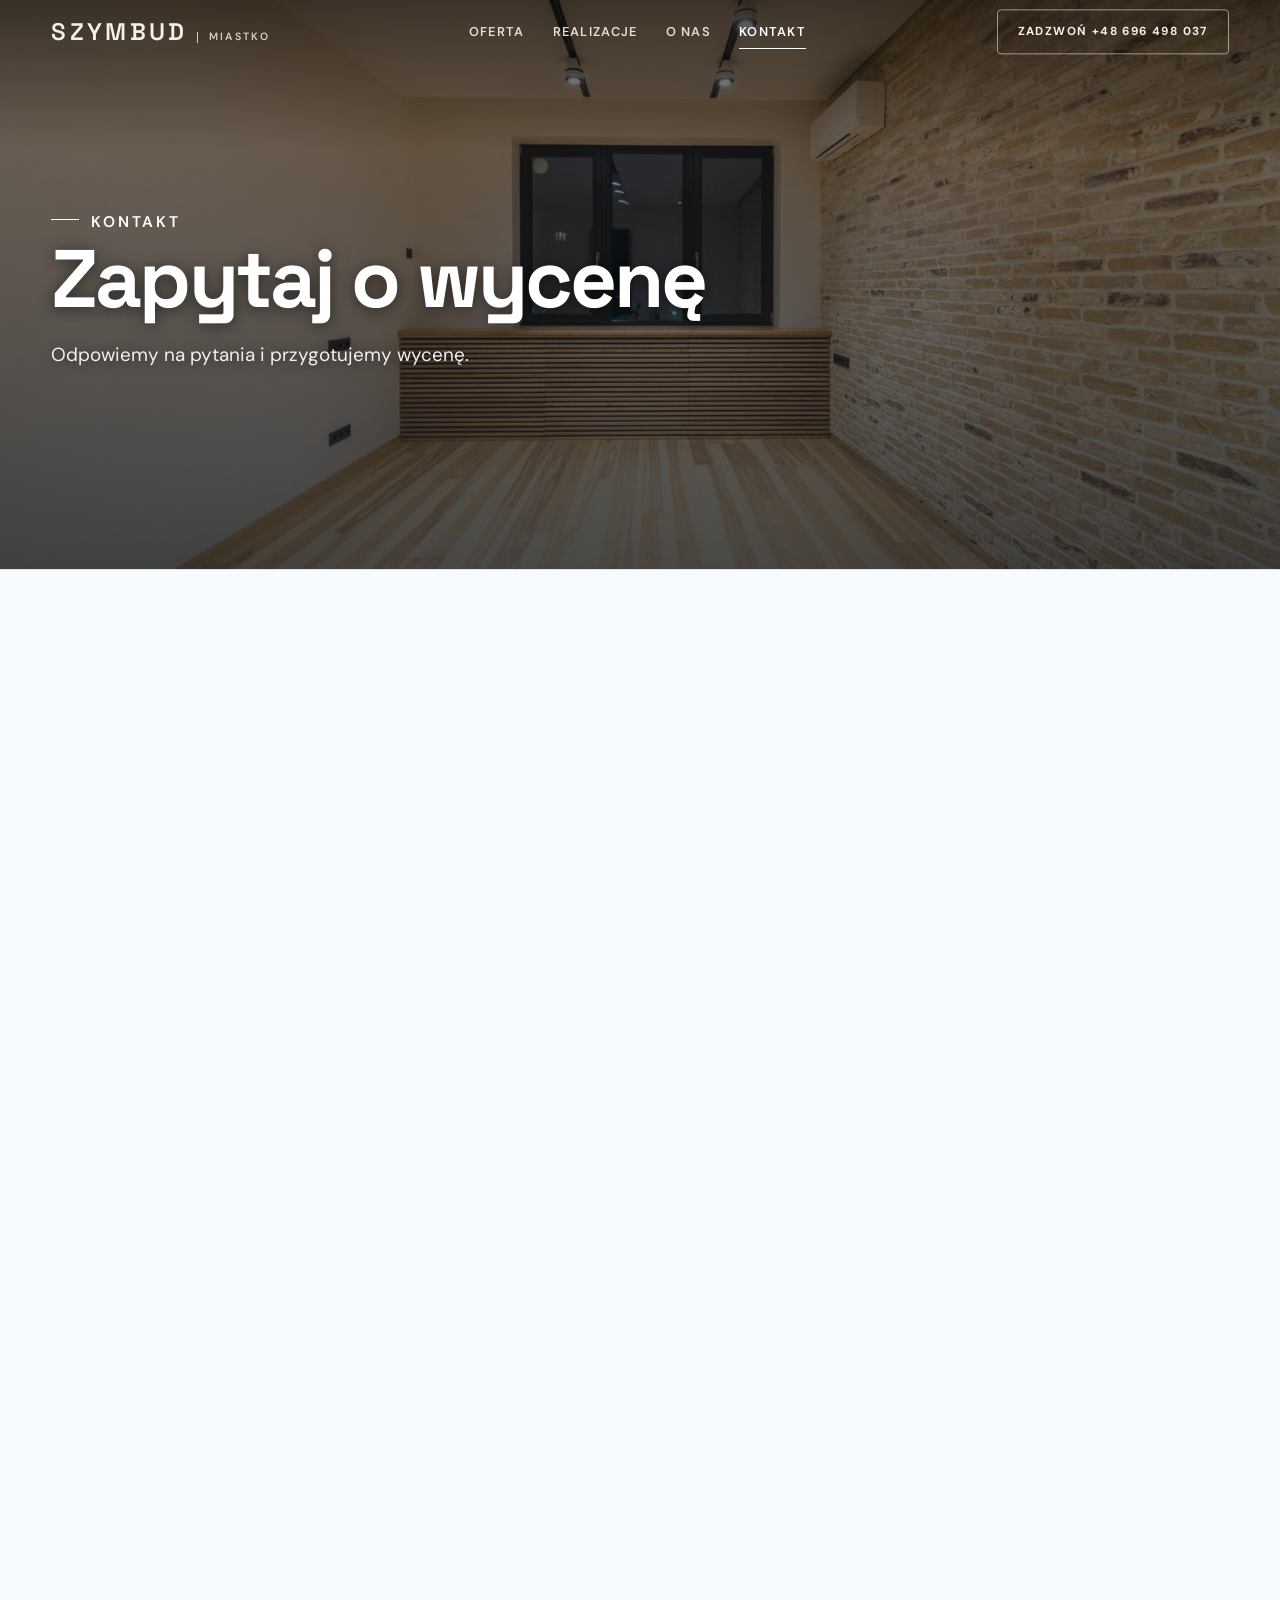
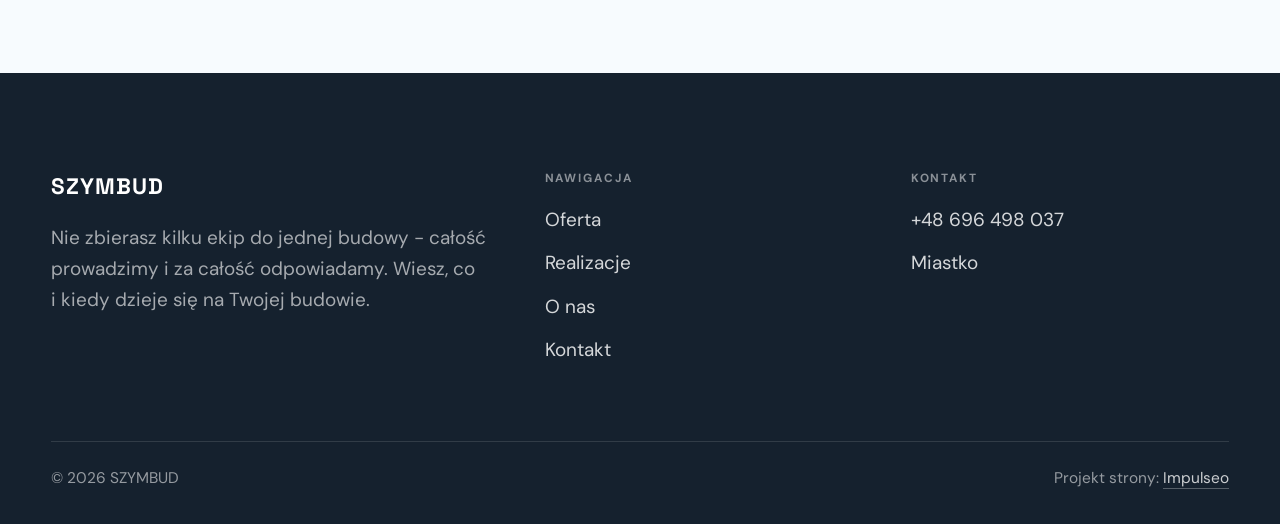
==== kontakt.html @ 9b60c371 "Strona demo: szymbud" ====
<!DOCTYPE html>
<html lang="pl">
<head>
<meta charset="UTF-8">
<meta name="viewport" content="width=device-width, initial-scale=1.0">
<title>Kontakt - SZYMBUD</title>
<meta name="description" content="Kontakt SZYMBUD - Miastko">
<link rel="canonical" href="https://kris20032.github.io/szymbud/kontakt.html">
<meta name="robots" content="noindex, nofollow">
<meta property="og:type" content="website">
<meta property="og:locale" content="pl_PL">
<meta property="og:site_name" content="SZYMBUD">
<meta property="og:title" content="Kontakt - SZYMBUD">
<meta property="og:description" content="Kontakt SZYMBUD - Miastko">
<meta property="og:url" content="https://kris20032.github.io/szymbud/kontakt.html">
<meta property="og:image" content="https://kris20032.github.io/szymbud/img/og.jpg">
<meta property="og:image:width" content="1200">
<meta property="og:image:height" content="630">
<meta name="twitter:card" content="summary_large_image">
<link rel="preconnect" href="https://fonts.googleapis.com">
<link rel="preconnect" href="https://fonts.gstatic.com" crossorigin>
<link href="https://fonts.googleapis.com/css2?family=Space+Grotesk:wght@500;600;700&family=DM+Sans:opsz,wght@9..40,400;9..40,500;9..40,600&display=swap" rel="stylesheet">
<link rel="stylesheet" href="assets/styles.css?v=dda6634d">
</head>
<body>

<header class="nav">
  <div class="wrap nav-inner">
    <a class="brand" href="index.html"><span class="name">SZYMBUD</span><span class="sub">Miastko</span></a>
    <nav class="nav-links">
      <a href="oferta.html">Oferta</a>
      <a href="realizacje.html">Realizacje</a>
      <a href="o-nas.html">O nas</a>
      <a href="kontakt.html" class="active" aria-current="page">Kontakt</a>
      <a href="tel:+48696498037" class="btn btn-accent">Zadzwoń +48 696 498 037</a>
    </nav>
    <button class="nav-toggle" aria-label="Menu"><span></span><span></span><span></span></button>
  </div>
</header>

<main>
<section class="pagehead">
  <img src="img/g7.jpg" alt="SZYMBUD - Zapytaj o wycenę" width="1600" height="1068" decoding="async">
  <div class="wrap">
    <span class="eyebrow">Kontakt</span>
    <h1>Zapytaj o wycenę</h1>
    <p>Odpowiemy na pytania i przygotujemy wycenę.</p>
  </div>
</section>
<section>
  <div class="wrap contact-grid">
    <div class="reveal">
      <span class="eyebrow">Dane kontaktowe</span>
      <h2 style="margin:var(--space-4) 0 var(--space-6)">SZYMBUD</h2>
      <div class="info-list">
        <div class="info-row"><div class="ic"><svg class="ico-tel" width="16" height="16" viewBox="0 0 24 24" fill="none" aria-hidden="true"><path d="M6.6 10.8a15.5 15.5 0 0 0 6.6 6.6l2.2-2.2a1 1 0 0 1 1-.24 11.4 11.4 0 0 0 3.6.58 1 1 0 0 1 1 1V20a1 1 0 0 1-1 1A17 17 0 0 1 3 4a1 1 0 0 1 1-1h3.5a1 1 0 0 1 1 1c0 1.25.2 2.46.58 3.6a1 1 0 0 1-.25 1l-2.23 2.2Z" fill="currentColor"/></svg></div><div><div class="lbl">Telefon</div><a class="val" href="tel:+48696498037">+48 696 498 037</a></div></div>
<div class="info-row"><div class="ic"><svg width="16" height="16" viewBox="0 0 24 24" fill="none" aria-hidden="true"><path d="M12 3a9 9 0 0 0-7.8 13.5L3 21l4.6-1.2A9 9 0 1 0 12 3Z" stroke="currentColor" stroke-width="1.6" fill="none"/></svg></div><div><div class="lbl">WhatsApp</div><a class="val" href="https://wa.me/48696498037" target="_blank" rel="noopener">Napisz: +48 696 498 037</a></div></div>
        <div class="info-row"><div class="ic"><svg class="ico-pin" width="16" height="16" viewBox="0 0 24 24" fill="none" aria-hidden="true"><path d="M12 21s7-6.1 7-11.5A7 7 0 0 0 5 9.5C5 14.9 12 21 12 21Z" stroke="currentColor" stroke-width="1.6" fill="none"/><circle cx="12" cy="9.5" r="2.4" fill="currentColor"/></svg></div><div><div class="lbl">Adres</div><div class="val">Miastko</div></div></div>
      </div>
    </div>
    <div class="reveal">
      <div class="form">
        <h3 style="margin-bottom:var(--space-4)">Telefon albo WhatsApp</h3>
        <p class="muted" style="margin-bottom:var(--space-5)">Zadzwoń, opisz pomysł, a my powiemy, co i jak. Bez zobowiązań.</p>
        <a href="tel:+48696498037" class="btn btn-accent" style="justify-content:center">Zadzwoń: +48 696 498 037 <span class="arr">→</span></a>
        <a href="https://wa.me/48696498037" target="_blank" rel="noopener" class="btn btn-light" style="justify-content:center;margin-top:var(--space-3)">Napisz na WhatsApp <span class="arr">→</span></a>
      </div>
    </div>
  </div>
</section>
<section style="padding-top:0">
  <div class="wrap reveal">
    <iframe class="map" title="SZYMBUD - Miastko" src="https://maps.google.com/maps?q=53.976073%2C16.9459976&z=15&output=embed" loading="lazy" referrerpolicy="no-referrer-when-downgrade"></iframe>
  </div>
</section>
</main>

<footer>
  <div class="wrap">
    <div class="foot-grid">
      <div class="foot-brand">
        <div class="name">SZYMBUD</div>
        <p>Nie zbierasz kilku ekip do jednej budowy - całość prowadzimy i za całość odpowiadamy. Wiesz, co i kiedy dzieje się na Twojej budowie.</p>
      </div>
      <div class="foot-col">
        <h4>Nawigacja</h4>
        <a href="oferta.html">Oferta</a>
        <a href="realizacje.html">Realizacje</a>
        <a href="o-nas.html">O nas</a>
        <a href="kontakt.html">Kontakt</a>
      </div>
      <div class="foot-col">
        <h4>Kontakt</h4>
        <a href="tel:+48696498037">+48 696 498 037</a>
        <p>Miastko</p>
      </div>
    </div>
    <div class="foot-bot">
      <span>© 2026 SZYMBUD</span>
      <span>Projekt strony: <a class="foot-credit" href="https://impulseo.pl" target="_blank" rel="noopener">Impulseo</a></span>
    </div>
  </div>
</footer>
<div class="sticky-call"><a class="sc-call" href="tel:+48696498037"><svg class="ico-tel" width="16" height="16" viewBox="0 0 24 24" fill="none" aria-hidden="true"><path d="M6.6 10.8a15.5 15.5 0 0 0 6.6 6.6l2.2-2.2a1 1 0 0 1 1-.24 11.4 11.4 0 0 0 3.6.58 1 1 0 0 1 1 1V20a1 1 0 0 1-1 1A17 17 0 0 1 3 4a1 1 0 0 1 1-1h3.5a1 1 0 0 1 1 1c0 1.25.2 2.46.58 3.6a1 1 0 0 1-.25 1l-2.23 2.2Z" fill="currentColor"/></svg> Zadzwoń</a><a class="sc-quote" href="https://wa.me/48696498037" target="_blank" rel="noopener">WhatsApp</a></div>
<div class="demo-wazne" data-do="2026-11-10" data-cykl="3" hidden><svg class="dw-ico" width="13" height="13" viewBox="0 0 24 24" fill="none" aria-hidden="true"><circle cx="12" cy="12" r="8.6" stroke="currentColor" stroke-width="1.8"/><path d="M12 7.2V12l3.3 2" stroke="currentColor" stroke-width="1.8" stroke-linecap="round"/></svg><span class="dw-txt"></span></div>

<script src="assets/main.js"></script>
</body>
</html>
---- assets/styles.css ----
/* ============================================================
   STOLBASZ — premium, architektoniczny B2B fit-out
   Jasna paleta, zero brązu. System wg premium-web-craft.
   Projekt strony: Impulseo (impulseo.pl)
   ============================================================ */

:root{
  /* PALETA — jasna, architektoniczna, chłodna */
  --paper:#F4F6F8;          /* główne tło */
  --paper-2:#E7EBEF;        /* sekcje alternatywne (chłodny jasny szary) */
  --paper-3:#E7EBEF;        /* delikatne wypełnienia */
  --ink:#15212E;            /* tekst główny — chłodny grafit */
  --ink-soft:#243443;       /* nagłówki drugorzędne */
  --muted:#6B7785;          /* tekst poboczny */
  --line:rgba(21,33,46,.12);/* hairline */
  --accent:#E8A317;         /* stonowany petrol-slate — jedyny akcent */
  --accent-d:#C9870C;
  --accent-soft:rgba(232,163,23,.10);
  --dark:#15212E;           /* sekcje ciemne (stopka/CTA) */

  /* HOVER ZDJĘĆ — JEDEN standard dla całego silnika (decyzja K. 04.08.2026, artefakt z wariantami).
     AKTUALNE (K.+Szymon 09.08.2026, wybór z artefaktu 6 wariantów): zoom 1.05 przy 1.4s -
     przy tak długim czasie mocniejszy kadr NIE skacze, tylko „oddycha". Poprzedni standard
     (1.02 / .55s z 04.08) odbierany jako dynamiczny i szybki.
     Spoczynek lekko przygaszony, ale TYLKO tam, gdzie jest mysz (@media hover:hover) —
     na telefonie zdjęcia zostają w pełnej jasności. */
  --img-zoom:1.05;                   /* K.+Szymon 09.08: wariant F z artefaktu porównawczego */
  --img-rest:brightness(.95) saturate(.99);
  --img-hot:brightness(1.06) saturate(1.05);
  --img-dur:1.4s;                    /* K.+Szymon 09.08 (wariant F): powoli = elegancko */
  --img-ease:cubic-bezier(.16,.84,.44,1);  /* miękki ogon, efekt „oddychania" */

  /* ODSTĘPY — skala 4/8 */
  --space-1:4px; --space-2:8px; --space-3:12px; --space-4:16px; --space-5:24px;
  --space-6:32px; --space-7:48px; --space-8:64px; --space-9:96px; --space-10:128px;

  /* TYPOGRAFIA — fluid clamp() (skala podbita 16.07.2026: większe, czytelniejsze litery — uwaga Adama) */
  --text-sm:clamp(.9rem,.87rem + .12vw,1rem);
  --text-base:clamp(1.08rem,1.04rem + .18vw,1.2rem);
  --text-lg:clamp(1.24rem,1.15rem + .34vw,1.44rem);
  --text-h3:clamp(1.34rem,1.22rem + .55vw,1.66rem);
  --text-h2:clamp(2.1rem,1.66rem + 2.1vw,3.1rem);
  --text-h1:clamp(2.9rem,2.1rem + 4vw,5.1rem);

  /* PROMIENIE — architektoniczne, raczej ostre */
  --r-sm:3px; --r-md:6px; --r-lg:10px;

  /* RUCH */
  --ease:cubic-bezier(.25,.46,.45,.94); --dur:.24s;

  /* CIENIE — miękkie, warstwowe */
  --sh-sm:0 1px 2px rgba(16,24,32,.04), 0 2px 8px rgba(16,24,32,.05);
  --sh-md:0 2px 6px rgba(16,24,32,.05), 0 12px 28px -8px rgba(16,24,32,.12);
  --sh-lg:0 6px 14px rgba(16,24,32,.07), 0 26px 56px -18px rgba(16,24,32,.22);

  --hairline:1px solid var(--line);

  --font-display:'Space Grotesk','Inter',sans-serif;
  --font-body:'DM Sans','Inter',sans-serif;
}

*{box-sizing:border-box;margin:0;padding:0}
html{scroll-behavior:smooth}
body{
  font-family:var(--font-body);
  font-size:var(--text-base);
  line-height:1.65;
  color:var(--ink);
  background:var(--paper);
  -webkit-font-smoothing:antialiased;
  text-rendering:optimizeLegibility;
}
img{max-width:100%;height:auto;display:block}  /* height:auto = width/height z atrybutów trzyma proporcje (TOP#12) */
a{color:inherit;text-decoration:none}

.wrap{width:min(92%,1180px);margin-inline:auto}
section{padding-block:clamp(52px,6.5vw,96px)}

h1,h2,h3{font-family:var(--font-display);font-weight:700;line-height:1.08;letter-spacing:-.02em;color:var(--ink)}
h1{font-size:var(--text-h1);letter-spacing:-.035em}
h2{font-size:var(--text-h2);letter-spacing:-.025em}
h3{font-size:var(--text-h3)}
/* MIARA — długość wiersza. WCAG 2.2 SC 1.4.8: max 80 znaków; Butterick: 45–90.
   68ch daje realnie 72–78 znaków polskiego tekstu, czyli z zapasem pod granicą.
   Wcześniej limit miał TYLKO <p> — <li>, <blockquote> i <dd> nie miały żadnego,
   i to jedyny powód, dla którego 23 bloki na dwóch oddanych stronach jadą po
   83–106 znaków w wierszu (pomiar 07.08.2026, bramka `miara`).
   ⚠️ Listy i definicje ograniczamy TYLKO bez klasy: `ul`/`ol` z klasą to u nas
   układ (siatki kafli, menu), a nie tekst ciągły — tam miarę wyznacza układ. */
/* 60ch, nie 68ch (K. 10.08): po zmianie fontów na węższe kroje (DM Sans i spółka)
   w 68ch mieściło się ~90 znaków - bramka pikselowa słusznie zgłaszała przekroczenie
   granicy 80. Pomiar na żywej przeglądarce: 60ch = 90 znaków, 53ch = ~78 znaków, czyli normę WCAG 1.4.8. */
:root{ --miara:53ch }
p{max-width:min(100%,var(--miara))}
blockquote,
ul:not([class])>li, ol:not([class])>li,
dl:not([class])>dd{max-width:min(100%,var(--miara))}

/* ⚠️ Świadomie BEZ wyjątku `.tile p,.card p,.svc p{max-width:none}`, choć nasuwa się sam:
   te akapity BYŁY już ograniczone (stare `p{max-width:65ch}`), więc „wyjątek" nie odblokowałby
   niczego nowego — tylko ROZLUŹNIŁ stan sprzed zmiany na wszystkich demach naraz.
   `figcaption` żadna z reguł wyżej nie dotyczy, więc też nie potrzebuje zwolnienia. */

/* ŁAMANIE. `balance` wyrównuje długości wierszy w nagłówku, `pretty` pilnuje ostatniego
   wiersza akapitu, żeby nie został w nim jeden wyraz. Obsługiwane od Chrome 117 /
   Safari 17.5; starsze przeglądarki po prostu ignorują tę własność.
   `text-wrap:pretty` nie występowało dotąd ANI RAZ w silniku ani w repo klientów. */
h1,h2,h3,.lead,.lede{text-wrap:balance}
p,li,blockquote,dd{text-wrap:pretty}

.eyebrow{
  font-family:var(--font-body);
  font-size:var(--text-sm);
  font-weight:600;
  letter-spacing:.18em;
  text-transform:uppercase;
  color:var(--accent);
  display:inline-flex;align-items:center;gap:var(--space-3);
}
/* flex:none + margin-top = kreska trzyma się PIERWSZEJ linii. Wcześniej align-items:center
   centrowało ją względem całego bloku i przy zawinięciu (długi kicker typu
   „…WNĘTRZ · LESZNO · OD 2019") druga linia lądowała z brzydkim wcięciem. */
.eyebrow{align-items:flex-start}
.eyebrow>*,.eyebrow{text-wrap:balance}   /* dlugi kicker lamal sie na sierote typu samo „2019" w drugiej linii */
.eyebrow::before{content:"";width:28px;height:1px;background:var(--accent);display:inline-block;flex:none;margin-top:.62em}

.muted{color:var(--muted)}
.lead{font-size:var(--text-lg);line-height:1.55;color:var(--ink-soft);max-width:50ch}

/* ---------- BUTTONS ---------- */
.btn{
  display:inline-flex;align-items:center;gap:var(--space-2);
  font-weight:600;font-size:var(--text-sm);letter-spacing:.02em;
  padding:var(--space-4) var(--space-6);
  border-radius:var(--r-sm);
  transition:transform var(--dur) var(--ease),box-shadow var(--dur) var(--ease),background var(--dur) var(--ease);
  cursor:pointer;border:1px solid transparent;
}
.btn-accent{background:var(--accent);color:#fff;box-shadow:var(--sh-sm)}
.btn-accent:hover{background:var(--accent-d);transform:translateY(-2px);box-shadow:var(--sh-md)}
.btn-accent:active{transform:translateY(0);box-shadow:var(--sh-sm)}
.btn-ghost{background:transparent;color:var(--ink);border-color:var(--line)}
.btn-ghost:hover{border-color:var(--accent);color:var(--accent);transform:translateY(-2px)}
.btn-light{background:#fff;color:var(--ink);box-shadow:var(--sh-sm)}
.btn-light:hover{transform:translateY(-2px);box-shadow:var(--sh-md)}
.btn .arr{transition:transform var(--dur) var(--ease)}
.btn:hover .arr{transform:translateX(4px)}

/* ---------- NAV ---------- */
.nav{
  position:sticky;top:0;z-index:50;
  background:color-mix(in srgb,var(--paper) 88%,transparent);
  backdrop-filter:saturate(140%) blur(10px);
  border-bottom:var(--hairline);
}
.nav-inner{display:flex;align-items:center;justify-content:space-between;gap:var(--space-5);height:72px}
/* ANTY-NACHODZENIE (K. 05.08.2026): długa nazwa firmy + przycisk z pełnym numerem nie mieściły się w pasku
   i flex ściskał linki PONIŻEJ ich treści - "Kontakt" wchodził na ramkę "Zadzwoń +48 ...". Teraz ustępuje
   nazwa marki (skrót wielokropkiem), a menu i przycisk nigdy się nie kurczą ani nie zachodzą na siebie. */
.brand{display:flex;flex-direction:column;line-height:1;min-width:0;flex:0 1 auto}
.brand .name{font-family:var(--font-display);font-weight:800;font-size:1.35rem;letter-spacing:.04em;white-space:nowrap;overflow:hidden;text-overflow:ellipsis}
.brand .sub{font-size:.62rem;letter-spacing:.34em;text-transform:uppercase;color:var(--muted);margin-top:5px;white-space:nowrap;overflow:hidden;text-overflow:ellipsis}
.nav-links{display:flex;align-items:center;gap:var(--space-6);flex:0 0 auto}
.nav-links a{font-size:var(--text-sm);font-weight:500;color:var(--ink-soft);position:relative;padding-block:4px;white-space:nowrap;transition:color var(--dur) var(--ease)}
.nav-links a::after{content:"";position:absolute;left:0;bottom:0;width:0;height:1.5px;background:var(--accent);transition:width var(--dur) var(--ease)}
.nav-links a:hover,.nav-links a.active{color:var(--ink)}
.nav-links a:hover::after,.nav-links a.active::after{width:100%}
.nav-links .btn{padding:var(--space-2) var(--space-5)}
/* przyciski w nav: właściwy kolor (przebij .nav-links a) + bez podkreślenia */
.nav-links a.btn-accent{color:#fff}
.nav-links a.btn-ghost,.nav-links a.btn-light{color:var(--ink)}
/* CTA w pasku: NIE podkreślenie spod linków menu, ale ten sam przelatujący błysk,
   co na wszystkich innych przyciskach (zgłoszenie K. 13.08.2026 - „na hero jest efekt
   światła przechodzącego przez przycisk, na navbarze go nie ma, a mają być identyczne").
   Reguła `.nav-links a::after` jest silniejsza od `.btn::after`, więc trzeba jej
   geometrię wyzerować i wpisać połysk z nazwy - samo `display:none` gasiło efekt. */
.nav-links a.btn::after{
  display:block;content:"";position:absolute;inset:0;z-index:-1;pointer-events:none;
  width:auto;height:auto;border-radius:inherit;   /* kasuje geometrię podkreślenia (width:0;height:1.5px) */
  background:linear-gradient(100deg,transparent 32%,rgba(255,255,255,.20) 50%,transparent 68%);
  translate:-120% 0}
@media (prefers-reduced-motion:no-preference){
  .nav-links a.btn:hover::after{translate:120% 0;transition:translate .75s var(--mt-ease,cubic-bezier(.16,.84,.44,1))}
}
.nav-toggle{display:none;background:none;border:none;cursor:pointer;flex-direction:column;gap:5px;padding:8px}
.nav-toggle span{width:24px;height:2px;background:var(--ink);transition:var(--dur)}
/* Ciasny zakres MIĘDZY menu mobilnym a pełnym pulpitem: zbijamy odstępy i nazwę marki,
   żeby wszystko zmieściło się naturalnie, zanim w ogóle dojdzie do skracania wielokropkiem. */
@media(max-width:1280px) and (min-width:921px){
  .nav-links{gap:var(--space-4)}
  .nav-links .btn{padding:var(--space-2) var(--space-4)}
  .brand .name{font-size:1.15rem}
}

/* ---------- HERO (split) ---------- */
.hero{position:relative;overflow:hidden;border-bottom:var(--hairline)}
.hero-grid{display:grid;grid-template-columns:1.05fr .95fr;gap:clamp(24px,4vw,60px);align-items:center;
  padding-block:clamp(36px,4.5vw,64px)}
.hero-copy .eyebrow{margin-bottom:var(--space-5)}
.hero-copy h1{margin-bottom:var(--space-5)}
.hero-copy .lead{margin-bottom:var(--space-7)}
.hero-actions{display:flex;flex-wrap:wrap;gap:var(--space-4)}
.hero-art{position:relative;aspect-ratio:4/3;border-radius:var(--r-lg);overflow:hidden;box-shadow:var(--sh-lg)}
.hero-art img{width:100%;height:100%;object-fit:cover}
.hero-art::after{content:"";position:absolute;inset:0;background:linear-gradient(180deg,transparent 55%,rgba(18,24,28,.28))}
.hero-badge{position:absolute;left:var(--space-5);bottom:var(--space-5);z-index:2;
  background:rgba(252,252,251,.94);backdrop-filter:blur(4px);
  border-radius:var(--r-md);padding:var(--space-4) var(--space-5);box-shadow:var(--sh-md);max-width:78%}
.hero-badge strong{display:block;font-family:var(--font-display);font-size:1rem;letter-spacing:-.01em}
.hero-badge span{font-size:var(--text-sm);color:var(--muted)}

/* ---------- HERO duży / kinowy (strona główna) ---------- */
.hero-cine{position:relative;min-height:clamp(560px,82vh,840px);min-height:clamp(560px,82svh,840px);display:flex;align-items:center;overflow:hidden;border-bottom:var(--hairline)}
.hero-cine>img{position:absolute;inset:0;width:100%;height:100%;object-fit:cover;z-index:0}
.hero-cine::after{content:"";position:absolute;inset:0;z-index:1;
  background:linear-gradient(95deg,rgba(13,18,23,.86) 0%,rgba(13,18,23,.64) 32%,rgba(13,18,23,.24) 62%,rgba(13,18,23,.04) 100%)}
.hero-cine .wrap{position:relative;z-index:2;padding-block:var(--space-8)}
.hero-cine .hero-copy{max-width:660px}
.hero-cine .eyebrow{color:#fff;margin-bottom:var(--space-5)}
.hero-cine .eyebrow::before{background:#fff}
.hero-cine h1{color:#fff;margin-bottom:var(--space-5);font-size:clamp(2.9rem,2rem + 4.4vw,5.2rem);text-wrap:balance}
.hero-cine .lead{color:rgba(255,255,255,.92);max-width:48ch;margin-bottom:var(--space-7)}
.hero-cine .hero-actions{display:flex;flex-wrap:wrap;gap:var(--space-4)}
/* NISKIE OKNO (laptop z dokiem i paskami przeglądarki ma ~700-780 px wysokości widoku):
   H1 do 5.2rem + długi lead nie mieściły się i przyciski wypadały POD krawędź ekranu -
   klient widział stronę bez ani jednego CTA. Skalujemy w dół, zamiast przycinać treść. */
@media(min-width:821px) and (max-height:820px){
  .hero-cine{min-height:clamp(520px,94svh,780px)}
  .hero-cine .wrap{padding-block:var(--space-6)}
  .hero-cine h1{font-size:clamp(2.2rem,1.5rem + 2.6vw,3.6rem);margin-bottom:var(--space-4)}
  .hero-cine .eyebrow{margin-bottom:var(--space-4)}
  .hero-cine .lead{margin-bottom:var(--space-5);max-width:44ch}
}
@media(max-width:680px){
  .hero-cine{min-height:clamp(520px,76vh,640px);min-height:clamp(520px,76svh,640px);align-items:flex-end}
  .hero-cine::after{background:linear-gradient(0deg,rgba(13,18,23,.9) 6%,rgba(13,18,23,.45) 55%,rgba(13,18,23,.25) 100%)}
  .hero-cine .wrap{padding-bottom:var(--space-9)}
  /* TELEFON (~90% oglądających): lead potrafił zająć 8 linii i zepchnąć CTA poza pierwszy ekran.
     Zwężamy interlinię i skalę - treści nie ucinamy, bo to ona sprzedaje. */
  .hero-cine .lead{font-size:.98rem;line-height:1.5;margin-bottom:var(--space-5)}
  .hero-cine .eyebrow{font-size:.72rem;letter-spacing:.13em;margin-bottom:var(--space-4)}
  .hero-cine .eyebrow::before{width:20px}
  .hero-cine h1{margin-bottom:var(--space-4)}
}

/* full-bleed hero variant (podstrony) */
.pagehead{position:relative;min-height:46vh;min-height:46svh;display:flex;align-items:flex-end;overflow:hidden;border-bottom:var(--hairline)}
.pagehead img{position:absolute;inset:0;width:100%;height:100%;object-fit:cover}
/* 10.08.2026 (decyzja K.): mocniejsze przyciemnienie + cień pod tekstem. Bramka mierzyła na
   nagłówkach podstron 3,38-3,43:1 przy wymaganych 4,5 — jasne zdjęcie (hala, śnieg, niebo)
   podchodziło pod biały tekst. Zdjęcia klientów są różne, więc kontrast musi dawać WARSTWA,
   a nie szczęśliwy dobór kadru. */
.pagehead::after{content:"";position:absolute;inset:0;background:linear-gradient(180deg,rgba(18,24,28,.40),rgba(18,24,28,.76))}
.pagehead .wrap{position:relative;z-index:2;padding-block:var(--space-9);color:#fff}
.pagehead h1{color:#fff;max-width:18ch;text-shadow:0 2px 16px rgba(0,0,0,.55)}
.pagehead .eyebrow{color:#fff}
.pagehead .eyebrow::before{background:#fff}
.pagehead p{color:rgba(255,255,255,.92);margin-top:var(--space-4);max-width:54ch;text-shadow:0 1px 12px rgba(0,0,0,.5)}

/* ---------- STRIP (pasek skrótów / liczby) ---------- */
.strip{background:var(--dark);color:#fff}
/* PASEK HASEŁ — standard 04.08.2026 (decyzja K.): 5 haseł w JEDNYM rzędzie, tekst WYŚRODKOWANY,
   węższe marginesy boczne niż reszta strony (pasek ma iść szerzej), równe wysokości kolumn. */
.strip .wrap{width:min(96%,1440px);display:grid;grid-template-columns:repeat(5,1fr);
  gap:var(--space-5);padding-block:var(--space-7);align-items:stretch}
.strip .item .k{font-family:var(--font-display);font-size:clamp(1.05rem,.82rem + .85vw,1.55rem);
  font-weight:800;letter-spacing:-.02em;color:#fff;line-height:1.18;text-wrap:balance}
.strip .item .v{font-size:var(--text-sm);color:rgba(255,255,255,.66);margin-top:var(--space-2);line-height:1.4}
.strip .item{border-left:2px solid var(--accent);padding-inline:var(--space-4);
  text-align:center;display:flex;flex-direction:column;justify-content:center}
/* liczba kolumn = liczba haseł, żeby ostatnie nie zostawało samo w drugim rzędzie.
   Klasę n-N nadaje multipage.py; domyślnie (bez klasy) pasek jest 5-kolumnowy. */
.strip.n-2 .wrap{grid-template-columns:repeat(2,1fr)}
.strip.n-3 .wrap{grid-template-columns:repeat(3,1fr)}
.strip.n-4 .wrap{grid-template-columns:repeat(4,1fr);gap:var(--space-6)}
.strip.n-4 .item .k{font-size:clamp(1.3rem,1rem + 1.1vw,2rem)}
.strip.n-6 .wrap{grid-template-columns:repeat(6,1fr);gap:var(--space-4)}
.strip.n-6 .item .k{font-size:clamp(.98rem,.8rem + .7vw,1.35rem)}
/* równe łamanie: zamiast "długa linia + jedno słowo" obie linie zbliżonej długości */
.strip .item .k{text-wrap:balance}

/* ---------- SECTION HEAD ---------- */
.head{max-width:48rem;margin-bottom:var(--space-8)}
.head.center{margin-inline:auto;text-align:center}
.head .eyebrow{margin-bottom:var(--space-4)}
.head h2{margin-bottom:var(--space-4)}
.head p{color:var(--muted);font-size:var(--text-lg);line-height:1.55}
.head.center p{margin-inline:auto}

/* ---------- INTRO SPLIT ---------- */
.split{display:grid;grid-template-columns:.92fr 1.08fr;gap:clamp(28px,5vw,80px);align-items:center}
.split.rev{grid-template-columns:1.08fr .92fr}
.split.rev .split-art{order:-1}
.split-art{position:relative;aspect-ratio:5/4;border-radius:var(--r-lg);overflow:hidden;box-shadow:var(--sh-lg)}
.split-art img{width:100%;height:100%;object-fit:cover}
.split-copy h2{margin-bottom:var(--space-5)}
.split-copy p+p{margin-top:var(--space-4)}
.split-copy .btn{margin-top:var(--space-6)}

/* ---------- SERVICES (zakres) ---------- */
.svc-grid{display:grid;grid-template-columns:repeat(auto-fit,minmax(280px,1fr));gap:var(--space-5)}
.svc{background:#fff;border:var(--hairline);border-radius:var(--r-md);padding:var(--space-7) var(--space-6);
  transition:transform var(--dur) var(--ease),box-shadow var(--dur) var(--ease),border-color var(--dur) var(--ease);
  position:relative;overflow:hidden}
.svc::before{content:"";position:absolute;left:0;top:0;width:3px;height:0;background:var(--accent);transition:height var(--dur) var(--ease)}
.svc:hover{transform:translateY(-4px);box-shadow:var(--sh-md);border-color:transparent}
.svc:hover::before{height:100%}
.svc .ic{font-family:var(--font-display);font-size:.8rem;font-weight:700;letter-spacing:.12em;color:var(--accent);margin-bottom:var(--space-4)}
.svc h3{margin-bottom:var(--space-3);font-size:1.22rem}
.svc p{color:var(--muted);font-size:var(--text-base);line-height:1.6}

/* big detailed service rows */
.svc-row{display:grid;grid-template-columns:.8fr 1.2fr;gap:clamp(20px,4vw,60px);align-items:center;padding-block:var(--space-8)}
.svc-row+.svc-row{border-top:var(--hairline)}
.svc-row.rev{grid-template-columns:1.2fr .8fr}
/* Naprzemienny układ wierszy oferty: co drugi wiersz ma zdjęcie po PRAWEJ.
   Było `order:-1` — martwy kod, bo zdjęcie i tak jest pierwszym dzieckiem w HTML,
   więc wszystkie wiersze wyglądały identycznie (zdjęcie zawsze z lewej), a `rev`
   zmieniało tylko szerokość kolumn. Znalezione 29.07.2026 przy różnicowaniu kierunków
   animacji (pomiar pozycji: art.mid 390/502 przy row.mid 756 — zawsze lewa strona). */
.svc-row.rev .svc-row-art{order:2}
.svc-row-art{aspect-ratio:4/3;border-radius:var(--r-md);overflow:hidden;box-shadow:var(--sh-md)}
.svc-row-art img{width:100%;height:100%;object-fit:cover}
.svc-row h3{font-size:1.5rem;margin-bottom:var(--space-4)}
.svc-row .num{font-family:var(--font-display);font-size:.85rem;font-weight:700;letter-spacing:.14em;color:var(--accent);display:block;margin-bottom:var(--space-3)}
.svc-row ul{list-style:none;margin-top:var(--space-4);display:flex;flex-direction:column;gap:var(--space-2)}
.svc-row li{position:relative;padding-left:var(--space-5);color:var(--muted);font-size:var(--text-base)}
.svc-row li::before{content:"";position:absolute;left:0;top:.62em;width:8px;height:1px;background:var(--accent)}

/* ---------- GALLERY (realizacje) ---------- */
.gallery{display:grid;grid-template-columns:repeat(12,1fr);gap:var(--space-4);grid-auto-rows:200px}
/* GALERIA MASONRY — pionowe zdjęcia (portrety beauty/wellness) bez przycinania: kolumny, height auto */
.gallery-masonry{column-count:3;column-gap:var(--space-4)}
@media(max-width:900px){.gallery-masonry{column-count:2}}
@media(max-width:560px){.gallery-masonry{column-count:1}}
.gallery-masonry .m-tile{break-inside:avoid;margin:0 0 var(--space-4);padding:0;position:relative;overflow:hidden;border-radius:var(--r-md);border:1px solid var(--line)}
.gallery-masonry .m-tile img{width:100%;height:auto;display:block}
.gallery-masonry .m-tile .cap{position:absolute;left:0;right:0;bottom:0;padding:var(--space-4);color:#fff;background:linear-gradient(0deg,rgba(0,0,0,.55),transparent);font-size:var(--text-sm)}
.gallery-masonry .m-tile .cap small{display:block;font-weight:400;opacity:.78;letter-spacing:.04em;text-transform:uppercase;font-size:.66rem;margin-top:3px}
.tile{position:relative;overflow:hidden;border-radius:var(--r-md);box-shadow:var(--sh-sm);
  transition:transform var(--dur) var(--ease),box-shadow var(--dur) var(--ease)}
.tile img{width:100%;height:100%;object-fit:cover;
  transition:transform var(--img-dur) var(--img-ease),filter var(--img-dur) var(--img-ease)}
.tile:hover{box-shadow:var(--sh-md)}
.tile .cap{position:absolute;left:0;right:0;bottom:0;padding:var(--space-5) var(--space-4) var(--space-4);
  /* mocniejszy spad + cien pod tekstem: na JASNYCH zdjeciach klienta (biale fronty, sciany)
     slaby gradient dawal kontrast ~1.5:1 zamiast wymaganych 3.6:1 (bramka wygladu, 10.08.2026) */
  background:linear-gradient(transparent 10%,rgba(18,24,28,.55) 40%,rgba(18,24,28,.88) 68%,rgba(18,24,28,.99));color:#fff;
  text-shadow:0 1px 2px rgba(0,0,0,.85),0 2px 10px rgba(0,0,0,.55);
  font-size:var(--text-sm);font-weight:600;letter-spacing:.01em;
  opacity:0;transform:translateY(8px);transition:var(--dur) var(--ease)}
.tile:hover .cap{opacity:1;transform:translateY(0)}
.tile .cap small{display:block;font-weight:400;opacity:.78;letter-spacing:.04em;text-transform:uppercase;font-size:.66rem;margin-top:3px}
/* bento spans */
.t-wide{grid-column:span 6}
.t-tall{grid-column:span 6;grid-row:span 2}
.t-std{grid-column:span 6}
.t-third{grid-column:span 4}
.t-two3{grid-column:span 8}

/* ---------- TRUST / WIARYGODNOŚĆ ---------- */
.trust{background:var(--paper-2)}
.trust-grid{display:grid;grid-template-columns:repeat(auto-fit,minmax(240px,1fr));gap:var(--space-5);margin-top:var(--space-7)}
.trust-card{background:#fff;border-radius:var(--r-md);padding:var(--space-7) var(--space-6);box-shadow:var(--sh-sm);border-top:3px solid var(--accent)}
.trust-card .big{font-family:var(--font-display);font-size:clamp(1.8rem,1.3rem + 1.6vw,2.6rem);font-weight:800;letter-spacing:-.02em;color:var(--ink);line-height:1}
.trust-card h3{font-size:1.12rem;margin:var(--space-3) 0 var(--space-2)}
.trust-card p{color:var(--muted);font-size:var(--text-base);line-height:1.55}

/* ---------- CTA band ---------- */
.cta{background:var(--dark);color:#fff;position:relative;overflow:hidden}
/* telefon w CTA: na ciemnym tle biały (domyślnie), rodziny z JASNYM tłem CTA
   nadpisują to u siebie - wcześniej kolor siedział w stylu inline i wygrywał z rodziną. */
.cta .btn-ghost-cta{color:#fff;border-color:rgba(255,255,255,.3)}
.cta .wrap{display:grid;grid-template-columns:1.4fr .6fr;gap:var(--space-7);align-items:center;position:relative;z-index:2}
.cta h2{color:#fff;max-width:20ch}
.cta p{color:rgba(255,255,255,.74);margin-top:var(--space-4)}
.cta-actions{display:flex;flex-direction:column;gap:var(--space-3);align-items:flex-start}
.cta::before{content:"";position:absolute;right:-80px;top:-80px;width:360px;height:360px;border-radius:50%;
  background:radial-gradient(circle,var(--accent-soft),transparent 70%)}

/* ---------- CONTACT ---------- */
.contact-grid{display:grid;grid-template-columns:.85fr 1.15fr;gap:clamp(28px,4vw,56px);align-items:start}
.info-list{display:flex;flex-direction:column;gap:var(--space-2)}
.info-row{display:flex;gap:var(--space-4);align-items:flex-start;padding-block:var(--space-4);border-bottom:var(--hairline)}
.info-row .ic{flex:none;width:42px;height:42px;display:grid;place-items:center;border-radius:50%;
  background:var(--accent-soft);color:var(--accent);font-size:1.05rem}
.info-row .lbl{font-size:.72rem;letter-spacing:.14em;text-transform:uppercase;color:var(--muted)}
.info-row .val{font-weight:600;font-size:var(--text-base);margin-top:2px}
.info-row a.val:hover{color:var(--accent)}
.map{border:none;border-radius:var(--r-lg);box-shadow:var(--sh-md);width:100%;height:100%;min-height:380px;filter:grayscale(.2) contrast(1.02)}
.form{background:#fff;border:var(--hairline);border-radius:var(--r-lg);padding:clamp(24px,3vw,40px);box-shadow:var(--sh-sm)}
.form .fld{margin-bottom:var(--space-5)}
.form label{display:block;font-size:var(--text-sm);font-weight:600;margin-bottom:var(--space-2)}
.form input,.form textarea{width:100%;font-family:inherit;font-size:var(--text-base);color:var(--ink);
  padding:var(--space-4);border:var(--hairline);border-radius:var(--r-sm);background:var(--paper);transition:border-color var(--dur)}
.form input:focus,.form textarea:focus{outline:none;border-color:var(--accent);background:#fff}
.form textarea{resize:vertical;min-height:120px}
.form .note{font-size:var(--text-sm);color:var(--muted);margin-top:var(--space-3)}

/* ---------- FOOTER ---------- */
footer{background:var(--dark);color:#fff;padding-block:var(--space-9) var(--space-6)}
.foot-grid{display:grid;grid-template-columns:1.4fr 1fr 1fr;gap:var(--space-7);margin-bottom:var(--space-8)}
.foot-brand .name{font-family:var(--font-display);font-weight:800;font-size:1.4rem;letter-spacing:.04em}
.foot-brand p{color:rgba(255,255,255,.62);margin-top:var(--space-4);font-size:var(--text-base);max-width:38ch}
.foot-col h4{font-size:.74rem;letter-spacing:.16em;text-transform:uppercase;color:rgba(255,255,255,.5);margin-bottom:var(--space-4)}
.foot-col a,.foot-col p{display:block;color:rgba(255,255,255,.82);font-size:var(--text-base);margin-bottom:var(--space-3)}
.foot-col a:hover{color:#fff}
.foot-bot{border-top:1px solid rgba(255,255,255,.12);padding-top:var(--space-5);display:flex;justify-content:space-between;flex-wrap:wrap;gap:var(--space-3);
  font-size:var(--text-sm);color:rgba(255,255,255,.55)}
.foot-bot a:hover{color:#fff}
/* Podpis w stopce = klikalny link do impulseo.pl (31.07.2026). Ma być WIDOCZNIE klikalny,
   ale nie krzyczeć - stąd sam kolor jaśniejszy + delikatne podkreślenie na najeździe. */
.foot-bot a.foot-credit{color:rgba(255,255,255,.78);text-decoration:none;border-bottom:1px solid rgba(255,255,255,.28)}
.foot-bot a.foot-credit:hover{color:#fff;border-bottom-color:#fff}

/* ---------- REVEAL ---------- */
.reveal{opacity:0;transform:translateY(22px);transition:opacity .6s var(--ease),transform .6s var(--ease)}
.reveal.in{opacity:1;transform:none}

/* ---------- RESPONSIVE ---------- */
@media(max-width:920px){
  .hero-grid,.split,.split.rev,.svc-row,.svc-row.rev,.cta .wrap,.contact-grid,.foot-grid{grid-template-columns:1fr}
  .split.rev .split-art,.svc-row.rev .svc-row-art{order:0}
  .hero-art{aspect-ratio:16/10;max-height:420px}
  .strip .wrap,.strip.n-2 .wrap,.strip.n-3 .wrap,.strip.n-4 .wrap,.strip.n-6 .wrap{grid-template-columns:repeat(2,1fr);gap:var(--space-6)}
  .strip .item .k,.strip.n-6 .item .k{font-size:clamp(1.3rem,1.1rem + 1vw,2rem)}
  .gallery{grid-auto-rows:180px}
  .t-wide,.t-tall,.t-std,.t-third,.t-two3{grid-column:span 6}
  .t-tall{grid-row:span 1}
  .cta-actions{flex-direction:row;flex-wrap:wrap}
  .foot-grid{gap:var(--space-6)}
}
@media(max-width:680px){
  .nav-links{position:fixed;inset:72px 0 auto 0;background:var(--paper);flex-direction:column;align-items:stretch;
    gap:0;padding:var(--space-4) 6%;border-bottom:var(--hairline);box-shadow:var(--sh-md);
    transform:translateY(-120%);transition:transform var(--dur) var(--ease)}
  .nav-links.open{transform:translateY(0)}
  .nav-links a{padding-block:var(--space-4);border-bottom:var(--hairline)}
  .nav-links .btn{margin-top:var(--space-3);justify-content:center}
  .nav-toggle{display:flex}
  .strip .wrap,.strip.n-2 .wrap,.strip.n-3 .wrap,.strip.n-4 .wrap,.strip.n-6 .wrap{grid-template-columns:1fr}
  .gallery{grid-template-columns:repeat(6,1fr)}
  .foot-grid{grid-template-columns:1fr}
}
@media(prefers-reduced-motion:reduce){
  /* audyt 09.08 TOP#14: samo skrócenie duration przy animacji INFINITE = stroboskop
     (pętla .01ms miga ekranem); iteration-count:1 gasi pętlę naprawdę. Pseudoelementy
     też - tła hero (gastro/studio) animują ::before/img, blanket na * ich nie łapał. */
  *,*::before,*::after{animation-duration:.01ms!important;animation-iteration-count:1!important;animation-delay:0s!important;transition:none!important}
  .reveal{opacity:1!important;transform:none!important}
  html{scroll-behavior:auto}
}

/* ============================================================
   PREMIUM LAYER — destylat deep-researchu branż (anty-AI, spokój).
   Zmienne STOLBASZ (--accent/--ink/--paper/--line/--dark). Ruch ledwo
   zauważalny, krzywa cubic-bezier(.16,.84,.44,1); prefers-reduced-motion
   pokryte blanketem wyżej. Karty hairline zamiast cieni = #1 sygnał „nie-AI".
   ============================================================ */

/* więcej oddechu między sekcjami (liderzy: 110-130px) */
section{padding-block:clamp(64px,8vw,128px)}

/* 1) Aksamitny reveal — dłuższa, miękka krzywa zamiast „skoku" */
.reveal{transition:opacity .9s cubic-bezier(.16,.84,.44,1),transform .9s cubic-bezier(.16,.84,.44,1);will-change:opacity,transform}
/* stagger TYLKO w galerii (tam pozycja = porządek dzieci) */
.gallery .reveal:nth-child(2){transition-delay:.07s}
.gallery .reveal:nth-child(3){transition-delay:.14s}
.gallery .reveal:nth-child(4){transition-delay:.21s}
.gallery .reveal:nth-child(5){transition-delay:.28s}
.gallery .reveal:nth-child(6){transition-delay:.35s}

/* 2) Hero STATYCZNY na .hero-cine — Ken Burns CAŁKIEM WYŁĄCZONY 26.06 (3. zgłoszenie Szymona).
   GENEZA: animowanie scale na <img> hero z teksturami (cegły/framugi) re-samplinguje obraz
   klatka po klatce → na części ekranów drobne drganie/shimmer = „heroshot się trzęsie".
   translateY usunięto wcześniej, scale-only + will-change/GPU NIE wystarczyły do GWARANCJI gładkości.
   Krzysztof zażądał pewności („make sure, że błąd się nie pojawi") > efekt. Zero animacji = 0% drgania.
   Delikatny zoom zostaje TYLKO w pełnoekranowych hero gastro/studio (hg-bg/hs-bg — tło, inny
   mechanizm, chwalone, nigdy nie zgłaszane). NIE wracać do KB na .hero-cine bez realnego testu
   na sprzęcie klienta — to ryzyko regresji „trzęsienia”. */
/* BEZPIECZNY "wow" na hero = jednorazowy FADE-IN (opacity), nie zoom.
   opacity nie dotyka bitmapy → gładkie na KAŻDYM zdjęciu/ekranie/GPU, zero ryzyka migotania.
   Geometryczny ruch (scale/translate) na .hero-cine jest ZAKAZANY (bramka pilnuje). */
@keyframes heroFade{from{opacity:0}to{opacity:1}}
.hero-cine>img{transform:none;animation:heroFade 1.1s ease-out both}

/* 3) Akcentowy hairline pod nagłówkiem sekcji, który „rysuje się" przy wejściu */
.head h2{position:relative;padding-bottom:18px}
.head h2::after{content:"";position:absolute;left:0;bottom:0;height:1px;width:0;background:var(--accent);transition:width 1s cubic-bezier(.16,.84,.44,1) .15s}
.head.center h2::after{left:50%;transform:translateX(-50%)}
.head.reveal.in h2::after,.head.center.reveal.in h2::after{width:54px}

/* 4) Karty HAIRLINE zamiast cieni/zaokrągleń (najmocniejszy anty-AI detal) */
.svc{background:transparent;border:1px solid var(--line);border-radius:var(--r-sm);box-shadow:none}
.svc:hover{box-shadow:none;border-color:var(--accent);transform:translateY(-3px)}
.trust-card{background:transparent;box-shadow:none;border:1px solid var(--line);border-top:2px solid var(--accent);border-radius:var(--r-sm)}
.tile{box-shadow:none;border-radius:var(--r-sm)}
.tile:hover{box-shadow:none}

/* 5) Sticky-nav kondensuje się po przewinięciu (sygnał dopracowania) */
.nav{transition:box-shadow .4s ease,background .4s ease}
.nav.is-stuck{box-shadow:0 1px 0 var(--line),0 14px 30px -24px rgba(0,0,0,.45)}
.nav-inner{transition:height .35s var(--ease)}
.nav.is-stuck .nav-inner{height:60px}

/* 6) MANIFESTO — pełnoekranowy cytat-bohater (zastępuje generyczne „Dlaczego my") */
.manifesto{background:var(--paper-2);text-align:center}
.manifesto .wrap{max-width:60rem}
.manifesto p{font-family:var(--font-display);font-style:italic;font-size:clamp(1.6rem,1rem + 2.4vw,2.8rem);line-height:1.32;color:var(--ink-soft);margin-inline:auto;max-width:26ch;position:relative;padding-top:var(--space-8)}
.manifesto p::before{content:"";position:absolute;top:0;left:50%;transform:translateX(-50%);width:54px;height:1px;background:var(--accent)}
.manifesto p span{color:var(--accent);font-style:italic}

/* 7) GATEWAYS — 3 duże bramy-zdjęcia (zamiast paska menu usług) */
.gateways{display:grid;grid-template-columns:repeat(3,1fr);gap:var(--space-4)}
.gateway{position:relative;aspect-ratio:3/4;overflow:hidden;border-radius:var(--r-sm);display:block}
.gateway img{width:100%;height:100%;object-fit:cover;
  transition:transform var(--img-dur) var(--img-ease),filter var(--img-dur) var(--img-ease)}
.gateway::after{content:"";position:absolute;inset:0;background:linear-gradient(180deg,transparent 38%,rgba(18,24,28,.74))}
/* ===== HOVER ZDJĘĆ — jedno miejsce dla WSZYSTKICH kafli ze zdjęciem (K. 04.08.2026) ===== */
@media(hover:hover){
  .tile img,.gateway img,.m-tile img{filter:var(--img-rest)}
  .tile:hover img,
  .gateway:hover img,
  .m-tile:hover img{transform:scale(var(--img-zoom));filter:var(--img-hot)}
}
.m-tile img{transition:transform var(--img-dur) var(--img-ease),filter var(--img-dur) var(--img-ease)}
.gateway .g-ttl{position:absolute;left:0;right:0;bottom:0;z-index:2;padding:var(--space-6) var(--space-5);color:#fff;font-family:var(--font-display);font-size:1.45rem;letter-spacing:-.01em;line-height:1.15}
.gateway .g-ttl small{display:block;font-family:var(--font-body);font-size:var(--text-sm);font-weight:400;opacity:.82;letter-spacing:.03em;margin-top:5px}
@media(max-width:760px){.gateways{grid-template-columns:1fr}.gateway{aspect-ratio:16/10}}

/* 8) LOGO klienta w nagłówku (gdy podane --logo) */
/* 52px domyślnie (feedback Bartka 06.07.2026: 40px ginęło, uwaga padła 3x; ~56px sprawdzone na żywym demie anna-borowiec-makeup) */
.brand-logo{height:64px;width:auto;max-width:300px;object-fit:contain;display:block}
.nav.is-stuck .brand-logo{height:52px}
@media(max-width:680px){.brand-logo{height:46px;max-width:210px}}


/* === RWD: nagłówki na wąskich ekranach (dodane 17.07.2026 razem z fixem clamp) ===
   Po przywróceniu działania clamp() dolna granica --text-h1 (2.9rem) rozpychała
   dokument przy długich polskich słowach na telefonach. Tu ją zjeżdżamy. */
@media (max-width:560px){
  :root{
    --text-h1:clamp(1.9rem, 1.15rem + 4.4vw, 2.7rem);
    --text-h2:clamp(1.5rem, 1rem + 3vw, 2.1rem);
  }
  .hero-cine h1{font-size:clamp(1.9rem, 1.15rem + 4.4vw, 2.7rem)}
  h1,h2{overflow-wrap:break-word}
}

/* GODZINY (godziny_grid z briefu) — dzień po lewej, godziny po prawej. Wcześniej BRAK stylu
   powodował sklejenie "Poniedziałek-Piątek8:00-20:00" (dodane 2026-07-21). Neutralne dla dem bez grafiku. */
.godz{display:flex;flex-direction:column;gap:2px;max-width:440px;margin-top:8px}
.godz-row{display:flex;justify-content:space-between;align-items:baseline;gap:24px;padding:10px 0;border-bottom:1px solid var(--line)}
.godz-row:last-child{border-bottom:0}
.godz-row b{font-weight:600;color:var(--ink)}
.godz-row span{color:var(--muted);white-space:nowrap}

/* === FAQ (lekcja 08.08.2026) ===
   Sekcja faq_klinika() trafia NIE tylko do rodziny „klinika" (multipage.py: także układ FACHOWCY),
   a style leżały wyłącznie w families/klinika.css — u hydraulika/dekarza FAQ renderowało się jako
   goła lista <details> z domyślnym trójkącikiem przeglądarki (wpadka: demo Instalatorstwo Gała).
   Dlatego baza. Rodzina może to nadpisać na wierzchu. */
.faq-list{max-width:48rem;margin:var(--space-8) auto 0;display:flex;flex-direction:column;gap:var(--space-3)}
.faq-item{border:1px solid var(--line);border-radius:var(--r-md);background:var(--paper);padding:var(--space-4) var(--space-5)}
.faq-item summary{font-family:var(--font-display);font-weight:600;color:var(--ink);cursor:pointer;list-style:none;display:flex;justify-content:space-between;gap:1rem}
.faq-item summary::-webkit-details-marker{display:none}
.faq-item summary::after{content:"+";color:var(--accent-d);font-weight:700;font-size:1.2rem;line-height:1}
.faq-item[open] summary::after{content:"-"}
.faq-item p{color:var(--ink-soft);font-size:var(--text-base);line-height:1.6;margin:var(--space-3) 0 0}

/* === LICZBA OPINII PRZY SEKCJI OPINII (08.08.2026, wzorzec irismeble.pl, decyzja K.) ===
   Trzy cytaty bez kontekstu czyta się jak „firma ma trzy opinie". Ta linijka mówi wprost,
   ile ich jest naprawdę - dane i tak przychodzą z reconu i szły dotąd wyłącznie do hero.
   Baza, nie rodzina: sekcja opinii renderuje się we WSZYSTKICH układach, a style opinii
   leżą per rodzina - bez tego u części rodzin linijka byłaby gołym tekstem (ta sama pułapka
   co z FAQ wyżej). Rodzina może nadpisać na wierzchu. */
.op-meta{
  text-align:center;margin:calc(var(--space-3) * -1) 0 var(--space-6);
  color:var(--muted);font-size:var(--text-base);letter-spacing:.01em;
}
.op-meta .ico-star{color:var(--accent-d);margin-right:2px}

/* --- licznik ważności DEMA (pomysł K. 09.08) - tylko wersje pokazowe --- */
.demo-wazne{position:fixed;top:calc(var(--nav-h, 64px) + 14px);right:14px;z-index:95;
  display:inline-flex;align-items:center;gap:.45em;
  background:rgba(21,25,28,.82);color:#fff;font-size:.72rem;font-weight:600;letter-spacing:.01em;
  padding:.42em .8em .42em .62em;border-radius:999px;backdrop-filter:saturate(140%) blur(8px);
  border:1px solid rgba(255,255,255,.14);box-shadow:0 10px 24px -14px rgba(0,0,0,.6);
  pointer-events:none;
  /* NIE pokazuje się przy wejściu (K. 09.08) - wjeżdża dopiero po zejściu z hero */
  opacity:0;transform:translateY(-10px);
  transition:opacity .7s var(--ease),transform .7s var(--ease)}
.demo-wazne.is-on{opacity:1;transform:none}
.demo-wazne .dw-ico{flex:none;opacity:.85}
.demo-wazne b{font-weight:700;font-variant-numeric:tabular-nums;color:#FFD9A3}
.demo-wazne .dw-zeg{font-variant-numeric:tabular-nums;font-feature-settings:"tnum";
  opacity:.72;margin-left:.15em;letter-spacing:.01em}
.demo-wazne.is-pilne{background:rgba(150,32,28,.9);border-color:rgba(255,255,255,.2)}
.demo-wazne .dw-pilne{color:#FFE0DE}
@media(max-width:820px){.demo-wazne{top:auto;bottom:70px;right:10px}}

/* --- pasek mini-opinii pod hero (audyt 09.08 TOP#27) - tylko przy realnych recenzjach --- */
.opinie-mini{padding-block:0;border-bottom:var(--hairline)}
.opinie-mini .om-row{display:grid;grid-template-columns:repeat(3,1fr);gap:var(--space-6);padding-block:var(--space-5)}
.opinie-mini .om-item blockquote{font-size:var(--text-sm);color:var(--ink-soft);line-height:1.5;margin:0}
.opinie-mini .om-autor{display:block;margin-top:var(--space-2);font-size:.78rem;font-weight:600;color:var(--muted);letter-spacing:.04em}
@media(max-width:820px){.opinie-mini .om-row{grid-template-columns:1fr;gap:var(--space-4)}
  .opinie-mini .om-item:nth-child(n+3){display:none}}

/* --- AKCENT-TEKST (audyt 09.08 TOP#11/12, decyzja K.) ---------------------------
   Kolor firmowy jest jasny, dopóki nie musi być literą. --accent zostaje żywy
   (kreski, przyciski, pasek haseł); litera akcentowa na JASNYM tle bierze
   --accent-text (dokleja palette_auto; domyślnie accent-d). Tylko color -
   border/background/pseudo zostają żywe. Ciemna sekcja CTA = wyjątek. */
:root{--accent-text:var(--accent-d)}
.eyebrow, .svc .ic, .svc-row .num, .info-row .ic, .info-row a.val:hover,
.manifesto p span, .faq-item summary::after, .op-meta .ico-star, .op-star,
.fu-cta, .obszar-list li:hover, .btn-ghost:hover, .nav.nav-solid .brand .sub,
.proces-os .pc-cur, .os-on .proces-os .proces-line > li.os-done .pno { color:var(--accent-text) }
.cta .eyebrow { color:var(--accent) }

/* --- dostępność (audyt 09.08 TOP#23, podzbiór bezpieczny) --- */
html{scroll-padding-top:84px}                       /* kotwice nie chowają się pod sticky-nav */
:focus-visible{outline:2px solid var(--accent-text);outline-offset:2px}  /* widoczny fokus tylko z klawiatury */
main{display:block}

/* --- kafelek „Zobacz opinie w Google" (K. 09.08) - znak marki zamiast gołego linku --- */
.op-meta{text-align:center;max-width:none;margin-inline:auto}
.op-google{display:inline-flex;align-items:center;gap:.6em;
  padding:.62em 1.15em;border:1px solid var(--line);border-radius:999px;
  background:var(--paper);color:var(--ink);font-size:var(--text-sm);font-weight:600;
  transition:border-color var(--dur) var(--ease),box-shadow var(--dur) var(--ease),transform var(--dur) var(--ease)}
.op-google .op-g-ico{flex:none}                        /* oficjalny 4-kolorowy znak Google */
.op-google .arr{transition:transform var(--dur) var(--ease)}
.op-google:hover{border-color:var(--accent);box-shadow:var(--sh-sm);transform:translateY(-1px)}
.op-google:hover .arr{transform:translateX(3px)}

/* ============================================================
   HOVER KART I KAFLI - JEDEN STANDARD DLA WSZYSTKICH RODZIN (K. 10.08:
   „każde demo ma wyglądać tak premium"). Wcześniej premium-hover miała tylko
   rodzina fachowców (.fu-row), reszta rodzin renderowała karty bez reakcji.
   Zasada ta sama: reakcja NATYCHMIAST (0s), gaśnięcie łagodne; ledwie widoczne
   tło, kreska akcentu z lewej, strzałka rusza. Zero cieni-poduszek.
   ⛔ Świadomie POMIJAMY kafle ze zdjęciem (.tile/.gateway/.m-tile) - tam działa
   już zoom 1.05/1.4s i dokładanie ramek by go zabiło.
   ============================================================ */
.card, .svc, .gateway-txt, .menu-cat, .prod-card, .pak-card, .faq-item, .obj-tile{
  position:relative;transition:background .22s ease-out,border-color .22s ease-out}
.card::before, .menu-cat::before, .prod-card::before, .pak-card::before{
  content:"";position:absolute;left:0;top:0;bottom:0;width:3px;background:var(--accent);
  transform:scaleY(0);transform-origin:top;transition:transform .09s ease-out;border-radius:2px}
@media(hover:hover){
  .card:hover, .svc:hover, .menu-cat:hover, .prod-card:hover, .pak-card:hover{
    background:color-mix(in srgb,var(--accent) 9%,transparent);
    border-color:color-mix(in srgb,var(--accent) 45%,var(--line));
    transition-duration:0s}
  .card:hover::before, .menu-cat:hover::before,
  .prod-card:hover::before, .pak-card:hover::before{transform:scaleY(1)}
  .card:hover .arr, .svc:hover .arr, .menu-cat:hover .arr{transform:translateX(.3rem)}
}
.card .arr, .svc .arr, .menu-cat .arr{display:inline-block;transition:transform .1s ease-out}

/* ============================================================
   PLAKIETKA OPINII GOOGLE (K. 13.08.2026, wzór od Marcelego)
   Jedna forma we WSZYSTKICH układach hero (hg/hk/hs/ha/hd/tb/kt) zamiast
   gołego tekstu „★ Ocena 4,4 w Google · 7 opinii". Cudza ocena to najmocniejszy
   dowód zaufania na stronie - ma wyglądać jak odznaka, nie jak podpis.
   Tło i obwódka liczone z KOLORU TEKSTU, więc ta sama plakietka działa na
   ciemnym zdjęciu (biały napis → jasna mgiełka) i na jasnej sekcji (ciemny
   napis → delikatny szary). Zero osobnych wariantów do utrzymania.
   ============================================================ */
.g-badge{
  display:inline-flex;align-items:center;gap:.62em;
  padding:.52em 1em;border-radius:999px;
  background:color-mix(in srgb,currentColor 8%,transparent);
  border:1px solid color-mix(in srgb,currentColor 20%,transparent);
  -webkit-backdrop-filter:blur(6px);backdrop-filter:blur(6px);
  font-size:.98rem;line-height:1;font-weight:500;letter-spacing:.01em;
  white-space:nowrap;vertical-align:middle;max-width:100%}
.g-badge .gb-ico,.g-badge .gb-stars{flex:none}
.g-badge .gb-ocena{font-weight:700;font-size:1.08em;letter-spacing:.01em}
.g-badge .gb-txt{opacity:.92}
@media(max-width:560px){
  .g-badge{gap:.45em;padding:.45em .8em;font-size:.86rem}
  .g-badge .gb-stars{width:62px;height:12.4px}
  .g-badge .gb-ico{width:16px;height:16px}
}

/* === rodzina: fachowcy === */
/* ============================================================
   RODZINA: FACHOWCY (hydraulik/elektryk/remont/brukarstwo/ogrodzenia)
   Doklejane NA WIERZCH base.css. Dziedziczy paletę/fonty skórki (trade/elektryk).
   Filozofia: telefon-bohater + zaufanie + „bezpłatna wycena". Spokój, nie krzyk.
   (count-up i podwójny iframe mapy świadomie pominięte - krytyka blueprintu.)
   ============================================================ */

/* --- PROCES - oś „jak pracujemy" (podpis rodziny, czego nie ma w meblach) --- */
.proces{background:var(--paper-2)}
.proces-line{list-style:none;display:grid;grid-template-columns:repeat(4,1fr);gap:var(--space-5);position:relative;margin:0;padding:0}
.proces-line li{position:relative;padding-top:var(--space-7)}
.proces-line li::before{content:"";position:absolute;top:14px;left:0;right:0;height:1px;background:var(--line)}
.proces-line li:last-child::before{right:50%}
.proces-line li:first-child::before{left:50%}
.proces-line li::after{content:"";position:absolute;top:9px;left:calc(50% - 6px);width:11px;height:11px;border-radius:50%;background:var(--accent);box-shadow:0 0 0 4px var(--paper-2)}
.proces-line .pno{font-family:var(--font-display);font-weight:800;font-size:1.5rem;color:var(--accent);letter-spacing:-.02em;display:block;margin-bottom:var(--space-3);text-align:center}
.proces-line h3{font-size:1.1rem;margin-bottom:var(--space-2);text-align:center}
.proces-line p{color:var(--muted);font-size:var(--text-sm);line-height:1.5;text-align:center;max-width:26ch;margin-inline:auto}
@media(max-width:820px){
  .proces-line{grid-template-columns:1fr;gap:0}
  .proces-line li{padding:var(--space-5) 0 var(--space-5) var(--space-7)}
  .proces-line li::before{left:5px;right:auto;top:0;bottom:0;width:1px;height:auto}
  .proces-line li:first-child::before,.proces-line li:last-child::before{left:5px;right:auto}
  .proces-line li::after{top:var(--space-6);left:0}
  .proces-line .pno,.proces-line h3,.proces-line p{text-align:left;margin-inline:0}
}

/* --- OBSZAR DZIAŁANIA - lokalność (chipy z REALNEGO miasta, bez drugiego iframe) --- */
.obszar .head{text-align:center;margin-inline:auto}
.obszar .head .eyebrow{justify-content:center}
.obszar-list{list-style:none;display:flex;flex-wrap:wrap;justify-content:center;gap:var(--space-3);margin:0;padding:0;max-width:60rem;margin-inline:auto}
.obszar-list li{border:1px solid var(--line);border-radius:999px;padding:var(--space-2) var(--space-5);
  font-size:var(--text-sm);font-weight:600;color:var(--ink-soft);transition:border-color .24s var(--ease),color .24s var(--ease)}
.obszar-list li:hover{border-color:var(--accent);color:var(--accent)}
.obszar-list li.is-home{background:var(--accent);border-color:var(--accent);color:#fff}

/* --- STICKY-CALL - dolny pasek mobile (najważniejszy konwerter tej rodziny) --- */
.sticky-call{display:none}
@media(max-width:820px){
  .sticky-call{display:grid;grid-template-columns:1fr 1fr;gap:1px;position:fixed;left:0;right:0;bottom:0;z-index:90;
    background:var(--line);box-shadow:0 -6px 20px -10px rgba(0,0,0,.4);padding-bottom:env(safe-area-inset-bottom,0px);transition:transform .25s ease,opacity .25s ease}
  .sticky-call.schowany{transform:translateY(110%);opacity:0;pointer-events:none}
  .sticky-call a{padding:15px 8px;text-align:center;font-weight:700;font-size:.95rem;letter-spacing:.01em}
  .sc-call{background:var(--accent);color:#fff}
  .sc-quote{background:var(--paper);color:var(--ink)}
  body{padding-bottom:calc(64px + env(safe-area-inset-bottom,0px))}
}

/* --- Blok „Awaria? Dzwoń” (opcjonalny, hydraulik/elektryk) --- */
.awaria{background:var(--dark);color:#fff}
.awaria .wrap{display:flex;flex-wrap:wrap;align-items:center;justify-content:space-between;gap:var(--space-5);padding-block:var(--space-7)}
.awaria h3{color:#fff;font-size:clamp(1.3rem,1rem + 1.2vw,1.8rem)}
.awaria p{color:rgba(255,255,255,.72);margin-top:var(--space-2)}
.awaria .btn-accent{white-space:nowrap}

/* === CERTYFIKATY / CZYM PRACUJEMY (gated: renderuje sie tylko gdy brief poda certy/marki/gwarancja) - mocny lever dla dekarzy === */
.auto-marki .marki-list{display:flex;flex-wrap:wrap;justify-content:center;gap:clamp(.8rem,2.5vw,1.6rem);list-style:none;margin:var(--space-7) 0 0;padding:0}
.auto-marki .marki-list li{font-family:var(--font-display);text-transform:uppercase;letter-spacing:.12em;font-weight:600;
  font-size:clamp(.82rem,1.5vw,1rem);color:var(--ink-soft);padding:.5rem 1rem;border:1px solid var(--line);border-radius:var(--r-sm)}
.marki-gwar{text-align:center;color:var(--muted);font-size:var(--text-sm);margin-top:var(--space-6)}

/* ============================================================
   FAZA 3 - OSOBNY UKŁAD FACHOWCY (research wf_e4ed63db + krytyka z policzonym WCAG). Doklejane na wierzch.
   Tożsamość: ZAUFANIE + DUŻY TELEFON + DOWÓD. Dwublok hero (zdjęcie | lity panel), bezpośrednio, solidnie.
   ============================================================ */

/* --- P0 KONTRAST: bursztyn jako TEKST na jasnym = 2.0 FAIL (policzone). Naprawy (bursztyn->ciemny tekst / ink). --- */
.btn-accent{color:#14171c}                                  /* bursztyn + ciemny tekst = 8.28 PASS */
.sticky-call .sc-call{color:#14171c}                        /* sticky bursztyn + ciemny tekst */
.obszar-list li.is-home{background:var(--ink);border-color:var(--ink);color:#fff}  /* było bursztyn+biel 2.17 -> ink+biel 16.29 */
.proces-line .pno{color:var(--ink-soft)}                    /* numery procesu: było bursztyn 2.0 -> ink-soft (czytelne); kropka osi zostaje bursztyn (grafika) */

/* --- Ikona telefonu (uzywana w hero hf-phone-num; nav styluje silnik NAV NOBU) --- */
.ico-tel{vertical-align:-2px;margin-right:.3em}

/* === HERO FACHOWCY — WARIANT A „PEŁNY EKRAN" (wybór K. 27.07.2026; zastąpił dwublok 46%/54%).
   Powód zmiany: stary dwublok nie dobijał do końca ekranu (zostawał pusty pas nad promise-bar),
   zdjęcie było ucięte w wąski pasek, a dowód (ocena/gwarancja) siedział dopiero niżej w trust-bar.
   Teraz: zdjęcie na pełny ekran + gradient od lewej (tekst czytelny NIE przez wycięty panel,
   tylko przez policzony overlay), gigant-telefon, dowód w pierwszym ekranie.
   Zdjęcie zostaje PIERWSZYM dzieckiem sekcji (blur-guard + mobilny fallback). STATYCZNE, bez Ken Burns.
   Poprzednia wersja: fachowcy.css.bak-20260727-201952-przed-heroA === */
.hero-fach{position:relative;isolation:isolate;display:flex;align-items:center;
  min-height:clamp(560px,92vh,900px);min-height:clamp(560px,92svh,900px)}
.hf-photo{position:absolute;inset:0;width:100%;height:100%;object-fit:cover;display:block;
  background:var(--dark);z-index:-2}                          /* EAGER, bez animacji (zero janku) */
/* Gradient trzyma ciemno DO ~62% szerokości, bo dotąd sięga najdłuższa linia tekstu (.hf-inner 46rem).
   Wcześniejsza wersja jaśniała już od 34% i końcówki linii lądowały na jasnym tle. */
/* 08.08.2026 (lekcja 2026-08-08-010, K.: „czemu hero jest takie ciemne?"): zasłona rozjaśniona.
   Poprzednio 0.95→0.26 przykrywało CAŁY kadr i zdjęcie było ledwo widoczne — a lekcja 2026-08-06-004
   mówi wprost: „nigdy pełne przyciemnienie zdjęcia, zabija kadr". Teraz ciemno tylko POD TEKSTEM
   (lewa część, gdzie stoi .hf-inner), prawa strona prawie odsłonięta. Czytelność napisów dokłada
   text-shadow niżej — cień zamiast koca na całym zdjęciu. */
.hero-fach::after{content:"";position:absolute;inset:0;z-index:-1;
  background:linear-gradient(102deg,rgba(14,17,21,.86) 0%,rgba(14,17,21,.78) 30%,rgba(14,17,21,.52) 55%,rgba(14,17,21,.2) 78%,rgba(14,17,21,.06) 100%)}
/* Cień pod napisami hero — pozwala trzymać zasłonę lekką, a tekst nadal czytelny na jaśniejszym kadrze. */
.hf-kicker,.hf-title,.hf-lead,.hf-phone,.hf-trust{text-shadow:0 1px 2px rgba(0,0,0,.55),0 2px 12px rgba(0,0,0,.35)}
.hf-panel{width:min(92%,1180px);margin-inline:auto;color:#fff;   /* ta sama miara co .wrap w base.css */
  padding:clamp(6.5rem,13vh,9rem) 0 clamp(2.6rem,6vh,3.6rem)}
.hf-inner{max-width:46rem}
/* Akcent SKÓRKI rozjaśniony do czytelności na ciemnym tle. NIE hardkodować bursztynu:
   każda skórka ma swój akcent (elektryk=niebieski, dach=czerwony...), a stały kolor rozjeżdżał
   się z przyciskami. Pierwsza deklaracja = fallback dla przeglądarek bez color-mix.
   Dwa poziomy, bo WCAG stawia różne progi: --accent-lit dla MAŁEGO tekstu (kicker, próg 4.5:1;
   62% daje 7.5 na tle hero), --accent-strong dla DUŻEGO (akcent w H1, próg 3:1; 74% daje 6.1
   i jest wyraźnie widoczny - przy 62% ginął i wyglądał po prostu na biały). Policzone, nie na oko. */
.hero-fach{--accent-lit:rgba(255,255,255,.92);--accent-strong:rgba(255,255,255,.96)}
@supports (color:color-mix(in srgb,red,#fff)){
  .hero-fach{--accent-lit:color-mix(in srgb,var(--accent) 62%,#fff);
             --accent-strong:color-mix(in srgb,var(--accent) 74%,#fff)}
}
.hf-kicker{font-family:var(--font-display);font-weight:700;text-transform:uppercase;letter-spacing:.2em;
  font-size:clamp(.74rem,1.4vw,.88rem);color:var(--accent-lit);display:flex;align-items:center;gap:.8rem}
.hf-kicker::before{content:"";width:34px;height:2px;background:var(--accent-lit);flex:none}
.hf-title{color:#fff;font-family:var(--font-display);font-weight:800;line-height:1.02;letter-spacing:-.022em;
  font-size:clamp(2.3rem,1.6rem + 3.2vw,4.3rem);margin:var(--space-4) 0 var(--space-4);text-wrap:balance}
.hf-title em{font-style:normal;color:var(--accent-strong)}        /* druga część H1 = akcent skórki, rozjaśniony */
.hf-lead{color:rgba(255,255,255,.86);font-size:clamp(1rem,.96rem + .3vw,1.18rem);line-height:1.6;max-width:38rem}
.hf-phone{display:inline-flex;flex-direction:column;gap:.2rem;margin:var(--space-6) 0 var(--space-5);width:fit-content}
.hf-phone-lab{font-size:.74rem;text-transform:uppercase;letter-spacing:.18em;color:rgba(255,255,255,.62);font-weight:600}
.hf-phone-num{font-family:var(--font-display);font-weight:800;color:#fff;font-variant-numeric:tabular-nums;white-space:nowrap;
  font-size:clamp(2rem,1.5rem + 2.4vw,3.05rem);line-height:1;display:inline-flex;align-items:center}
.hf-phone-num .ico-tel{width:.7em;height:.7em;color:var(--accent);margin-right:.35em}   /* ikona bursztyn, cyfry białe */
.hf-phone:hover .hf-phone-num{color:var(--accent-lit)}
.hf-actions{display:flex;flex-wrap:wrap;gap:var(--space-3)}
.hf-ghost{color:#fff;border-color:rgba(255,255,255,.5)}
.hf-trust{margin-top:var(--space-6);padding-top:var(--space-4);border-top:1px solid rgba(255,255,255,.18);
  color:rgba(255,255,255,.9);font-weight:600;font-size:var(--text-sm);letter-spacing:.01em;max-width:38rem}
@media(max-width:820px){
  .hero-fach{min-height:clamp(520px,88svh,760px)}
  /* 08.08.2026: na telefonie było .72→.95, czyli zdjęcia praktycznie nie było widać. Teraz góra kadru
     zostaje odsłonięta, ciemnieje dopiero pod tekstem (tekst na telefonie stoi na dole). */
  .hero-fach::after{background:linear-gradient(178deg,rgba(14,17,21,.28) 0%,rgba(14,17,21,.6) 55%,rgba(14,17,21,.86) 100%)}
  .hf-panel{padding-top:clamp(5.5rem,16vh,7rem)}
  .hf-lead{font-size:1rem}
}
@media(prefers-reduced-motion:reduce){.hero-fach *{animation:none!important}}

/* === PROMISE BAR: zawsze-obecna sygnatura usługowa (anty recon-collapse) === */
.fach-promise{background:var(--paper-2);border-bottom:var(--hairline);padding-block:0}
.fach-promise .wrap{padding-block:var(--space-4)}
.fp-row{list-style:none;margin:0;padding:0;display:flex;flex-wrap:wrap;justify-content:center;align-items:center;gap:clamp(.6rem,2.4vw,2rem)}
.fp-row li{font-family:var(--font-display);font-weight:700;text-transform:uppercase;letter-spacing:.08em;
  font-size:clamp(.72rem,1.3vw,.85rem);color:var(--ink-soft);display:flex;align-items:center}
.fp-row li:not(:last-child)::after{content:"";width:6px;height:6px;border-radius:50%;background:var(--accent);margin-left:clamp(.6rem,2.4vw,2rem)}

/* === TRUST BAR (gated): jasne pasmo, cyfry INK (NIE bursztyn=2.0 FAIL), bursztyn jako kreska pod liczbą === */
.trust-bar{background:var(--paper);border-bottom:var(--hairline)}
.trust-bar .wrap{display:flex;flex-wrap:wrap;align-items:center;justify-content:center;gap:clamp(1rem,3vw,2.6rem);padding-block:var(--space-7)}
.tb-stats{display:flex;flex-wrap:wrap;gap:clamp(1rem,3vw,2.6rem)}
.tb-stat{display:flex;flex-direction:column;align-items:center;text-align:center;padding-bottom:var(--space-2);border-bottom:3px solid var(--accent)}
.tb-num{font-family:var(--font-display);font-weight:800;font-size:clamp(2rem,3vw,2.8rem);line-height:1;color:var(--ink);font-variant-numeric:tabular-nums}
.tb-lab{font-size:.74rem;text-transform:uppercase;letter-spacing:.08em;color:var(--muted);margin-top:.3rem}
.tb-google{font-weight:700;color:var(--ink);font-size:var(--text-base);background:var(--paper-2);border:var(--hairline);border-radius:999px;padding:.5rem 1.1rem;font-variant-numeric:tabular-nums}
.tb-seal{font-family:var(--font-display);font-weight:700;text-transform:uppercase;letter-spacing:.06em;font-size:.85rem;
  color:var(--ink);border:1px solid var(--accent);border-radius:var(--r-sm);padding:.5rem 1rem}

/* === LISTA USŁUG (zamiast bram-nastrojowych): konkret "co + zakres + wycena" === */
.fach-uslugi .fu-list{list-style:none;margin:var(--space-8) 0 0;padding:0;display:flex;flex-direction:column}
.fu-row{display:grid;grid-template-columns:minmax(11rem,1fr) 2fr auto;gap:clamp(1rem,3vw,2.5rem);align-items:center;
  padding-block:var(--space-5);border-top:1px solid var(--line)}
.fu-row:last-child{border-bottom:1px solid var(--line)}
.fu-name{font-family:var(--font-display);font-weight:700;font-size:1.15rem;color:var(--ink)}
.fu-desc{color:var(--muted);font-size:var(--text-sm);line-height:1.55}
.fu-cta{font-weight:700;font-size:var(--text-sm);color:var(--accent-text);white-space:nowrap}
.fu-cta .arr{display:inline-block;transition:transform .1s ease-out}

/* HOVER WIERSZA USŁUGI (K. 09.08: „żeby więcej się działo, ale nie do przesady").
   Cały wiersz jest linkiem, więc reaguje CAŁY: ledwo widoczne rozjaśnienie tła, nazwa
   przesuwa się o włos w stronę czytania, kreska akcentu wjeżdża z lewej, strzałka rusza.
   Zero cieni i ramek - premium to spokojny ruch, nie podświetlony kafel. */
/* reakcja NATYCHMIASTOWA (K. 09.08: „mniejsze opóźnienie") - kursor jest na wierszu,
   więc podświetlenie ma nadążać za palcem; powolne tempo zostaje dla ZDJĘĆ, nie dla UI */
/* Podświetlenie zapala się NATYCHMIAST (0s) i gaśnie łagodnie (.22s) - klasyczny chwyt
   z dobrych interfejsów: reakcja ma wyprzedzać oko, a znikanie nie może mrugać.
   Szybciej już się nie da - to jest zero. */
.fu-row{position:relative;transition:background .22s ease-out}
.fu-row::before{content:"";position:absolute;left:0;top:-1px;bottom:0;width:3px;
  background:var(--accent);transform:scaleY(0);transform-origin:top;
  transition:transform .09s ease-out}
.fu-row .fu-name{transition:transform .1s ease-out,color .1s ease-out}
@media(hover:hover){
  .fu-row:hover{background:color-mix(in srgb,var(--accent) 11%,transparent);transition-duration:0s}
  .fu-row:hover::before{transform:scaleY(1)}
  .fu-row:hover .fu-name{transform:translateX(.42rem)}
  .fu-row:hover .fu-cta{color:var(--accent-text)}
  .fu-row:hover .fu-cta .arr{transform:translateX(.3rem)}
}
.fu-row:focus-within{background:color-mix(in srgb,var(--accent) 11%,transparent)}
.fu-row:focus-within::before{transform:scaleY(1)}
@media(max-width:760px){.fu-row{grid-template-columns:1fr;gap:var(--space-2)}.fu-cta{justify-self:start}}

/* === OPINIE (gated): realne cytaty z reconu === */
.opinie-grid{display:grid;grid-template-columns:repeat(auto-fit,minmax(16rem,1fr));gap:var(--space-6);margin-top:var(--space-8)}
.op-card{margin:0;background:var(--paper);border:1px solid var(--line);border-radius:var(--r-md);padding:var(--space-6);display:flex;flex-direction:column;gap:var(--space-3)}
.op-star{color:var(--accent-d);letter-spacing:.1em;font-size:.95rem}
.op-card blockquote{margin:0;color:var(--ink-soft);font-size:var(--text-base);line-height:1.6}
.op-autor{font-family:var(--font-display);font-weight:700;color:var(--ink);font-size:.95rem}

/* === SUWAK PRZED/PO (kopia z auto.css - CSS nie dziedziczy się między rodzinami; krytyka 5b) === */
.auto-ba .ba-slider{position:relative;--ba-pos:50%;max-width:62rem;margin:var(--space-8) auto 0;aspect-ratio:16/9;
  overflow:hidden;border-radius:var(--r-sm);border:1px solid var(--line);touch-action:none;user-select:none;cursor:ew-resize}
.ba-slider img{position:absolute;inset:0;width:100%;height:100%;object-fit:cover;display:block}
.ba-before-wrap{position:absolute;inset:0;clip-path:inset(0 calc(100% - var(--ba-pos)) 0 0)}
.ba-lab{position:absolute;top:var(--space-4);z-index:3;font-family:var(--font-display);text-transform:uppercase;
  letter-spacing:.1em;font-size:.7rem;color:#fff;background:rgba(10,12,15,.6);padding:.3rem .6rem;border-radius:2px}
.ba-lab-l{left:var(--space-4)}
.ba-lab-r{right:var(--space-4)}
.ba-handle{position:absolute;top:0;bottom:0;left:var(--ba-pos);width:2px;background:var(--accent);transform:translateX(-1px);z-index:4;pointer-events:none}
.ba-handle span{position:absolute;top:50%;left:50%;transform:translate(-50%,-50%);width:38px;height:38px;border-radius:50%;
  background:var(--accent);box-shadow:0 2px 12px rgba(0,0,0,.4);display:flex;align-items:center;justify-content:center}
.ba-handle span::before,.ba-handle span::after{content:"";position:absolute;width:0;height:0;border-block:5px solid transparent}
.ba-handle span::before{left:9px;border-right:6px solid #14171c}
.ba-handle span::after{right:9px;border-left:6px solid #14171c}
.ba-podpis{text-align:center;color:var(--muted);font-size:var(--text-sm);margin-top:var(--space-5)}

/* ============================================================
   SEKCJA OBJAWÓW "Co się dzieje?" (audyt 09.08 TOP#31, klepnięta przez K.).
   Kafle-objawy pod paskiem obietnic; GATED na pack["objawy"].
   ZERO wypełnień kolorem - akcent tylko jako kreska i strzałka.
   Dół 0: odstęp do pasa zdjęć robi padding kolejnej sekcji.
   ============================================================ */
.objawy{padding-block:clamp(48px,6vw,80px) 0}
.objawy .obj-grid{display:grid;grid-template-columns:repeat(3,1fr);gap:var(--space-4)}
.obj-tile{display:flex;flex-direction:column;gap:var(--space-4);
  min-height:6.6rem;padding:var(--space-5);
  background:#fff;border:1px solid var(--line);border-radius:var(--r-md);
  color:var(--ink);text-decoration:none;
  transition:border-color var(--dur) var(--ease),box-shadow var(--dur) var(--ease),transform var(--dur) var(--ease)}
.obj-tile::before{content:"";width:22px;height:1px;background:var(--accent);flex:none;
  transition:width var(--dur) var(--ease)}
.ot-row{margin-top:auto;display:flex;align-items:flex-end;justify-content:space-between;gap:var(--space-4)}
.ot-name{font-family:var(--font-display);font-weight:700;font-size:1.08rem;line-height:1.25;
  letter-spacing:-.01em;text-wrap:balance}
.ot-arr{flex:none;color:var(--accent-text);font-size:1.05rem;line-height:1.25;
  transition:transform var(--dur) var(--ease)}
.obj-tile:hover{border-color:var(--accent);box-shadow:var(--sh-sm);transform:translateY(-2px)}
.obj-tile:hover::before{width:100%}   /* K. 09.08: kreska ma przejechać cały kafel, nie drgnąć */
.obj-tile:hover .ot-arr{transform:translateX(4px)}
.obj-tile:focus-visible{outline:2px solid var(--accent);outline-offset:3px}
@media(max-width:900px){
  .objawy .obj-grid{grid-template-columns:repeat(2,1fr)}
  .obj-tile{min-height:6.4rem}
}

/* === NAV NOBU (silnik): fachowcy === */
.nav{position:fixed;left:0;right:0;backdrop-filter:none;border-bottom:1px solid transparent;z-index:100;transition:transform .35s var(--ease),background .35s ease,box-shadow .35s ease}
.nav.nav-hidden{transform:translateY(-100%)}
.nav.is-stuck{background:transparent;box-shadow:none;border-bottom-color:transparent}
.nav.is-stuck .nav-inner{height:64px}
.nav .brand{flex-direction:row;align-items:baseline;gap:.6rem;line-height:1}
.nav .brand .name{font-family:var(--font-display);font-weight:600;font-size:1.5rem;text-transform:uppercase;letter-spacing:.14em}
.nav .brand .sub{margin-top:0;padding-left:.65rem;border-left:1px solid currentColor;font-size:.66rem;font-weight:600;letter-spacing:.22em;text-transform:uppercase}
.nav .nav-links a{font-size:.8rem;font-weight:600;text-transform:uppercase;letter-spacing:.1em;padding-block:6px}
.nav .nav-links a::after{height:1px}
.nav .nav-links a.btn-accent{font-size:.73rem;font-weight:700;text-transform:uppercase;letter-spacing:.12em;padding:.5rem 1.1rem;border-radius:4px;box-shadow:none}
.nav .nav-links a.btn-accent{background:var(--accent);border:1px solid var(--accent);color:#14171c}
.nav .nav-links a.btn-accent:hover{background:var(--accent);border-color:var(--accent);color:#14171c;filter:brightness(1.07)}
.nav{background:transparent}
.nav::after{content:"";position:absolute;left:0;right:0;top:0;height:150px;z-index:-1;pointer-events:none;transition:opacity .35s ease;background:linear-gradient(180deg,rgba(8,6,4,.55) 0%,rgba(8,6,4,0) 100%)}
.nav.nav-solid::after{opacity:0}
.nav .brand .name{color:#f5f1ea}
.nav .brand .sub{color:rgba(245,241,234,.82)}
.nav .nav-links a:not(.btn-accent){color:rgba(245,241,234,.9)}
.nav .nav-links a:not(.btn-accent):hover,.nav .nav-links a.active:not(.btn-accent){color:#fff}
.nav .nav-links a:not(.btn-accent)::after{background:#fff}
.nav .nav-toggle span{background:#f5f1ea}
.nav.nav-solid{background:color-mix(in srgb,var(--paper) 94%,transparent);backdrop-filter:saturate(140%) blur(10px);border-bottom:var(--hairline)}
.nav.nav-solid .brand .name{color:var(--ink)}
.nav.nav-solid .brand .sub{color:var(--accent-d)}
.nav.nav-solid .nav-links a:not(.btn-accent){color:var(--ink-soft)}
.nav.nav-solid .nav-links a:not(.btn-accent):hover,.nav.nav-solid .nav-links a.active:not(.btn-accent){color:var(--ink)}
.nav.nav-solid .nav-links a:not(.btn-accent)::after{background:var(--accent-d)}
.nav.nav-solid .nav-toggle span{background:var(--ink)}
.nav.nav-solid.nav-hidden{background:transparent;box-shadow:none;border-bottom-color:transparent}
@media(min-width:681px){
.nav .nav-inner{position:relative;height:64px}
.nav .nav-links{flex:1;justify-content:center;gap:clamp(1rem,2.2vw,1.9rem);padding-right:15.5rem}
.nav .nav-links a.btn-accent{position:absolute;right:0;top:50%;transform:translateY(-50%);--klocek-stoi:translateY(-50%);margin:0}
.nav:not(.nav-solid) .nav-links a.btn-accent{background:transparent;border-color:rgba(245,241,234,.55);color:#f5f1ea}
.nav:not(.nav-solid) .nav-links a.btn-accent:hover{background:var(--accent);border-color:var(--accent);color:#14171c;transform:translateY(-50%)}
}
@media(max-width:680px){
.nav .nav-links:not(.open){transform:translateY(-160%);visibility:hidden}
.nav .nav-links.open{visibility:visible}
.nav .brand .name{font-size:1.12rem;letter-spacing:.1em;line-height:1.15}
.nav .brand .sub{display:none}
.nav .brand{min-width:0;overflow:hidden;padding-right:.6rem}
.nav .nav-links{background:var(--paper)}
.nav .nav-links a:not(.btn-accent){color:var(--ink-soft)}
.nav .nav-links a:not(.btn-accent):hover,.nav .nav-links a.active:not(.btn-accent){color:var(--ink)}
}
@media(max-width:430px){
.nav .brand .name{font-size:.95rem;letter-spacing:.06em}
}

/* === WARSTWA PREMIUM (silnik, 08.08.2026) === */
/* ============================================================
   OŚ PROCESU „PREMIUM" + OKNO NA NIERUCHOME TŁO + ODZNAKI + POWRÓT NA GÓRĘ
   (08.08.2026 — wdrożenie decyzji K. z warsztatu ruchu II)

   ⚠️ TEN PLIK JEST DOKLEJANY **PO** PLIKU RODZINY.
   Powód: strukturę `.proces-line` stylują cztery rodziny (fachowcy, dom, klinika,
   studio) jako poziomy rząd kart. Nowy układ musi je nadpisać, a base.css ładuje
   się PRZED rodziną, więc tam by przegrał. Kolejność w multipage.py:
       base.css → rodzina → TEN PLIK → motion.css → hero-fit.css

   ZASADA BEZPIECZEŃSTWA (jak w całej warstwie ruchu):
   stany „ukryte" nadaje WYŁĄCZNIE JavaScript przez klasę na <html>. Bez skryptu
   albo przy jego błędzie strona wygląda jak przed tą zmianą — nigdy pusty ekran.
   ============================================================ */

/* ---------------- 1) OŚ PROCESU ---------------- */
.proces-os .proc-grid{
  display:grid;grid-template-columns:34% 1fr;gap:var(--space-8);align-items:start;
}
.proces-os .proc-side{position:sticky;top:calc(72px + var(--space-6))}
.proces-os .proc-side .head{text-align:left;margin:0}
.proces-os .proc-side .head h2{margin-bottom:var(--space-3)}
.proces-os .proc-side .head p{margin:0}

.proces-os .proc-count{display:flex;align-items:baseline;gap:var(--space-2);margin-top:var(--space-6)}
.proces-os .pc-cur{
  font-family:var(--font-display);font-size:2.6rem;line-height:1;color:var(--accent-d);
  font-variant-numeric:tabular-nums;
}
.proces-os .pc-all{font-size:var(--text-base);color:var(--muted);font-variant-numeric:tabular-nums}
.proces-os .proc-bar{
  height:2px;background:var(--line);border-radius:2px;overflow:hidden;
  max-width:14rem;margin-top:var(--space-3);
}
.proces-os .proc-bar > i{display:block;height:100%;width:0;background:var(--accent-d)}
.proces-os .proc-now{
  color:var(--muted);font-size:var(--text-sm);margin:var(--space-3) 0 0;min-height:2.4em;
}

/* ⚠️ TWARDY RESET OZDOBNIKÓW RODZINY (naprawa po teście 08.08.2026, demo hydraulika)
   Rodziny nie tylko układają kroki w rząd — DORYSOWUJĄ do nich własną grafikę:
   fachowcy.css ma poziomą kreskę (li::before), kropkę na osi (li::after), środkowanie
   tekstu i `.pno` jako wielki numer nad tytułem. Po nałożeniu pionowej osi zostawało
   z tego pobojowisko: numery w kółkach po lewej, a tytuły wyśrodkowane po prawej
   z wiszącymi kropkami i liniami.
   Nadpisujemy z `!important`, bo to jedyny sposób, żeby ta warstwa wygrała z CZTEREMA
   rodzinami naraz (fachowcy, dom, klinika, studio), a każda dorysowuje coś innego.
   Zasięg jest wąski — wyłącznie wnętrze `.proces-os`. */
.proces-os .proces-line > li::before,
.proces-os .proces-line > li::after{content:none !important;display:none !important}
.proces-os .proces-line > li{padding:0 !important;position:relative}
.proces-os .proces-line > li .pno,
.proces-os .proces-line > li h3,
.proces-os .proces-line > li p{text-align:left !important;margin-inline:0 !important;max-width:min(100%,var(--miara)) !important}
.proces-os .proces-line > li .pno{
  font-family:var(--font-body,inherit) !important;font-weight:500 !important;
  font-size:var(--text-sm) !important;letter-spacing:0 !important;margin-bottom:0 !important;
}

/* lista: z poziomego rzędu rodziny na pionową oś */
/* DROGA PRZEWIJANIA NA KROK (K. 09.08: „przy scrollu mega szybko przeskakuje").
   NIE spowalniamy animacji - podświetlenie musi trzymać się palca, inaczej strona
   sprawia wrażenie zacinającej się. Zamiast tego każdy krok dostaje własny kawałek
   ekranu do przewinięcia: 4 kroki x ~34vh = ~1,4 ekranu zamiast jednego machnięcia.
   Tylko duży ekran - na telefonie sticky-kolumna i tak jest wyłączona, a rozciąganie
   sekcji zamieniłoby ją w tunel. */
.proces-os .proces-line{
  display:flex;flex-direction:column;gap:var(--space-5);
  position:relative;margin:0;padding:0;list-style:none;counter-reset:none;
  grid-template-columns:none;
}
.proces-os .proces-line:before{
  content:"";position:absolute;left:1.19rem;top:1.2rem;bottom:1.2rem;width:1px;background:var(--line);
}
/* nakładka: ta sama linia, ale w kolorze akcentu, dociągnięta do aktywnego kroku.
   Wysokość ustawia skrypt (--os-fill) - oś POKAZUJE postęp zamiast tylko podświetlać kropkę. */
.proces-os .proces-line:after{
  content:"";position:absolute;left:1.19rem;top:1.2rem;width:1px;background:var(--accent);
  height:var(--os-fill, 0%);transition:height .7s cubic-bezier(.16,.84,.44,1);
  opacity:.85;pointer-events:none;
}
.proces-os .proces-line > li{
  display:grid;grid-template-columns:2.4rem 1fr;gap:var(--space-4);align-items:start;
  background:none;border:0;padding:0;margin:0;box-shadow:none;
}
.proces-os .proces-line > li .pno{
  grid-row:1 / span 3;width:2.4rem;height:2.4rem;border-radius:50%;
  display:flex;align-items:center;justify-content:center;
  background:var(--paper);border:1px solid var(--line);color:var(--muted);
  font-size:var(--text-sm);font-variant-numeric:tabular-nums;position:relative;z-index:1;
  top:auto;left:auto;right:auto;bottom:auto;transform:none;
}
.proces-os .proces-line > li h3,
.proces-os .proces-line > li p{grid-column:2;margin:0}
.proces-os .proces-line > li h3{margin-bottom:var(--space-2)}
.proces-os .proces-line > li p{color:var(--ink-soft);max-width:min(100%,var(--miara))}

/* karta kroku — tło i ramka na kolumnie treści, nie na całym <li> */
.proces-os .proces-line > li h3,
.proces-os .proces-line > li p{padding-left:0}
.proces-os .proces-line > li > h3{
  padding-top:.15rem;
}

/* ---- stany sterowane skryptem (klasa .os-on na <html>) ---- */
.os-on .proces-os .proces-line > li{
  opacity:.3;
  transition:opacity .8s cubic-bezier(.16,.84,.44,1);
}
/* krok przeczytany zostaje czytelny, ale ustępuje aktywnemu - hierarchia zamiast migotania */
.os-on .proces-os .proces-line > li.os-seen{opacity:.62}
.os-on .proces-os .proces-line > li.os-live{opacity:1}
.os-on .proces-os .proces-line > li h3,
.os-on .proces-os .proces-line > li p{
  transform:translateX(var(--os-dx, 1.4rem));
  transition:transform .65s cubic-bezier(.16,.84,.44,1);
}
.os-on .proces-os .proces-line > li.os-seen{opacity:1}
.os-on .proces-os .proces-line > li.os-seen h3,
.os-on .proces-os .proces-line > li.os-seen p{transform:translateX(0)}
.os-on .proces-os .proces-line > li.os-live .pno{
  background:var(--accent-d);border-color:var(--accent-d);color:var(--paper);
  transition:background .45s ease,color .45s ease,border-color .45s ease;
}
.os-on .proces-os .proces-line > li.os-done .pno{border-color:var(--accent-d);color:var(--accent-d)}
.os-on .proces-os .proc-bar > i{transition:width .45s cubic-bezier(.16,.84,.44,1)}

@media (min-width:901px){
  /* Droga przewijania na krok - ale treść ZAWSZE razem z numerem (błąd 09.08: kropka
     przyklejona do środka ekranu odrywała się od swojego nagłówka = chaos).
     Zapas robimy padding-bottom pod treścią, nie rozpychaniem wiersza. */
  .proces-os .proces-line{gap:0}
  .proces-os .proces-line > li{padding-bottom:clamp(150px, 26vh, 280px) !important}
  .proces-os .proces-line > li:last-child{padding-bottom:0 !important}
}
@media (max-width:900px){
  .proces-os .proc-grid{grid-template-columns:1fr;gap:var(--space-6)}
  .proces-os .proc-side{position:static}          /* przyklejony tytuł zjadałby górę ekranu */
  .proces-os .proc-count{margin-top:var(--space-4)}
  .proces-os .proc-now{display:none}
  .os-on .proces-os .proces-line > li h3,
  .os-on .proces-os .proces-line > li p{transform:none}   /* wjazd z boków tylko na dużym ekranie */
}
@media (prefers-reduced-motion:reduce){
  .os-on .proces-os .proces-line > li{opacity:1}
  .os-on .proces-os .proces-line > li h3,
  .os-on .proces-os .proces-line > li p{transform:none}
}

/* ---------------- 2) OKNO NA NIERUCHOME TŁO ----------------
   `clip-path` na sekcji tworzy kontekst przycinający, więc dziecko `position:fixed`
   przykleja się do OKNA PRZEGLĄDARKI, ale rysuje się wyłącznie w obrębie sekcji.
   ⛔ NIE `background-attachment:fixed` (tak robi irismeble.pl) — to nie działa na iOS,
   a dema oglądane są głównie na telefonie. */
.stopklatka{
  position:relative;height:min(78vh,620px);overflow:hidden;
  clip-path:inset(0);            /* to jest cały mechanizm — nie usuwać */
  background:var(--ink);
  margin:var(--space-10) 0;
}
.stopklatka .stk-bg{
  position:fixed;inset:0;background-size:cover;background-position:center;
  will-change:transform;
}
.stopklatka .stk-cap{
  position:absolute;left:0;right:0;bottom:0;margin:0;
  padding:var(--space-6) var(--space-6) var(--space-5);
  color:#fff;font-family:var(--font-display);font-size:var(--text-lg);
  background:linear-gradient(0deg,rgba(0,0,0,.55),transparent);
}
/* Telefon: pełna wysokość okna wyglądałaby jak przypadkowa pusta przerwa między sekcjami. */
@media (max-width:700px){ .stopklatka{height:52vh;margin:var(--space-8) 0} }
/* Bezpiecznik: gdy ktoś kiedyś doda transform na przodku sekcji, przyszpilenie się gubi
   i zdjęcie „ucieka". Wtedy lepiej mieć zwykłe, nieruchome tło niż rozjechany kadr. */
@supports not (clip-path: inset(0)){
  .stopklatka .stk-bg{position:absolute}
}

/* ---------------- 3) ODZNAKI / WYRÓŻNIENIA ---------------- */
.odznaki{padding:var(--space-9) 0}
.odznaki .odz-row{
  list-style:none;margin:0;padding:0;
  display:flex;flex-wrap:wrap;justify-content:center;align-items:center;
  gap:var(--space-8) var(--space-10);
}
.odznaki .odz img{
  display:block;height:5.2rem;width:auto;max-width:11rem;object-fit:contain;
}
/* ⛔ Bez wyblakłego szarego filtra, jaki ma irismeble.pl — odznaka to najmocniejszy
   dowód, jaki firma ma; przygaszona marnuje się (decyzja K. 08.08.2026). */
@media (max-width:700px){
  .odznaki{padding:var(--space-7) 0}
  .odznaki .odz-row{gap:var(--space-6)}
  .odznaki .odz img{height:4rem}
}

/* ---------------- 4) IKONY SPOŁECZNOŚCIOWE W STOPCE ---------------- */
.foot-soc{display:flex;gap:var(--space-3);margin-top:var(--space-4)}
.foot-soc .soc{
  width:2.25rem;height:2.25rem;border-radius:var(--r-sm);
  display:inline-flex;align-items:center;justify-content:center;
  border:1px solid rgba(255,255,255,.22);color:inherit;
  transition:border-color .2s ease,transform .2s ease,background .2s ease;
}
.foot-soc .soc svg{width:1.05rem;height:1.05rem;display:block}
.foot-soc .soc:hover{border-color:var(--accent);background:rgba(255,255,255,.06);transform:translateY(-1px)}
.foot-soc .soc:focus-visible{outline:2px solid var(--accent);outline-offset:2px}

/* ---------------- 5) POWRÓT NA GÓRĘ ---------------- */
.to-top{
  position:fixed;right:var(--space-5);bottom:var(--space-5);z-index:40;
  width:2.75rem;height:2.75rem;border-radius:var(--r-sm);
  display:flex;align-items:center;justify-content:center;
  background:var(--paper);color:var(--ink);border:1px solid var(--line);
  box-shadow:0 4px 16px rgba(0,0,0,.14);cursor:pointer;
  opacity:0;visibility:hidden;transform:translateY(6px);
  transition:opacity .25s ease,transform .25s ease,visibility .25s;
}
.to-top.show{opacity:1;visibility:visible;transform:translateY(0)}
.to-top svg{width:1.1rem;height:1.1rem}
.to-top:hover{border-color:var(--accent)}
.to-top:focus-visible{outline:2px solid var(--accent);outline-offset:2px}
/* Nie wolno zasłonić przyklejonego paska „Zadzwoń" na telefonie — tam siada wyżej. */
@media (max-width:680px){
  body:has(.sticky-call) .to-top,
  body:has(.sticky-reserve) .to-top{bottom:calc(var(--space-5) + 4.5rem)}
}

/* ---------------- 6) NAZWA FIRMY NA PIERWSZYM EKRANIE ----------------
   Wariant „nazwa ustępuje miejsca" (wybór K. z warsztatu ruchu II):
   nazwa wchodzi duża, po chwili siada do swojego rozmiaru i robi miejsce
   nagłówkowi sprzedażowemu. Marka i sprzedaż mieszczą się w jednym ekranie.

   Rozmiar zależy od DŁUGOŚCI nazwy (klasę wylicza multipage.py: bm-l / bm-m / bm-s),
   a nazwy dłuższe niż 30 znaków nie dostają tej sekcji wcale — patrz brandmark().
   Skalowanie dotyczy TEKSTU, nie zdjęcia: zakaz ruchu geometrycznego na .hero-cine>img
   (shimmer na teksturach) pozostaje nienaruszony. */
.hero-cine .brandmark{
  display:block;line-height:.95;margin:0 0 var(--space-4);
  font-family:var(--font-display);font-weight:600;color:#fff;
  text-shadow:0 2px 30px rgba(0,0,0,.38);
  letter-spacing:.14em;
}
.hero-cine .brandmark .bm-line{display:block;overflow:hidden}
.hero-cine .brandmark .bm-line > span{display:block}
.hero-cine .brandmark.bm-l{font-size:clamp(2.4rem,7.4vw,5.2rem)}
.hero-cine .brandmark.bm-m{font-size:clamp(1.9rem,5.2vw,3.6rem);letter-spacing:.1em}
.hero-cine .brandmark.bm-s{font-size:clamp(1.5rem,3.6vw,2.4rem);letter-spacing:.07em}
/* Bardzo wąskie ekrany: nazwa musi się złamać, a nie wyjechać poza kadr. */
.hero-cine .brandmark{overflow-wrap:anywhere}

/* stany startowe nadaje TYLKO skrypt (klasa .bm-on na <html>) */
.bm-on .hero-cine .brandmark{opacity:0;transform:scale(1.42);transform-origin:left center}
.bm-on .hero-cine .hero-copy .eyebrow,
.bm-on .hero-cine .hero-copy h1,
.bm-on .hero-cine .hero-copy .lead,
.bm-on .hero-cine .hero-copy .hero-actions{opacity:0}
.bm-on .hero-cine .brandmark.bm-in{
  opacity:1;transform:scale(1);
  transition:opacity .6s ease, transform 1s cubic-bezier(.16,.84,.44,1) .38s;
}
.bm-on .hero-cine .brandmark.bm-in ~ .eyebrow{opacity:1;transition:opacity .6s ease .9s}
.bm-on .hero-cine .brandmark.bm-in ~ h1{opacity:1;transition:opacity .6s ease 1s}
.bm-on .hero-cine .brandmark.bm-in ~ .lead{opacity:1;transition:opacity .6s ease 1.1s}
.bm-on .hero-cine .brandmark.bm-in ~ .hero-actions{opacity:1;transition:opacity .6s ease 1.2s}
@media (prefers-reduced-motion:reduce){
  .bm-on .hero-cine .brandmark{opacity:1;transform:none}
  .bm-on .hero-cine .hero-copy > *{opacity:1 !important;transition:none !important}
}

/* ============================================================
   1b) MECHANIKA PREMIUM DLA RODZIN Z WŁASNYM KSZTAŁTEM PROCESU
   (10.08.2026 — zgłoszenie K. po demie Patris: „czemu nie ma tego procesu,
   który ustaliliśmy w weekend?")

   Rodziny AUTO (poziomy rząd kart) i DOM (wiersze katalogowe) mają kształty
   dobrane celowo, żeby dema nie wyglądały jak rodzeństwo — więc nie przerabiamy
   ich na pionową oś. Dostają za to to samo, co robi oś premium: licznik kroków,
   pasek postępu, nazwę aktywnego etapu i zapalanie kroków przy przewijaniu.
   Sterowanie: `.os-mech` + `[data-os-steps]` w proces-os.js (tryb poziomy).

   Bezpiecznik bez zmian: stan „przygaszony" wchodzi WYŁĄCZNIE z klasą `.os-on`,
   którą nadaje JS. Bez skryptu sekcja wygląda dokładnie jak przed tą zmianą.
   ============================================================ */
.os-mech .proc-count{display:flex;align-items:baseline;gap:var(--space-2);margin-top:var(--space-5)}
.os-mech .pc-cur{
  font-family:var(--font-display);font-size:2.1rem;line-height:1;color:var(--accent-d);
  font-variant-numeric:tabular-nums;
}
.os-mech .pc-all{font-size:var(--text-base);color:var(--muted);font-variant-numeric:tabular-nums}
.os-mech .proc-bar{
  height:2px;background:var(--line);border-radius:2px;overflow:hidden;
  max-width:14rem;margin-top:var(--space-3);
}
.os-mech .proc-bar > i{display:block;height:100%;width:0;background:var(--accent-d);
  transition:width .5s cubic-bezier(.16,.84,.44,1)}
.os-mech .proc-now{color:var(--muted);font-size:var(--text-sm);margin:var(--space-3) 0 0;min-height:1.6em}

/* kroki: wjazd i przygaszenie tych jeszcze nieobejrzanych — bez ruszania siatki */
.os-on .os-mech [data-os-steps] > li{
  opacity:.45;transform:translateY(1rem);
  transition:opacity .55s cubic-bezier(.16,.84,.44,1),transform .55s cubic-bezier(.16,.84,.44,1);
  transition-delay:calc(var(--os-i,0) * 90ms);   /* kaskada: karty zapalają się po kolei */
}
.os-on .os-mech [data-os-steps] > li.os-seen{opacity:1;transform:none}
.os-on .os-mech [data-os-steps] > li.os-live .ap-no,
.os-on .os-mech [data-os-steps] > li.os-live .dp-no{color:var(--accent-d)}

/* SYGNATURA: kreska nad krokiem dopełnia się akcentem, gdy krok wchodzi na ekran.
   Obie rodziny mają ją już w swoim arkuszu (auto 42%, dom 38%) — tu tylko ożywa. */
.os-on .os-mech [data-os-steps] > li::before{
  transition:width .6s cubic-bezier(.16,.84,.44,1);
}
.os-on .os-mech [data-os-steps] > li.os-seen::before{width:100%}

@media (prefers-reduced-motion: reduce){
  .os-on .os-mech [data-os-steps] > li{opacity:1;transform:none;transition:none}
  .os-on .os-mech [data-os-steps] > li::before{transition:none}
  .os-mech .proc-bar > i{transition:none}
}


/* === MOTION LAYER v2 (silnik) === */
/* ============================================================
   MOTION LAYER v2 — warstwa RUCHU wspólna dla wszystkich rodzin (2026-07-26)
   ------------------------------------------------------------
   PO CO: dema były technicznie poprawne, ale statyczne („za mało efektowne",
   K. 26.07). Ta warstwa dokłada to, co dziś odróżnia stronę premium od
   porządnej: maskowane wejście nagłówków, zdjęcia odsłaniane kurtyną + zoom-out,
   parallax sterowany scrollem (CSS scroll-driven, zero JS w pętli scrolla),
   płynne przejścia MIĘDZY podstronami (View Transitions), stagger siatek.

   ZASADY BEZPIECZEŃSTWA (wynikają z realnych wpadek — NIE łamać):
   1. ⛔ ZERO ruchu geometrycznego na `.hero-cine>img` — skalowanie teksturowanej
      bitmapy = shimmer („heroshot się trzęsie", 3x Szymon). Hero rusza się TYLKO
      tekstem i tylko raz. Bramka predeploy tego pilnuje.
   2. Stan początkowy (ukrycie) ustawia ZAWSZE JavaScript przez klasę `.mt-on`
      na <html>. Bez JS / przy błędzie JS strona wygląda dokładnie jak przed tą
      warstwą — nigdy pusty ekran (wpadka Zmalovane 29.06).
   3. Używamy osobnych właściwości `scale:` / `translate:` zamiast `transform:` —
      dzięki temu wejście NIE kasuje istniejących hoverów (które jadą na transform).
   4. Każdy efekt „drogi" (parallax) tylko desktop + tylko gdy przeglądarka umie
      scroll-driven animations. Mobile dostaje sam fade/mask (bateria, jank).
   5. prefers-reduced-motion wyłącza wszystko (blanket w base.css + własne guardy).
   ============================================================ */

:root{
  --mt-ease:cubic-bezier(.16,.84,.44,1);
  --mt-step:70ms;          /* odstęp między kolejnymi elementami siatki */
}

/* ---------- 1) STAGGER — kolejne elementy siatki wchodzą po sobie ----------
   JS ustawia --i (numer w grupie). Podbita specyficzność (:nth-child(n)) bije
   sztywne delaye galerii z base.css, nie ruszając tamtego pliku. */
.reveal{transition-delay:calc(var(--i,0) * var(--mt-step))}
.gallery .reveal:nth-child(n),
.gateways .reveal:nth-child(n),
.svc-grid .reveal:nth-child(n){transition-delay:calc(var(--i,0) * var(--mt-step))}

/* dłuższy, bardziej „aksamitny" dojazd + delikatny zoom-out całej karty */
.mt-on .reveal{transition-duration:1s,1s}

/* ---------- 2) NAGŁÓWKI — wjazd linia po linii zza maski ----------
   JS dzieli tekst na realne linie (po pomiarze) i owija w .mt-line>i.
   Efekt „szuflady": litery wjeżdżają z dołu, obcięte krawędzią linii. */
/* 27.07.2026: zapas .08em był za mały - JS mierzy linie ZANIM doładuje się webfont, więc po
   podmianie fontu tekst rośnie i maska ucina dolną część linii (na telefonie widać było ucięte
   „pomiaru po montaż." nachodzące na akapit). Większy zapas + maska znika po wjeździe,
   bo wtedy nie jest już do niczego potrzebna. */
.mt-lines .mt-line{display:block;overflow:hidden;padding-bottom:.2em;margin-bottom:-.2em}
.mt-lines.mt-in .mt-line{animation:mt-unmask 0s linear 1.4s forwards}
@keyframes mt-unmask{to{overflow:visible}}
.mt-lines .mt-line > i{
  display:block;font-style:inherit;
  translate:0 108%;
  transition:translate 1.05s var(--mt-ease) var(--mt-d,0s);
}
.mt-lines.mt-in .mt-line > i{translate:0 0}

/* wariant awaryjny (nagłówek ma zagnieżdżony markup → nie dzielimy na linie) */
.mt-fade{opacity:0;translate:0 18px;transition:opacity .9s var(--mt-ease) var(--mt-d,0s),translate .9s var(--mt-ease) var(--mt-d,0s)}
.mt-fade.mt-in{opacity:1;translate:0 0}

/* ---------- 3) ZDJĘCIA — odsłanianie „kurtyną" + zoom-out do naturalnej skali ----
   clip-path jedzie od dołu do góry, jednocześnie obraz schodzi z 1.10 do 1.
   Uwaga: `scale:` (nie transform) → hover .tile:hover img{transform:scale(var(--img-zoom))}
   nadal działa i nie kłóci się z wejściem (standard hoveru: base.css, K. 04.08.2026). */
.mt-on .mt-ph > img,
.mt-on .mt-ph > picture > img{
  clip-path:inset(0 0 100% 0);
  scale:1.10;
  transition:clip-path 1.15s var(--mt-ease) var(--mt-d,0s),
             scale 1.6s var(--mt-ease) var(--mt-d,0s),
             /* BEZ tych dwóch linii deklaracja kasowała przejście hovera z base.css
                i powiększenie skakało NATYCHMIAST (znalezione 09.08 przez K. na żywym
                demie: w artefakcie płynnie, na stronie nie - różnicą była ta warstwa). */
             transform var(--img-dur) var(--img-ease),
             filter var(--img-dur) var(--img-ease);
}
.mt-on .mt-ph.in > img,
.mt-on .in .mt-ph > img,
.mt-on .mt-ph.mt-in > img,
.mt-on .mt-ph.in > picture > img,
.mt-on .in .mt-ph > picture > img{clip-path:inset(0 0 0 0);scale:1}

/* ---------- 3b) KIERUNEK KURTYNY — RÓŻNICOWANY (29.07.2026, pomysł K.) ----------
   Było: KAŻDE zdjęcie na stronie odsłaniało się identycznie, z góry w dół. Przy 15 zdjęciach
   ten sam ruch 15 razy czyta się jak szablon.

   Research (Emil Kowalski „The Magic of Clip Path" + praktyka scroll-reveal):
   reveal ma być ODSŁONIĘCIEM treści, nie ozdobą — więc kierunek nie może być losowy.
   Losowanie przy każdym wejściu sprawia, że ta sama sekcja zachowuje się inaczej po powrocie
   i strona robi się nerwowa. Dlatego kierunek wynika Z UKŁADU (deterministycznie):

   • zdjęcie OBOK TEKSTU (split/oferta)  → kurtyna pozioma, jedzie OD STRONY TEKSTU ku zdjęciu:
     oko już tam wędruje, więc ruch kontynuuje czytanie zamiast z nim walczyć;
   • KAFLE W SIATCE  → lustrzanie: lewa kolumna odsłania się od lewej, prawa od prawej,
     środek pionowo. Siatka „otwiera się" na zewnątrz, zamiast 6 razy powtórzyć ten sam gest;
   • pojedyncze zdjęcie w treści → pionowo (zgodnie z kierunkiem przewijania).

   Jedna scena = jeden spójny system, nigdy 4 różne kierunki obok siebie.
   Technicznie: tylko clip-path + scale (kompozytor, bez layoutu), ten sam czas i easing
   co dotąd — zmienia się WYŁĄCZNIE oś. */
.mt-on .mt-ph[data-dir="right"] > img,
.mt-on .mt-ph[data-dir="right"] > picture > img{clip-path:inset(0 100% 0 0)}   /* widać najpierw lewą krawędź */
.mt-on .mt-ph[data-dir="left"] > img,
.mt-on .mt-ph[data-dir="left"] > picture > img{clip-path:inset(0 0 0 100%)}    /* widać najpierw prawą krawędź */
.mt-on .mt-ph[data-dir="up"] > img,
.mt-on .mt-ph[data-dir="up"] > picture > img{clip-path:inset(100% 0 0 0)}      /* wychodzi z dołu do góry */
.mt-on .mt-ph[data-dir] .in > img,
.mt-on .mt-ph[data-dir].in > img,
.mt-on .in .mt-ph[data-dir] > img,
.mt-on .mt-ph[data-dir].mt-in > img,
.mt-on .mt-ph[data-dir].in > picture > img,
.mt-on .in .mt-ph[data-dir] > picture > img{clip-path:inset(0 0 0 0)}
/* dryf skali w OSI kurtyny — obraz „dojeżdża" w tę samą stronę, w którą się odsłania.
   Bez tego pozioma kurtyna przy pionowym zoomie wygląda jak dwa niezgrane ruchy. */
.mt-on .mt-ph[data-dir="right"] > img{transform-origin:left center}
.mt-on .mt-ph[data-dir="left"] > img{transform-origin:right center}
.mt-on .mt-ph[data-dir="up"] > img{transform-origin:center bottom}

/* podpis kafla — delikatnie widoczny od razu, pełny na hover (mniej „martwych" kafli) */
.mt-on .tile .cap{opacity:.001}
.mt-on .tile.in .cap{opacity:.9;translate:0 0;transform:none}
.mt-on .tile.in:hover .cap{opacity:1}

/* ---------- 4) PARALLAX — sterowany scrollem, natywnym CSS (bez JS) ----------
   animation-timeline:view() = przeglądarka sama liczy postęp elementu w oknie.
   Zero listenerów scrolla → zero janku. Desktop only, tylko gdy wspierane. */
@supports (animation-timeline: view()){
  @media (prefers-reduced-motion:no-preference) and (min-width:900px){
    /* 🔴 NAZWANA OŚ JEST KONIECZNA (zmierzone 22.08.2026 na demie meble-wieczorek).
       `animation-timeline: view()` bierze NAJBLIŻSZY kontener przewijania przodka SUBIEKTU.
       Subiektem jest tutaj <img>, a jego najbliższym przodkiem jest `.mt-para` z
       `overflow:hidden` — czyli sam jest kontenerem przewijania i NIGDY się nie przewija.
       Skutek: postęp animacji stał zamrożony na 49,99% niezależnie od pozycji strony,
       więc parallax kafli NIE DZIAŁAŁ w żadnym demie od 26.07.2026 (widać było tylko
       stałe przesunięcie o -7%, które braliśmy za „delikatny ruch").
       Nazwana oś zakłada się na `.mt-para`, a JEJ kontenerem przewijania jest już dokument.
       ⚠️ Ta sama pułapka dotyczy KAŻDEGO `view()` wewnątrz `overflow:hidden` — zanim
       dodasz nową animację na osi przewijania, zmierz `getAnimations()[0].currentTime`. */
    .mt-para{overflow:hidden;view-timeline-name:--mt-para-okno}
    .mt-para > img{
      height:114%;
      position:relative;top:-7%;
      animation:mtPara linear both;
      animation-timeline:--mt-para-okno;
      animation-range:cover 0% cover 100%;
      will-change:translate;
    }
    @keyframes mtPara{from{translate:0 -4.5%}to{translate:0 4.5%}}

    /* sekcje wchodzą z lekkim „oddechem" — zanika przy wyjeździe z ekranu */
    .mt-breathe{
      animation:mtBreathe linear both;
      animation-timeline:view();
      animation-range:entry 0% entry 70%;
    }
    @keyframes mtBreathe{from{opacity:.35}to{opacity:1}}
  }
}

/* ---------- 4b) ŻYWY NAGŁÓWEK — przenikanie kadrów ----------
   Warstwy leżą DOKŁADNIE na zdjęciu hero i różnią się tylko przezroczystością.
   ⛔ Żadnego scale/translate — to skalowanie bitmapy dawało migotanie na teksturach.
   Warstwy wstawia JS; bez niego nic się nie dzieje i nagłówek jest statyczny jak dotąd. */
.mt-hero-layer{
  position:absolute;inset:0;width:100%;height:100%;
  object-fit:cover;object-position:inherit;
  opacity:0;transition:opacity 1.6s ease-in-out;
  pointer-events:none;z-index:1;
}
/* ⚠️ KONIECZNE: warstwa jest zwykłym <img> wewnątrz hero, więc łapie ją reguła
   `.hero-cine > img{animation:heroFade both}` z base.css. Animacja CSS ma pierwszeństwo przed
   zwykłymi deklaracjami — trzymała przezroczystość na klatce startowej i przenikanie nie działało.
   Zdejmujemy JEDYNIE to jednorazowe pojawienie się (heroFade), celowo BEZ !important, żeby
   rodziny z delikatnym zoomem tła (gastro/auto/dom/studio) mogły go warstwie przekazać. */
.hero-cine > img.mt-hero-layer{animation:none}
.mt-hero-layer.mt-show{opacity:1}
/* gdy pokazujemy kadr z rotacji, oryginalne zdjęcie zostaje pod spodem (nigdy nie znika
   całkowicie — gdyby warstwa nie doszła, pod spodem zawsze jest pełne zdjęcie) */
img[data-rotate].mt-under{opacity:1}
/* treść nagłówka musi zostać NAD warstwami */
.hero-cine > .wrap,.hero-cine .hero-copy,
.hg-copy,.ha-copy,.hd-copy,.hs-copy,.hf-copy,.hk-copy,.hero-spa .wrap{position:relative;z-index:3}
/* 🔴 FIX 31.07.2026 (zgłoszenie K. na demie M4M): przy zmianie kadru ZNIKAŁ napis w nagłówku.
   Powód: warstwa rotacji miała z-index:1, czyli leżała NAD przyciemnieniem (z-index:-1) i - w
   rodzinie „fachowcy" - nad panelem z tekstem (.hf-panel nie miał własnego z-index, więc szedł
   normalnym flow). Efekt: kadr się pojawiał i zasłaniał tytuł, kadr znikał i tytuł wracał.
   Naprawa jest dwustronna, żeby nie zależeć od jednej reguły:
   1) warstwa ląduje DOKŁADNIE tam, gdzie zdjęcie tła danej rodziny (z-index:-2),
   2) wszystkie kontenery treści nagłówka dostają twardy z-index:3.
   Skutek: zmieniają się WYŁĄCZNIE zdjęcia w tle, napis stoi nieruchomo cały czas.
   (hero-cine nie ruszamy - tam img ma z-index:0, a ::after/wrap leżą wyżej i działało dobrze.) */
.hero-fach > img.mt-hero-layer,.hero-gastro > img.mt-hero-layer,.hero-auto > img.mt-hero-layer,
.hero-dom > img.mt-hero-layer,.hero-studio > img.mt-hero-layer{z-index:-2}
.hf-panel,.hf-inner,.hd-panel,.hk-panel,.ha-inner,.hs-inner,.hg-inner{position:relative;z-index:3}
@media(prefers-reduced-motion:reduce){
  .mt-hero-layer{display:none}
}

/* ---------- 5) PRZEJŚCIA MIĘDZY PODSTRONAMI (View Transitions) ----------
   Klik w menu przestaje być białym mignięciem — strony przenikają, a pasek
   nawigacji zostaje w miejscu (nazwany element). Przeglądarki bez wsparcia
   nawigują normalnie — zero ryzyka. */
@view-transition{navigation:auto}
@media (prefers-reduced-motion:no-preference){
  ::view-transition-old(root){animation:mtVtOut .26s ease both}
  ::view-transition-new(root){animation:mtVtIn .42s var(--mt-ease) both}
  @keyframes mtVtOut{from{opacity:1}to{opacity:0}}
  @keyframes mtVtIn{from{opacity:0}to{opacity:1}}
}
.nav{view-transition-name:mt-nav}
footer{view-transition-name:mt-foot}

/* ---------- 6) PASEK POSTĘPU CZYTANIA — 2px w kolorze marki ----------
   Też scroll-driven (bez JS). Wstawiany przez JS tylko gdy przeglądarka umie. */
.mt-progress{
  position:fixed;top:0;left:0;z-index:60;
  height:2px;width:100%;
  background:var(--accent);
  transform-origin:0 50%;
  scale:0 1;
  pointer-events:none;
}
@supports (animation-timeline: scroll()){
  .mt-progress{animation:mtProg linear both;animation-timeline:scroll(root block)}
  @keyframes mtProg{from{scale:0 1}to{scale:1 1}}
}

/* ---------- 7) PRZYCISKI — przelot światła + magnes (JS) ----------
   Nakładka jest przezroczysta i przelotowa → NIE zmienia kontrastu tekstu
   (kontrasty WCAG policzone dla wszystkich rodzin zostają w mocy). */
.btn{position:relative;overflow:hidden;isolation:isolate}
.btn::after{
  content:"";position:absolute;inset:0;z-index:-1;pointer-events:none;
  background:linear-gradient(100deg,transparent 32%,rgba(255,255,255,.20) 50%,transparent 68%);
  translate:-120% 0;
}
@media (prefers-reduced-motion:no-preference){
  .btn:hover::after{translate:120% 0;transition:translate .75s var(--mt-ease)}
}
.btn{transition:transform var(--dur) var(--ease),box-shadow var(--dur) var(--ease),
               background var(--dur) var(--ease),translate .25s ease-out}

/* ---------- 8) LINKI NAWIGACJI / LISTY — mikro-detale ---------- */
.mt-on .svc,.mt-on .trust-card{transition:transform .5s var(--mt-ease),border-color .35s ease,box-shadow .35s ease}
.mt-on .svc:hover{transform:translateY(-4px)}

/* kotwice nie chowają się pod przyklejonym paskiem */
:target,[id]{scroll-margin-top:96px}

/* ---------- 9) LICZBY (count-up) ---------- */
.mt-num{font-variant-numeric:tabular-nums}

/* ---------- 9b) ZWALNIANIE WARSTW GPU (27.07 — zgłoszenie „zamula na komputerze") ----------
   `.reveal{will-change:opacity,transform}` z base.css każe przeglądarce trzymać dla KAŻDEGO
   pojawiającego się elementu osobną warstwę w pamięci karty graficznej. Deklaracja jest stała —
   warstwa nigdy nie jest zwalniana, więc na typowej podstronie wisi ich ~26 przy ~157 elementach.
   Na komputerze ze zintegrowaną grafiką to realny koszt (pamięć + praca kompozytora).
   Element, który już wjechał, nie będzie się więcej animował → warstwa jest zbędna.
   ⚠️ KLUCZOWE: NIE wolno tego wiązać z klasą `.in` — ona pojawia się w chwili STARTU przejścia,
   więc zdjęlibyśmy warstwę dokładnie wtedy, gdy jest potrzebna. Klasę `mt-settled` dokłada JS
   dopiero po `transitionend`, czyli gdy ruch faktycznie się skończył. Brak JS = zostaje jak było. */
.reveal.mt-settled{will-change:auto}
.mt-settled > img,.mt-settled > picture > img{will-change:auto}

/* ---------- 10) WYŁĄCZNIK GLOBALNY ----------
   Gdy user woli mniej ruchu — zdejmujemy wszystko, łącznie ze scroll-driven
   (blanket z base.css nie obejmuje animation-timeline). */
@media (prefers-reduced-motion:reduce){
  .mt-lines .mt-line > i{translate:0 0}
  .mt-fade{opacity:1;translate:0 0}
  .mt-on .mt-ph > img,.mt-on .mt-ph > picture > img{clip-path:none;scale:1}
  .mt-para > img{animation:none;height:100%;top:0}
  .mt-breathe{animation:none}
  .mt-progress{display:none}
  .mt-on .tile .cap{opacity:0}
}


/* === JEDNA ANIMACJA NA KLOCKACH (silnik, 13.08.2026) === */
/* ============================================================
   JEDNA ANIMACJA NA WSZYSTKICH KLOCKACH — silnik dem
   Wdrożone 13.08.2026 (decyzja K.), wzorzec przeniesiony z dema
   Stolarstwo Drewniok, gdzie powstał pod trzema zgłoszeniami z rzędu.

   PO CO TEN PLIK ISTNIEJE
   Agata zgłosiła trzy razy to samo: „tylko przycisk w prawym górnym rogu ma
   tę animację, wszystkie klocki mają mieć taką samą". Dwie pierwsze poprawki
   nie trafiły, bo porównywałem WYGLĄD PO najechaniu (kolor, obwódka, cień) —
   a te się zgadzały. Różniła się ANIMACJA, czyli droga do tego wyglądu.
   Pomiar na przeglądarce pokazał, że na jednej stronie żyły naraz:
     • przyciski w hero      0,72 s + przelot światła
     • karty                 0,35 s + podskok o 4 px, bez światła
     • CTA w pasku górnym    0,24 s, bez światła (bo `.nav-links a::after`
                             to podkreślenie linków menu i bije `.btn::after`)
     • numer telefonu        0 s (skok koloru)
   Świeże demo prosto z silnika miało 7 różnych reakcji na 14 klockach.
   Oko tego nie zsumuje — dlatego pilnuje tego bramka `hover_diag.mjs`.

   ZASADA
   Klocek STOI W MIEJSCU i się podświetla — jednym tempem, z tym samym
   przelotem światła. Nic nie podskakuje, nic nie wyjeżdża.

   ⛔ ŚWIADOMIE POZA WZORCEM: kafle ze zdjęciem (.tile/.gateway/.m-tile).
      Tam działa powolny zoom 1,05 / 1,4 s (standard z 09.08) — to kadr,
      nie klocek, i dokładanie mu ramek zabiłoby efekt.

   ⚠️ KOLEJNOŚĆ: plik MUSI być doklejany PO motion.css, bo to warstwa ruchu
      dokłada kartom podskok i własne tempo (`.mt-on .svc` i pokrewne).
      Wpięty w multipage.py zaraz za blokiem MOTION LAYER.
   ============================================================ */

:root{
  --cta-dur:.72s;                              /* było ~0,25 s — stąd wrażenie „szarpania" */
  --cta-ease:cubic-bezier(.16,.84,.44,1);
  --reveal-dur:1s;                             /* czas ODSŁANIANIA przy przewijaniu (warstwa ruchu) */
}

/* ---------- 1) JEDNO TEMPO ----------
   Każdy klocek dostaje ten sam czas i tę samą krzywą. Selektory z `.mt-on`
   i `.nav .nav-links` są tu nie przez przypadek: te dwa miejsca miały własne,
   mocniejsze reguły tempa i to one wyłamywały się z reszty.

   ⚠️ `opacity` i `transform` MUSZĄ zostać na liście, choć hover ich nie rusza.
   Pisząc `transition` nadpisujemy CAŁĄ listę własności — a te dwie odpowiadają
   za ODSŁANIANIE karty przy przewijaniu (`.reveal`). Pierwsza wersja tego pliku
   ich nie miała i karty zaczęły wskakiwać skokowo, zamiast się wyłaniać
   (wykryte pomiarem tego samego dnia: transition-property bez opacity). */
.btn,
.card,.svc,.menu-cat,.prod-card,.pak-card,.faq-item,.obj-tile,
.gateway-txt,.trust-card,.op-google,
.sticky-reserve a,
.nav .nav-links a.btn,
.mt-on .svc,.mt-on .trust-card,.mt-on .card,
.mt-on .menu-cat,.mt-on .prod-card,.mt-on .pak-card{
  transition:box-shadow var(--cta-dur) var(--cta-ease),
             border-color var(--cta-dur) var(--cta-ease),
             filter var(--cta-dur) var(--cta-ease),
             background var(--cta-dur) var(--cta-ease),
             color var(--cta-dur) var(--cta-ease),
             opacity var(--reveal-dur) var(--cta-ease),
             transform var(--reveal-dur) var(--cta-ease)}

/* Warstwa ruchu ustawia `.mt-on .reveal{transition-duration:1s,1s}` — specyficzność 0,2,0,
   czyli WIĘCEJ niż selektor klasy klocka. Skutkiem był hover trwający 1 s zamiast 0,72 s
   na każdym klocku, który jest odsłaniany przy przewijaniu (czyli na większości kart).
   Powtarzamy tu czasy w tej samej kolejności co lista własności wyżej. */
.mt-on .card,.mt-on .svc,.mt-on .menu-cat,.mt-on .prod-card,.mt-on .pak-card,
.mt-on .faq-item,.mt-on .obj-tile,.mt-on .gateway-txt,.mt-on .trust-card,
.mt-on .op-google,.mt-on .btn{
  transition-duration:var(--cta-dur),var(--cta-dur),var(--cta-dur),var(--cta-dur),
                      var(--cta-dur),var(--reveal-dur),var(--reveal-dur)}
/* numer telefonu w wierszu kontaktowym zmieniał kolor natychmiast (0 s) —
   jedyne miejsce, gdzie coś jeszcze „strzelało" */
.info-row a.val{transition:color var(--cta-dur) var(--cta-ease)}

/* ---------- 2) NIC SIĘ NIE RUSZA ----------
   Podskok kart dokładała warstwa ruchu (`.mt-on .svc:hover`), unoszenie
   przycisków — base.css (`translateY(-2px)`). Oba gasimy w jednym miejscu. */
.btn:hover,.btn:focus-visible,
.card:hover,.svc:hover,.menu-cat:hover,.prod-card:hover,.pak-card:hover,
.faq-item:hover,.obj-tile:hover,.gateway-txt:hover,.trust-card:hover,
.op-google:hover,.op-google:focus-visible,
.sticky-reserve a:hover,
.mt-on .svc:hover{transform:var(--klocek-stoi,none);translate:0 0}
/* strzałki i kreska z lewej krawędzi karty też stoją — każde z nich było
   osobną, drugą animacją na tym samym klocku */
.btn:hover .arr,.btn:focus-visible .arr,
.card:hover .arr,.svc:hover .arr,.menu-cat:hover .arr,
.op-google:hover .arr,.gateway-txt:hover .arr,
.sticky-reserve a:hover .ico-tel{transform:none}
.card:hover::before,.menu-cat:hover::before,
.prod-card:hover::before,.pak-card:hover::before{transform:scaleY(0)}
.svc:hover::before{height:0}

/* ---------- 3) JEDEN STAN PODŚWIETLENIA ----------
   Wypełnienie ciemnym wariantem akcentu + biały napis + pierścień + cień.
   `--accent-d` jest z definicji CIEMNY, więc to nie jest „jaskrawa
   płaszczyzna" z zakazu K. z 05.08 — biały tekst na nim ma pełny kontrast. */
@media(hover:hover){
  .btn:hover,.btn:focus-visible,
  .btn-on-dark:hover,.btn-on-dark:focus-visible,
  .cta .btn:hover,.cta .btn:focus-visible,
  .nav .nav-links a.btn:hover,.nav .nav-links a.btn:focus-visible,
  .nav .nav-links a.btn-accent:hover,.nav .nav-links a.btn-accent:focus-visible,
  .sticky-reserve a:hover,.sticky-reserve a:focus-visible,
  .card:hover,.svc:hover,.menu-cat:hover,.prod-card:hover,.pak-card:hover,
  .faq-item:hover,.obj-tile:hover,.gateway-txt:hover,.trust-card:hover,
  .op-google:hover,.op-google:focus-visible{
    background:var(--accent-d);
    border-color:var(--accent-d);
    color:#fff;
    filter:brightness(1.1);
    box-shadow:0 0 0 3px var(--accent-soft),0 8px 20px -14px rgba(0,0,0,.5)}
  /* cała treść klocka idzie za kolorem napisu — inaczej ciemny tekst zostaje
     na ciemnym tle i karta robi się nieczytelna */
  .btn:hover .arr,.btn:focus-visible .arr,
  .sticky-reserve a:hover .ico-tel,
  .card:hover *,.svc:hover *,.menu-cat:hover *,.prod-card:hover *,
  .pak-card:hover *,.faq-item:hover *,.obj-tile:hover *,
  .gateway-txt:hover *,.trust-card:hover *,.op-google:hover *{
    color:#fff;border-color:rgba(255,255,255,.35)}
  /* znak Google jest 4-kolorowy z definicji — jego NIE przemalowujemy */
  .op-google:hover .op-g-ico *,
  .g-badge .gb-ico *{color:inherit}
}
/* spoczynek klocka obrysowanego na ciemnym zdjęciu */
.btn-on-dark{color:#fff;border-color:rgba(255,255,255,.45)}

/* ---------- 3b) TEN SAM PUNKT WYJŚCIA, NIE TYLKO TEN SAM CEL ----------
   Warstwa nawigacji (NAV NOBU) dawała CTA w pasku ciemniejszy wariant akcentu
   JUŻ W SPOCZYNKU. Skutek: przy najechaniu wszystkie inne przyciski zmieniały
   kolor z `--accent` na `--accent-d`, a ten jedynie jaśniał — czyli znowu
   „inna animacja", tyle że tym razem schowana w stanie wyjściowym, nie w hoverze.
   Wyrównujemy start: pasek zaczyna tam, gdzie reszta. */
.nav .nav-links a.btn-accent{background:var(--accent);border-color:var(--accent)}
/* Wariant „outline": na ciemnym hero CTA w pasku jest przezroczysty z białą obwódką
   (to świadome — inaczej zniknąłby na zdjęciu). Jego hover wypełniał się jednak
   JAŚNIEJSZYM `--accent`, gdy cała reszta klocków jedzie na `--accent-d`. Spoczynek
   zostaje bez zmian, wyrównujemy tylko kolor docelowy. Selektor musi mieć 0,4,1,
   bo tyle ma reguła nawigacji, którą przebijamy. */
.nav:not(.nav-solid) .nav-links a.btn-accent:hover,
.nav:not(.nav-solid) .nav-links a.btn-accent:focus-visible{
  background:var(--accent-d);border-color:var(--accent-d)}

/* ---------- 4) TEN SAM PRZELOT ŚWIATŁA ----------
   Motion layer dawał go tylko `.btn`. Karty go nie miały, a CTA w pasku miał
   go WYGASZONY, bo `.nav-links a::after` (podkreślenie linków menu) jest
   silniejsze od `.btn::after` — trzeba wyzerować jego geometrię i wpisać
   połysk z nazwy. Samo `display:none` gasiło efekt (tak było do 13.08). */
.nav .nav-links a.btn::after{
  display:block;content:"";position:absolute;inset:0;z-index:-1;pointer-events:none;
  width:auto;height:auto;border-radius:inherit;   /* kasuje width:0;height:1.5px podkreślenia */
  background:linear-gradient(100deg,transparent 32%,rgba(255,255,255,.20) 50%,transparent 68%);
  translate:-120% 0}
.card,.svc,.menu-cat,.prod-card,.pak-card,.trust-card,.gateway-txt,
.faq-item,.obj-tile,.op-google{
  position:relative;overflow:hidden;isolation:isolate}
.card::after,.svc::after,.menu-cat::after,.prod-card::after,.pak-card::after,
.trust-card::after,.gateway-txt::after,.obj-tile::after,.op-google::after{
  content:"";position:absolute;inset:0;z-index:-1;pointer-events:none;
  background:linear-gradient(100deg,transparent 32%,rgba(255,255,255,.20) 50%,transparent 68%);
  translate:-120% 0}
@media (prefers-reduced-motion:no-preference){
  .nav .nav-links a.btn:hover::after,
  .card:hover::after,.svc:hover::after,.menu-cat:hover::after,
  .prod-card:hover::after,.pak-card:hover::after,.trust-card:hover::after,
  .gateway-txt:hover::after,.obj-tile:hover::after,.op-google:hover::after{
    translate:120% 0;transition:translate .75s var(--mt-ease,cubic-bezier(.16,.84,.44,1))}
}

/* ---------- 4b) KARTY ZE ZDJĘCIEM W RODZINACH ----------
   `.doc` (wellness, klinika), `.dom-card` (dom), `.artist` (studio) to karty
   z fotografią w środku. Należą do standardu KAFLA ZE ZDJĘCIEM (powolny zoom
   1,05 / 1,4 s z 09.08), więc świadomie NIE dostają wypełnienia akcentem —
   zalanie kolorem zabiłoby zdjęcie, po które ta karta w ogóle istnieje.
   Ale PODSKOK już nie: unoszenie o 3-5 px to ta sama trzecia animacja, którą
   usunęliśmy wszędzie indziej, i nie jest częścią standardu kafla. */
.doc:hover,.dom-card:hover,.artist:hover{transform:var(--klocek-stoi,none);translate:0 0}

/* ---------- 5) DROBIAZG, KTÓRY WRACAŁ ----------
   CTA w pasku brał 4 px odstępu z reguły dla linków menu (bije `.btn`
   specyficznością) i napis kleił się do krawędzi — lekcja 2026-08-06-012. */
.nav .nav-links a.btn{padding:12px 20px}


/* === HERO-FIT (29.07.2026) — hero DOPASOWUJE SIĘ do wysokości okna =========================
   Zgłoszenie K. 29.07: na jego laptopie przyciski CTA w hero były ucięte dolną krawędzią
   (Modern House). Pomiar headless (1512x879 → realny widok 792 px): dolna krawędź CTA
   wypadała 123 px POD ekranem. Nawet przy maksymalnym oknie (982) było -20 px.

   DLACZEGO POPRZEDNI FIX NIE DZIAŁAŁ: 27.07 dołożyliśmy @media(max-height:820px) — próg.
   Widok K. ma ~792-895 px, czyli TUŻ NAD progiem → reguła w ogóle się nie włączała.
   Progi są kruche: każdy inny laptop/dok/pasek zakładek przesuwa granicę.

   ROZWIĄZANIE: zero progów. Każdy rozmiar, który decyduje o wysokości hero (typografia,
   odstępy, padding), dostaje `min(dotychczasowa-wartość, X svh)` — czyli na wysokim ekranie
   nic się nie zmienia, a im niższe okno, tym płynniej mniejsze. Treści NIE ucinamy.

   Doklejane na SAM KONIEC styles.css (po motion) → wygrywa kaskadę, nie rusza reguł w miejscu.
   Weryfikacja: tools-retrofit/measure_fold.py (mierzy zapas pod CTA dla 720/800/879/982). */

/* ---------- HERO KINOWY (strona główna, rodziny „editorial") ---------- */
.hero-cine .wrap{padding-block:min(var(--space-8),4svh)}
.hero-cine .eyebrow{margin-bottom:min(var(--space-5),2svh)}
.hero-cine h1{font-size:min(clamp(2.9rem,2rem + 4.4vw,5.2rem),7.6svh);
  margin-bottom:min(var(--space-5),2.4svh)}
.hero-cine .lead{font-size:min(1.125rem,2.3svh);line-height:1.55;
  margin-bottom:min(var(--space-7),3.2svh)}

/* ---------- HERO FACHOWCY — wariant A (pełny ekran) ---------- */
.hf-panel{padding-top:min(clamp(6.5rem,13vh,9rem),11svh);
  padding-bottom:min(clamp(2.6rem,6vh,3.6rem),4svh)}
.hf-title{font-size:min(clamp(2.3rem,1.6rem + 3.2vw,4.3rem),7svh);
  margin-top:min(var(--space-4),1.8svh);margin-bottom:min(var(--space-4),1.8svh)}
.hf-lead{font-size:min(1.18rem,2.3svh);line-height:1.5}
.hf-phone{margin-top:min(var(--space-6),2.8svh);margin-bottom:min(var(--space-5),2.2svh)}
.hf-phone-num{font-size:min(clamp(2rem,1.5rem + 2.4vw,3.05rem),5.2svh)}
.hf-trust{margin-top:min(var(--space-6),2.6svh);padding-top:min(var(--space-4),1.6svh)}

/* Telefon: tam liczy się czytelność, nie upychanie — skalowanie wysokością wyłączone,
   bo przy 844 px wysokości ekranu svh-limity zaczęłyby zmniejszać tekst bez potrzeby. */
@media(max-width:680px){
  .hero-cine h1{font-size:clamp(1.9rem,1.15rem + 4.4vw,2.7rem)}
  .hero-cine .lead{font-size:.98rem}
  .hf-title{font-size:clamp(2.1rem,1.6rem + 3.2vw,3rem)}
  .hf-lead{font-size:1rem}
  .hf-phone-num{font-size:clamp(1.9rem,1.5rem + 2.4vw,2.5rem)}
}
/* === /HERO-FIT === */

/* ---------- ZNAK FIRMOWY W HERO (08.08.2026) ----------
   Musi być TUTAJ, a nie tylko w proces-os.css: ten plik doklejamy na samym końcu i tylko on
   wiąże rozmiary z wysokością okna. Pomiar na demie ADIVER: hero z nazwą urosło do 1087 px
   przy oknie 893 px i przycisk wypadł pod krawędź — czyli wróciła wpadka, dla której hero-fit
   w ogóle powstał. `min(..., Xsvh)` sprawia, że na niskim ekranie nazwa maleje razem z resztą.
   Nazwa NIE ŁAMIE SIĘ na dwie linie (to zjadało kolejne 80 px) — przy dłuższych po prostu maleje. */
.hero-cine .brandmark{
  margin-bottom:min(var(--space-5),2.6svh);
  white-space:nowrap;
}
/* Rozmiar CELOWO mniejszy od nagłówka. Pierwsza wersja dała 62 px przy nagłówku 60 px —
   dwa napisy tej samej wagi jeden nad drugim, więc oko nie wiedziało, co czytać najpierw.
   Znak firmowy ma się przedstawiać, a sprzedawać ma nagłówek pod nim. */
.hero-cine .brandmark.bm-l{font-size:min(clamp(1.7rem,1.1rem + 2.2vw,2.7rem),5svh)}
.hero-cine .brandmark.bm-m{font-size:min(clamp(1.45rem,1rem + 1.7vw,2.2rem),4.2svh)}
.hero-cine .brandmark.bm-s{font-size:min(clamp(1.2rem,.9rem + 1.2vw,1.7rem),3.4svh)}
/* Wąski telefon: nazwa ma prawo się złamać, ale wtedy jest już mała. */
@media (max-width:560px){
  .hero-cine .brandmark{white-space:normal;overflow-wrap:anywhere}
}


/* === auto-paleta z marki klienta (źródło: zdjęcia) === */
:root{--accent:#3275AA;--accent-d:#1A6094;--accent-soft:rgba(50,117,170,0.10);--paper:#F7FBFE;--paper-2:#EBF1F7;--paper-3:#DFE7EF;--ink:#192129;--ink-soft:#3F4952;--muted:#757D85;--line:rgba(25,33,41,.12);}
.btn-accent{color:#fff}
.nav .nav-links a.btn-accent{color:#fff}
.btn-accent[data-accent-d],.cta-d .btn-accent{color:#fff}

/* === szary tekst dociągnięty do czytelności (WCAG 4.5 na wszystkich tłach) === */
:root{--muted:#61686F;}

/* === rozróżnienie palety: szaro-zielony przygaszony (odtworzona z rejestru) ===
   Blokada powtórzeń (13.08.2026): ten sam odcień nie idzie do kolejnych
   klientów pod rząd. Wybór zapisany w palety-uzyte.json, więc przebudowa
   tego dema odtworzy DOKŁADNIE ten kolor. */
:root{--accent:#627949;--accent-d:#4F6435;--accent-soft:rgba(98,121,73,.10);--gold:#627949;}
.btn-accent{color:#fff}
.nav .nav-links a.btn-accent{color:#fff}
.btn-accent[data-accent-d],.cta-d .btn-accent{color:#fff}
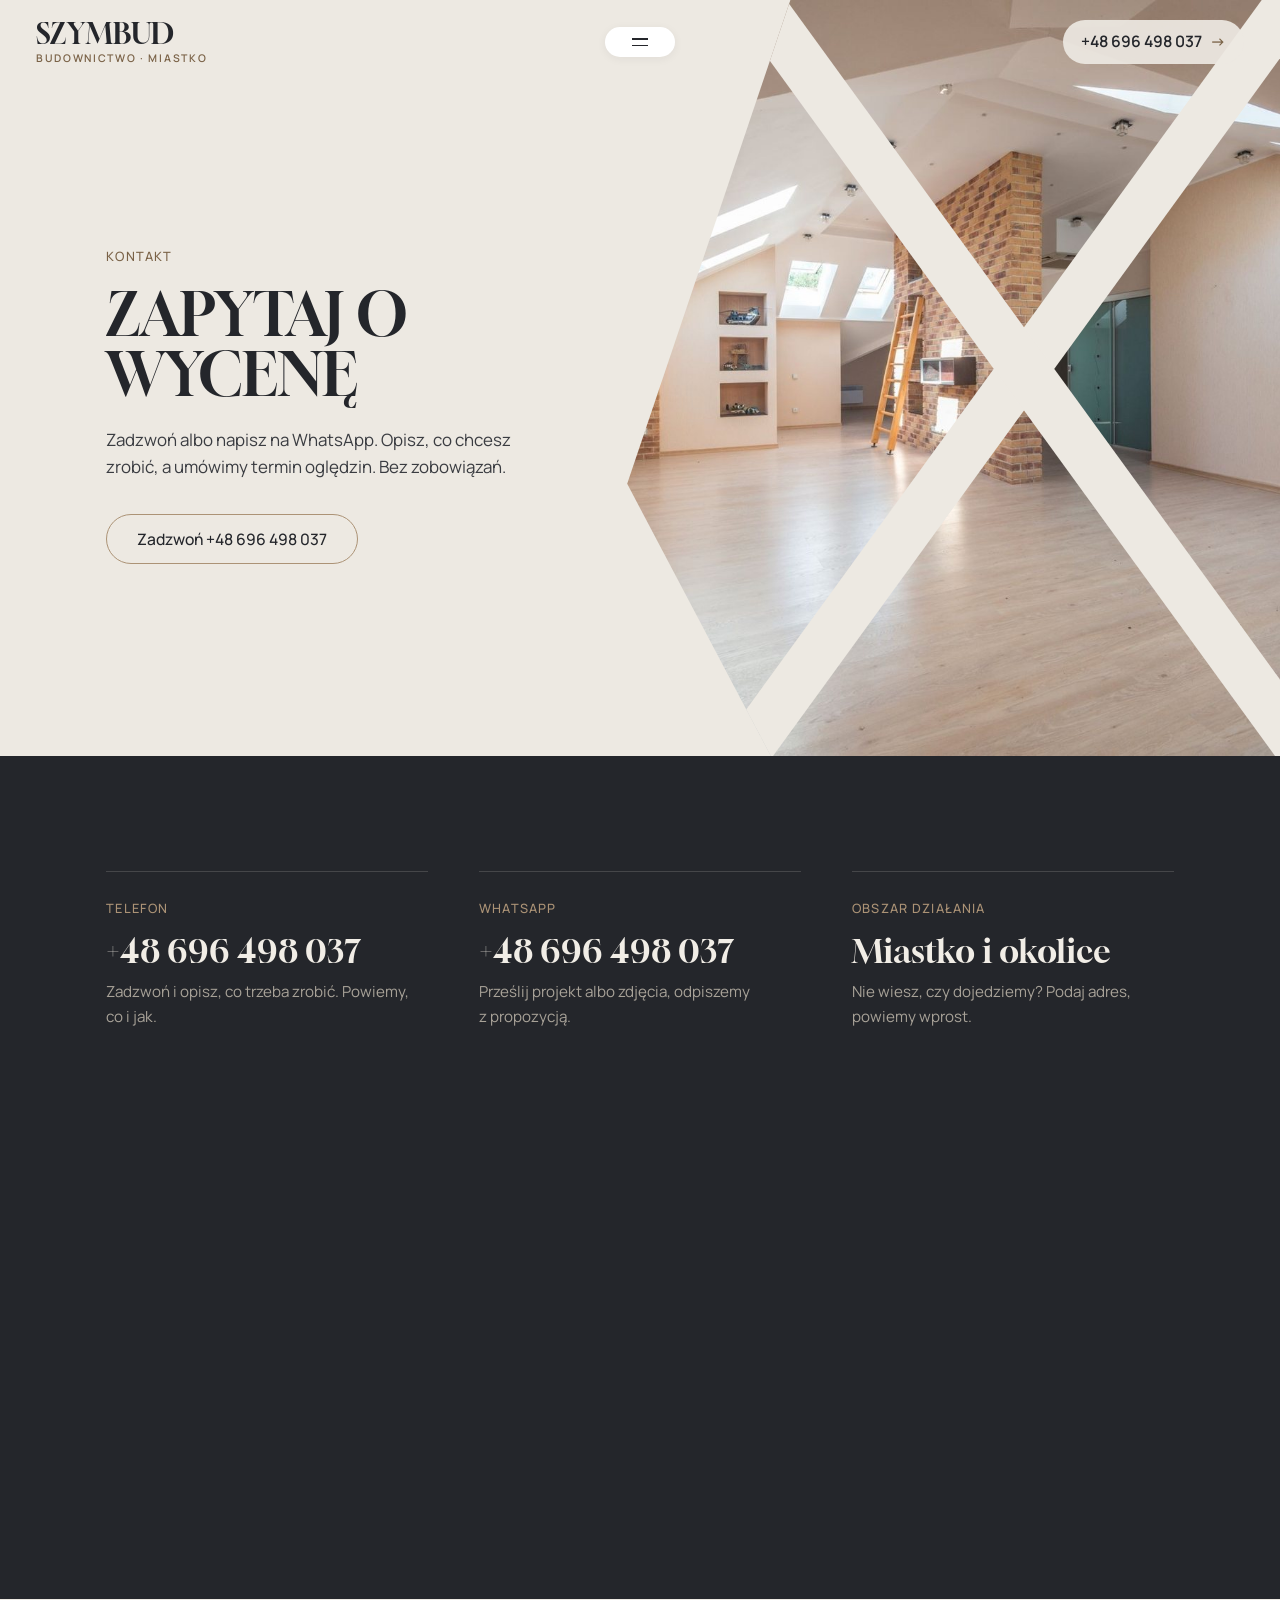
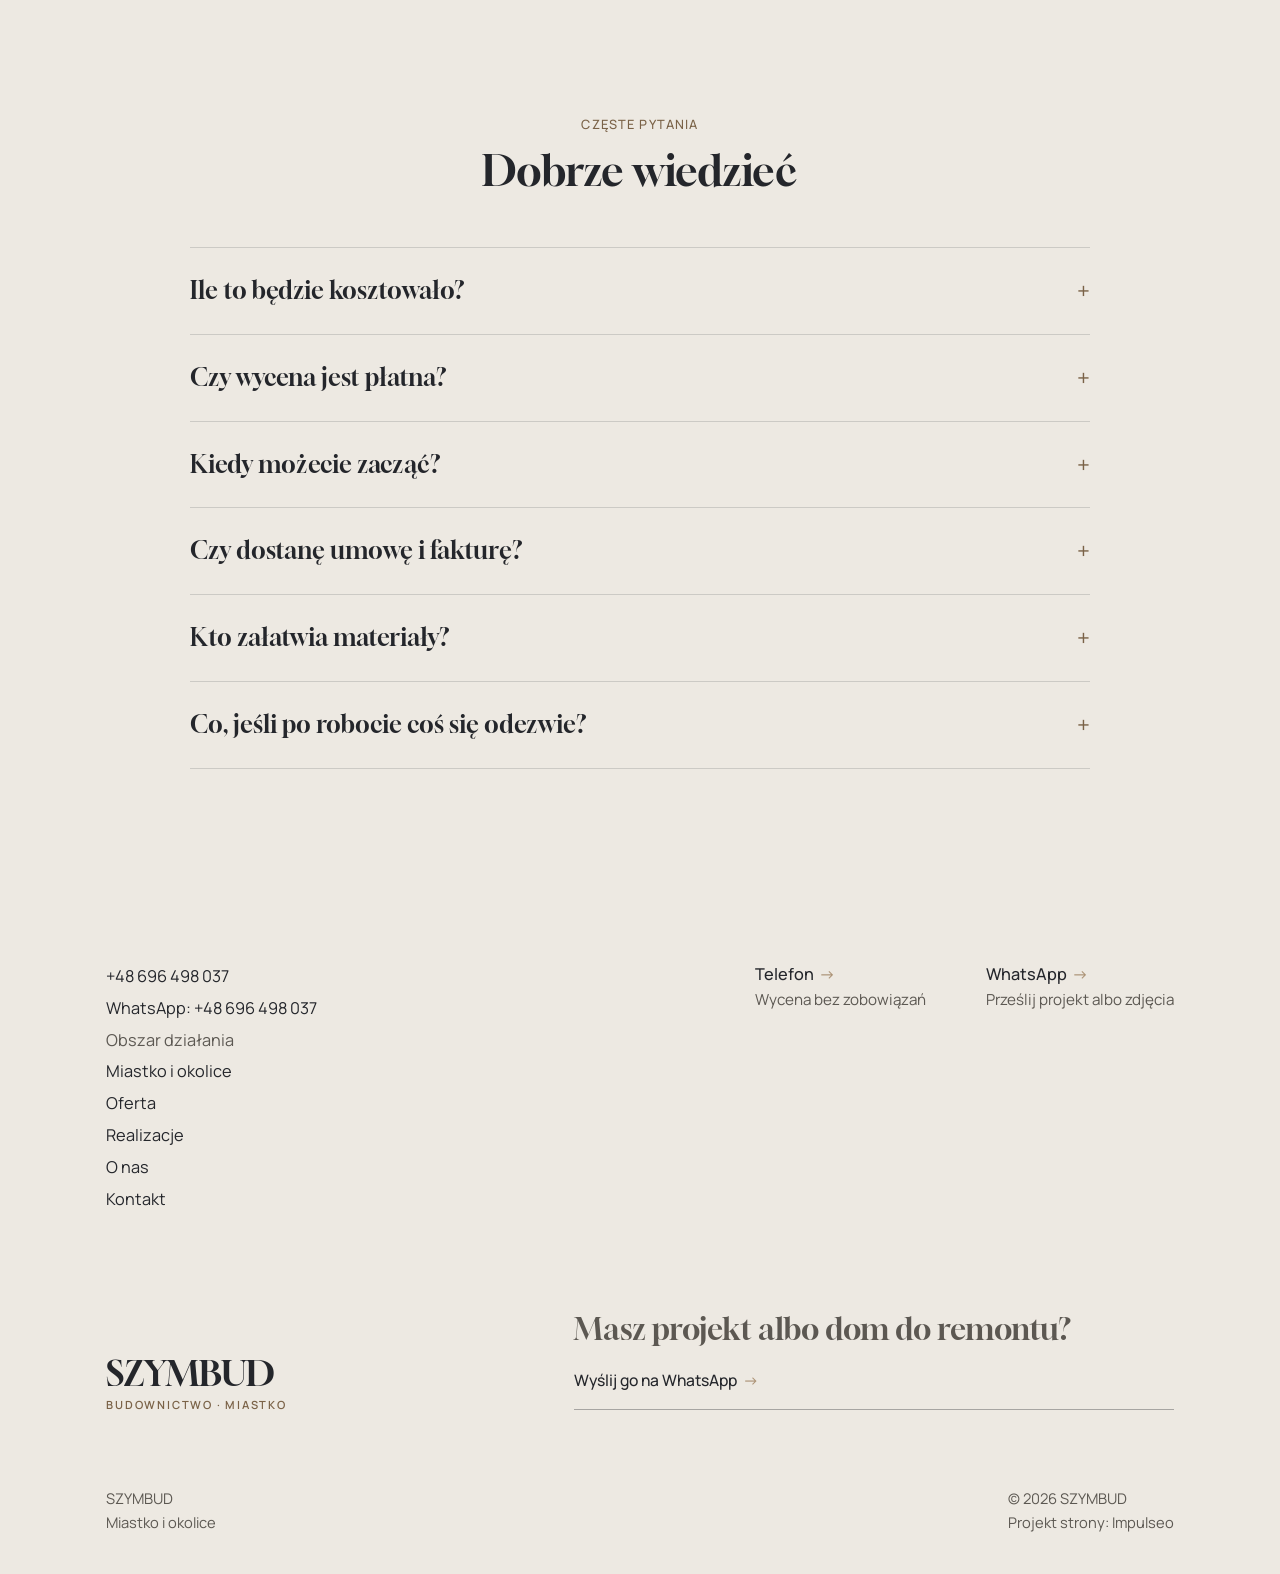
==== commit 358e9f50: "[claude-edit][cmt:d490bcc8-fd70-4760-bebf-0aee7432fc63] przebudowa wszystkich podstron na układ wg k" ====
--- a/kontakt.html
+++ b/kontakt.html
@@ -2,6 +2,7 @@
 <html lang="pl">
 <head>
 <meta charset="UTF-8">
+<meta name="theme-color" content="#EDE9E2">
 <meta name="viewport" content="width=device-width, initial-scale=1.0">
 <title>Kontakt - SZYMBUD</title>
 <meta name="description" content="Kontakt SZYMBUD - Miastko">
@@ -19,91 +20,105 @@
 <meta name="twitter:card" content="summary_large_image">
 <link rel="preconnect" href="https://fonts.googleapis.com">
 <link rel="preconnect" href="https://fonts.gstatic.com" crossorigin>
-<link href="https://fonts.googleapis.com/css2?family=Space+Grotesk:wght@500;600;700&family=DM+Sans:opsz,wght@9..40,400;9..40,500;9..40,600&display=swap" rel="stylesheet">
-<link rel="stylesheet" href="assets/styles.css?v=dda6634d">
+<link href="https://fonts.googleapis.com/css2?family=Gloock&family=Manrope:wght@300;400;500;600;700&display=swap" rel="stylesheet">
+<link rel="stylesheet" href="assets/styles.css?v=20261104">
 </head>
 <body>
 
 <header class="nav">
-  <div class="wrap nav-inner">
-    <a class="brand" href="index.html"><span class="name">SZYMBUD</span><span class="sub">Miastko</span></a>
-    <nav class="nav-links">
-      <a href="oferta.html">Oferta</a>
-      <a href="realizacje.html">Realizacje</a>
-      <a href="o-nas.html">O nas</a>
-      <a href="kontakt.html" class="active" aria-current="page">Kontakt</a>
-      <a href="tel:+48696498037" class="btn btn-accent">Zadzwoń +48 696 498 037</a>
-    </nav>
-    <button class="nav-toggle" aria-label="Menu"><span></span><span></span><span></span></button>
+  <div class="nav-inner">
+    <a class="brand" href="index.html" aria-label="SZYMBUD - strona główna"><span class="name">SZYMBUD</span><span class="tag">Budownictwo · Miastko</span></a>
+    <button class="nav-toggle" aria-label="Menu" aria-controls="menu"><span></span><span></span></button>
+    <a class="nav-phone" href="tel:+48696498037">+48 696 498 037 <span class="arr">→</span></a>
   </div>
+  <nav class="nav-links" id="menu" aria-label="Menu główne">
+    <div class="menu-inner">
+      <div class="menu-top"><span class="name">SZYMBUD</span><span></span><a class="btn" href="tel:+48696498037">+48 696 498 037</a></div>
+      <div class="menu-cols">
+        <ul class="menu-main">
+          <li><a href="index.html">Start</a></li>
+          <li><a href="oferta.html">Oferta</a></li>
+          <li><a href="realizacje.html">Realizacje</a></li>
+          <li><a href="o-nas.html">O&nbsp;nas</a></li>
+          <li><a href="kontakt.html">Kontakt</a></li>
+        </ul>
+        <div class="menu-col"><p class="menu-ttl">Usługi</p><ul><li><a href="oferta.html#budowa-domow">Budowa domów</a></li><li><a href="oferta.html#stany-surowe">Stany surowe</a></li><li><a href="oferta.html#remonty">Remonty i&nbsp;modernizacje</a></li><li><a href="oferta.html#wykonczenia">Wykończenia wnętrz</a></li><li><a href="oferta.html#elewacje">Elewacje i&nbsp;docieplenia</a></li><li><a href="oferta.html#murarka">Prace murarskie i&nbsp;tynkarskie</a></li></ul></div>
+        <div class="menu-col"><p class="menu-ttl">Kontakt</p><ul>
+          <li><a href="tel:+48696498037">+48 696 498 037</a></li>
+          <li><a href="https://wa.me/48696498037" target="_blank" rel="noopener">WhatsApp</a></li>
+          <li class="muted">Miastko i&nbsp;okolice</li>
+        </ul></div>
+      </div>
+    </div>
+  </nav>
 </header>
 
 <main>
-<section class="pagehead">
-  <img src="img/g7.jpg" alt="SZYMBUD - Zapytaj o wycenę" width="1600" height="1068" decoding="async">
+<section class="banner banner--sub">
+  <div class="banner__content">
+    <span class="sub">Kontakt</span>
+    <h1>Zapytaj o&nbsp;wycenę</h1>
+    <p class="banner__txt">Zadzwoń albo napisz na WhatsApp. Opisz, co chcesz zrobić, a&nbsp;umówimy termin oględzin. Bez zobowiązań.</p>
+    <div class="btns"><a class="btn" href="tel:+48696498037">Zadzwoń +48 696 498 037</a></div>
+  </div>
+  <figure class="hero-img banner__img"><img src="img/g5.jpg" alt="Wykończone poddasze" fetchpriority="high" width="1600" height="1066"></figure>
+</section>
+
+<section class="bg-ink pv">
   <div class="wrap">
-    <span class="eyebrow">Kontakt</span>
-    <h1>Zapytaj o wycenę</h1>
-    <p>Odpowiemy na pytania i przygotujemy wycenę.</p>
-  </div>
-</section>
-<section>
-  <div class="wrap contact-grid">
-    <div class="reveal">
-      <span class="eyebrow">Dane kontaktowe</span>
-      <h2 style="margin:var(--space-4) 0 var(--space-6)">SZYMBUD</h2>
-      <div class="info-list">
-        <div class="info-row"><div class="ic"><svg class="ico-tel" width="16" height="16" viewBox="0 0 24 24" fill="none" aria-hidden="true"><path d="M6.6 10.8a15.5 15.5 0 0 0 6.6 6.6l2.2-2.2a1 1 0 0 1 1-.24 11.4 11.4 0 0 0 3.6.58 1 1 0 0 1 1 1V20a1 1 0 0 1-1 1A17 17 0 0 1 3 4a1 1 0 0 1 1-1h3.5a1 1 0 0 1 1 1c0 1.25.2 2.46.58 3.6a1 1 0 0 1-.25 1l-2.23 2.2Z" fill="currentColor"/></svg></div><div><div class="lbl">Telefon</div><a class="val" href="tel:+48696498037">+48 696 498 037</a></div></div>
-<div class="info-row"><div class="ic"><svg width="16" height="16" viewBox="0 0 24 24" fill="none" aria-hidden="true"><path d="M12 3a9 9 0 0 0-7.8 13.5L3 21l4.6-1.2A9 9 0 1 0 12 3Z" stroke="currentColor" stroke-width="1.6" fill="none"/></svg></div><div><div class="lbl">WhatsApp</div><a class="val" href="https://wa.me/48696498037" target="_blank" rel="noopener">Napisz: +48 696 498 037</a></div></div>
-        <div class="info-row"><div class="ic"><svg class="ico-pin" width="16" height="16" viewBox="0 0 24 24" fill="none" aria-hidden="true"><path d="M12 21s7-6.1 7-11.5A7 7 0 0 0 5 9.5C5 14.9 12 21 12 21Z" stroke="currentColor" stroke-width="1.6" fill="none"/><circle cx="12" cy="9.5" r="2.4" fill="currentColor"/></svg></div><div><div class="lbl">Adres</div><div class="val">Miastko</div></div></div>
-      </div>
+    <div class="contact-grid">
+      <div class="c-card reveal"><span class="sub">Telefon</span><a class="val" href="tel:+48696498037">+48 696 498 037</a><p>Zadzwoń i&nbsp;opisz, co trzeba zrobić. Powiemy, co i&nbsp;jak.</p></div>
+      <div class="c-card reveal"><span class="sub">WhatsApp</span><a class="val" href="https://wa.me/48696498037" target="_blank" rel="noopener">+48 696 498 037</a><p>Prześlij projekt albo zdjęcia, odpiszemy z&nbsp;propozycją.</p></div>
+      <div class="c-card reveal"><span class="sub">Obszar działania</span><span class="val">Miastko i&nbsp;okolice</span><p>Nie wiesz, czy dojedziemy? Podaj adres, powiemy wprost.</p></div>
     </div>
-    <div class="reveal">
-      <div class="form">
-        <h3 style="margin-bottom:var(--space-4)">Telefon albo WhatsApp</h3>
-        <p class="muted" style="margin-bottom:var(--space-5)">Zadzwoń, opisz pomysł, a my powiemy, co i jak. Bez zobowiązań.</p>
-        <a href="tel:+48696498037" class="btn btn-accent" style="justify-content:center">Zadzwoń: +48 696 498 037 <span class="arr">→</span></a>
-        <a href="https://wa.me/48696498037" target="_blank" rel="noopener" class="btn btn-light" style="justify-content:center;margin-top:var(--space-3)">Napisz na WhatsApp <span class="arr">→</span></a>
-      </div>
+    <div class="map reveal">
+      <iframe title="Obszar działania - Miastko i okolice" src="https://maps.google.com/maps?q=53.976073%2C16.9459976&amp;z=11&amp;output=embed" loading="lazy" referrerpolicy="no-referrer-when-downgrade"></iframe>
     </div>
   </div>
 </section>
-<section style="padding-top:0">
-  <div class="wrap reveal">
-    <iframe class="map" title="SZYMBUD - Miastko" src="https://maps.google.com/maps?q=53.976073%2C16.9459976&z=15&output=embed" loading="lazy" referrerpolicy="no-referrer-when-downgrade"></iframe>
+
+<section class="bg-paper pv">
+  <div class="wrap">
+    <div class="sec-head reveal"><span class="sub">Częste pytania</span><h2>Dobrze wiedzieć</h2></div>
+    <div class="faq"><details class="qa reveal"><summary>Ile to będzie kosztowało?</summary><p>Kosztorys rozpisujemy na etapy i&nbsp;materiały, więc widzisz, co ile kosztuje, i&nbsp;możesz zdjąć coś z&nbsp;listy, zanim podpiszemy umowę.</p></details><details class="qa reveal"><summary>Czy wycena jest płatna?</summary><p>Za obejrzenie placu i&nbsp;policzenie nie bierzemy pieniędzy. Płacisz za pracę, nie za kosztorys.</p></details><details class="qa reveal"><summary>Kiedy możecie zacząć?</summary><p>Mniejsze zlecenia wchodzą między etapami większych budów, czasem szybciej, niż się spodziewasz. Start budowy domu ustawiamy pod sezon i&nbsp;pogodę.</p></details><details class="qa reveal"><summary>Czy dostanę umowę i&nbsp;fakturę?</summary><p>Tak, jedno i&nbsp;drugie. Umowa opisuje zakres, cenę, terminy i&nbsp;gwarancję, a&nbsp;fakturę dostajesz za każdy rozliczony etap.</p></details><details class="qa reveal"><summary>Kto załatwia materiały?</summary><p>Jak wolisz. Możemy wziąć materiały na siebie, z&nbsp;fakturami do wglądu, albo pracować na tym, co kupisz. Wtedy dostajesz od nas dokładną listę z&nbsp;ilościami.</p></details><details class="qa reveal"><summary>Co, jeśli po robocie coś się odezwie?</summary><p>Pęknięcie na ścianie czy rysa przy oknie po roku to sprawa do naprawy, nie do dyskusji. Nasza robota, nasza poprawka.</p></details></div>
   </div>
 </section>
 </main>
 
 <footer>
   <div class="wrap">
-    <div class="foot-grid">
-      <div class="foot-brand">
-        <div class="name">SZYMBUD</div>
-        <p>Nie zbierasz kilku ekip do jednej budowy - całość prowadzimy i za całość odpowiadamy. Wiesz, co i kiedy dzieje się na Twojej budowie.</p>
-      </div>
-      <div class="foot-col">
-        <h4>Nawigacja</h4>
+    <div class="foot-top">
+      <div class="foot-list">
+        <a href="tel:+48696498037">+48 696 498 037</a>
+        <a href="https://wa.me/48696498037" target="_blank" rel="noopener">WhatsApp: +48 696 498 037</a>
+        <span class="muted">Obszar działania</span>
+        <span>Miastko i&nbsp;okolice</span>
         <a href="oferta.html">Oferta</a>
         <a href="realizacje.html">Realizacje</a>
-        <a href="o-nas.html">O nas</a>
+        <a href="o-nas.html">O&nbsp;nas</a>
         <a href="kontakt.html">Kontakt</a>
       </div>
-      <div class="foot-col">
-        <h4>Kontakt</h4>
-        <a href="tel:+48696498037">+48 696 498 037</a>
-        <p>Miastko</p>
+      <div class="foot-side">
+        <div><a class="lnk" href="tel:+48696498037">Telefon <span class="arr">→</span></a><span class="foot-note">Wycena bez zobowiązań</span></div>
+        <div><a class="lnk" href="https://wa.me/48696498037" target="_blank" rel="noopener">WhatsApp <span class="arr">→</span></a><span class="foot-note">Prześlij projekt albo zdjęcia</span></div>
+      </div>
+    </div>
+    <div class="foot-mid">
+      <div class="name">SZYMBUD<small>Budownictwo · Miastko</small></div>
+      <div class="foot-cta">
+        <span class="big">Masz projekt albo dom do remontu?</span>
+        <a class="lnk" href="https://wa.me/48696498037" target="_blank" rel="noopener">Wyślij go na WhatsApp <span class="arr">→</span></a>
       </div>
     </div>
     <div class="foot-bot">
-      <span>© 2026 SZYMBUD</span>
-      <span>Projekt strony: <a class="foot-credit" href="https://impulseo.pl" target="_blank" rel="noopener">Impulseo</a></span>
+      <span>SZYMBUD<br>Miastko i&nbsp;okolice</span>
+      <span>© 2026 SZYMBUD<br>Projekt strony: <a class="foot-credit" href="https://impulseo.pl" target="_blank" rel="noopener">Impulseo</a></span>
     </div>
   </div>
 </footer>
 <div class="sticky-call"><a class="sc-call" href="tel:+48696498037"><svg class="ico-tel" width="16" height="16" viewBox="0 0 24 24" fill="none" aria-hidden="true"><path d="M6.6 10.8a15.5 15.5 0 0 0 6.6 6.6l2.2-2.2a1 1 0 0 1 1-.24 11.4 11.4 0 0 0 3.6.58 1 1 0 0 1 1 1V20a1 1 0 0 1-1 1A17 17 0 0 1 3 4a1 1 0 0 1 1-1h3.5a1 1 0 0 1 1 1c0 1.25.2 2.46.58 3.6a1 1 0 0 1-.25 1l-2.23 2.2Z" fill="currentColor"/></svg> Zadzwoń</a><a class="sc-quote" href="https://wa.me/48696498037" target="_blank" rel="noopener">WhatsApp</a></div>
 <div class="demo-wazne" data-do="2026-11-10" data-cykl="3" hidden><svg class="dw-ico" width="13" height="13" viewBox="0 0 24 24" fill="none" aria-hidden="true"><circle cx="12" cy="12" r="8.6" stroke="currentColor" stroke-width="1.8"/><path d="M12 7.2V12l3.3 2" stroke="currentColor" stroke-width="1.8" stroke-linecap="round"/></svg><span class="dw-txt"></span></div>
 
-<script src="assets/main.js"></script>
+<script src="assets/main.js?v=20261104"></script>
 </body>
 </html>
--- a/assets/styles.css
+++ b/assets/styles.css
@@ -1,585 +1,318 @@
 /* ============================================================
-   STOLBASZ — premium, architektoniczny B2B fit-out
-   Jasna paleta, zero brązu. System wg premium-web-craft.
-   Projekt strony: Impulseo (impulseo.pl)
+   SZYMBUD - układ wg wzoru klienta (klindworthroofing.com), 04.11.2026
+   Beż + grafit + brąz, szeryfowe wersaliki, hero ze zdjęciem w ukośnym
+   kadrze, ogromne napisy sekcji, karuzela usług, pełnoekranowe zdjęcie.
    ============================================================ */
-
 :root{
-  /* PALETA — jasna, architektoniczna, chłodna */
-  --paper:#F4F6F8;          /* główne tło */
-  --paper-2:#E7EBEF;        /* sekcje alternatywne (chłodny jasny szary) */
-  --paper-3:#E7EBEF;        /* delikatne wypełnienia */
-  --ink:#15212E;            /* tekst główny — chłodny grafit */
-  --ink-soft:#243443;       /* nagłówki drugorzędne */
-  --muted:#6B7785;          /* tekst poboczny */
-  --line:rgba(21,33,46,.12);/* hairline */
-  --accent:#E8A317;         /* stonowany petrol-slate — jedyny akcent */
-  --accent-d:#C9870C;
-  --accent-soft:rgba(232,163,23,.10);
-  --dark:#15212E;           /* sekcje ciemne (stopka/CTA) */
-
-  /* HOVER ZDJĘĆ — JEDEN standard dla całego silnika (decyzja K. 04.08.2026, artefakt z wariantami).
-     AKTUALNE (K.+Szymon 09.08.2026, wybór z artefaktu 6 wariantów): zoom 1.05 przy 1.4s -
-     przy tak długim czasie mocniejszy kadr NIE skacze, tylko „oddycha". Poprzedni standard
-     (1.02 / .55s z 04.08) odbierany jako dynamiczny i szybki.
-     Spoczynek lekko przygaszony, ale TYLKO tam, gdzie jest mysz (@media hover:hover) —
-     na telefonie zdjęcia zostają w pełnej jasności. */
-  --img-zoom:1.05;                   /* K.+Szymon 09.08: wariant F z artefaktu porównawczego */
-  --img-rest:brightness(.95) saturate(.99);
-  --img-hot:brightness(1.06) saturate(1.05);
-  --img-dur:1.4s;                    /* K.+Szymon 09.08 (wariant F): powoli = elegancko */
-  --img-ease:cubic-bezier(.16,.84,.44,1);  /* miękki ogon, efekt „oddychania" */
-
-  /* ODSTĘPY — skala 4/8 */
-  --space-1:4px; --space-2:8px; --space-3:12px; --space-4:16px; --space-5:24px;
-  --space-6:32px; --space-7:48px; --space-8:64px; --space-9:96px; --space-10:128px;
-
-  /* TYPOGRAFIA — fluid clamp() (skala podbita 16.07.2026: większe, czytelniejsze litery — uwaga Adama) */
-  --text-sm:clamp(.9rem,.87rem + .12vw,1rem);
-  --text-base:clamp(1.08rem,1.04rem + .18vw,1.2rem);
-  --text-lg:clamp(1.24rem,1.15rem + .34vw,1.44rem);
-  --text-h3:clamp(1.34rem,1.22rem + .55vw,1.66rem);
-  --text-h2:clamp(2.1rem,1.66rem + 2.1vw,3.1rem);
-  --text-h1:clamp(2.9rem,2.1rem + 4vw,5.1rem);
-
-  /* PROMIENIE — architektoniczne, raczej ostre */
-  --r-sm:3px; --r-md:6px; --r-lg:10px;
-
-  /* RUCH */
-  --ease:cubic-bezier(.25,.46,.45,.94); --dur:.24s;
-
-  /* CIENIE — miękkie, warstwowe */
-  --sh-sm:0 1px 2px rgba(16,24,32,.04), 0 2px 8px rgba(16,24,32,.05);
-  --sh-md:0 2px 6px rgba(16,24,32,.05), 0 12px 28px -8px rgba(16,24,32,.12);
-  --sh-lg:0 6px 14px rgba(16,24,32,.07), 0 26px 56px -18px rgba(16,24,32,.22);
-
-  --hairline:1px solid var(--line);
-
-  --font-display:'Space Grotesk','Inter',sans-serif;
-  --font-body:'DM Sans','Inter',sans-serif;
-}
-
-*{box-sizing:border-box;margin:0;padding:0}
-html{scroll-behavior:smooth}
-body{
-  font-family:var(--font-body);
-  font-size:var(--text-base);
-  line-height:1.65;
-  color:var(--ink);
-  background:var(--paper);
-  -webkit-font-smoothing:antialiased;
-  text-rendering:optimizeLegibility;
-}
-img{max-width:100%;height:auto;display:block}  /* height:auto = width/height z atrybutów trzyma proporcje (TOP#12) */
+  --paper:#EDE9E2;--paper-2:#E3DDD3;--ink:#24262B;--ink-2:#2D3036;
+  --accent:#AC9376;--accent-d:#7A6247;--accent-soft:rgba(172,147,118,.14);
+  --light:#F1EDE6;--faded:#A8A298;--muted:#5C5852;--line:rgba(36,38,43,.16);--line-l:rgba(241,237,230,.16);
+  --serif:"Gloock",Georgia,"Times New Roman",serif;
+  --sans:"Manrope",Arial,sans-serif;
+  --ease:cubic-bezier(.2,.7,.2,1);--dur:.6s;
+  --nav-h:84px;--pad:clamp(20px,8.3vw,120px);--pad-s:clamp(16px,2.8vw,40px);
+  --r-sm:999px;--space-5:20px;
+  --img-dur:1.4s;--img-ease:cubic-bezier(.2,.7,.2,1);--img-zoom:1.05;--img-rest:none;--img-hot:none;
+}
+*,*::before,*::after{box-sizing:border-box}
+html{-webkit-text-size-adjust:100%;scroll-behavior:smooth}
+html.menu-open{overflow:hidden}
+body{margin:0;font-family:var(--sans);font-size:16px;line-height:1.6;color:var(--ink);background:var(--paper);
+  -webkit-font-smoothing:antialiased;text-rendering:optimizeLegibility}
+img{display:block;max-width:100%;height:auto}
 a{color:inherit;text-decoration:none}
-
-.wrap{width:min(92%,1180px);margin-inline:auto}
-section{padding-block:clamp(52px,6.5vw,96px)}
-
-h1,h2,h3{font-family:var(--font-display);font-weight:700;line-height:1.08;letter-spacing:-.02em;color:var(--ink)}
-h1{font-size:var(--text-h1);letter-spacing:-.035em}
-h2{font-size:var(--text-h2);letter-spacing:-.025em}
-h3{font-size:var(--text-h3)}
-/* MIARA — długość wiersza. WCAG 2.2 SC 1.4.8: max 80 znaków; Butterick: 45–90.
-   68ch daje realnie 72–78 znaków polskiego tekstu, czyli z zapasem pod granicą.
-   Wcześniej limit miał TYLKO <p> — <li>, <blockquote> i <dd> nie miały żadnego,
-   i to jedyny powód, dla którego 23 bloki na dwóch oddanych stronach jadą po
-   83–106 znaków w wierszu (pomiar 07.08.2026, bramka `miara`).
-   ⚠️ Listy i definicje ograniczamy TYLKO bez klasy: `ul`/`ol` z klasą to u nas
-   układ (siatki kafli, menu), a nie tekst ciągły — tam miarę wyznacza układ. */
-/* 60ch, nie 68ch (K. 10.08): po zmianie fontów na węższe kroje (DM Sans i spółka)
-   w 68ch mieściło się ~90 znaków - bramka pikselowa słusznie zgłaszała przekroczenie
-   granicy 80. Pomiar na żywej przeglądarce: 60ch = 90 znaków, 53ch = ~78 znaków, czyli normę WCAG 1.4.8. */
-:root{ --miara:53ch }
-p{max-width:min(100%,var(--miara))}
-blockquote,
-ul:not([class])>li, ol:not([class])>li,
-dl:not([class])>dd{max-width:min(100%,var(--miara))}
-
-/* ⚠️ Świadomie BEZ wyjątku `.tile p,.card p,.svc p{max-width:none}`, choć nasuwa się sam:
-   te akapity BYŁY już ograniczone (stare `p{max-width:65ch}`), więc „wyjątek" nie odblokowałby
-   niczego nowego — tylko ROZLUŹNIŁ stan sprzed zmiany na wszystkich demach naraz.
-   `figcaption` żadna z reguł wyżej nie dotyczy, więc też nie potrzebuje zwolnienia. */
-
-/* ŁAMANIE. `balance` wyrównuje długości wierszy w nagłówku, `pretty` pilnuje ostatniego
-   wiersza akapitu, żeby nie został w nim jeden wyraz. Obsługiwane od Chrome 117 /
-   Safari 17.5; starsze przeglądarki po prostu ignorują tę własność.
-   `text-wrap:pretty` nie występowało dotąd ANI RAZ w silniku ani w repo klientów. */
-h1,h2,h3,.lead,.lede{text-wrap:balance}
-p,li,blockquote,dd{text-wrap:pretty}
-
-.eyebrow{
-  font-family:var(--font-body);
-  font-size:var(--text-sm);
-  font-weight:600;
-  letter-spacing:.18em;
-  text-transform:uppercase;
-  color:var(--accent);
-  display:inline-flex;align-items:center;gap:var(--space-3);
-}
-/* flex:none + margin-top = kreska trzyma się PIERWSZEJ linii. Wcześniej align-items:center
-   centrowało ją względem całego bloku i przy zawinięciu (długi kicker typu
-   „…WNĘTRZ · LESZNO · OD 2019") druga linia lądowała z brzydkim wcięciem. */
-.eyebrow{align-items:flex-start}
-.eyebrow>*,.eyebrow{text-wrap:balance}   /* dlugi kicker lamal sie na sierote typu samo „2019" w drugiej linii */
-.eyebrow::before{content:"";width:28px;height:1px;background:var(--accent);display:inline-block;flex:none;margin-top:.62em}
-
-.muted{color:var(--muted)}
-.lead{font-size:var(--text-lg);line-height:1.55;color:var(--ink-soft);max-width:50ch}
-
-/* ---------- BUTTONS ---------- */
-.btn{
-  display:inline-flex;align-items:center;gap:var(--space-2);
-  font-weight:600;font-size:var(--text-sm);letter-spacing:.02em;
-  padding:var(--space-4) var(--space-6);
-  border-radius:var(--r-sm);
-  transition:transform var(--dur) var(--ease),box-shadow var(--dur) var(--ease),background var(--dur) var(--ease);
-  cursor:pointer;border:1px solid transparent;
-}
-.btn-accent{background:var(--accent);color:#fff;box-shadow:var(--sh-sm)}
-.btn-accent:hover{background:var(--accent-d);transform:translateY(-2px);box-shadow:var(--sh-md)}
-.btn-accent:active{transform:translateY(0);box-shadow:var(--sh-sm)}
-.btn-ghost{background:transparent;color:var(--ink);border-color:var(--line)}
-.btn-ghost:hover{border-color:var(--accent);color:var(--accent);transform:translateY(-2px)}
-.btn-light{background:#fff;color:var(--ink);box-shadow:var(--sh-sm)}
-.btn-light:hover{transform:translateY(-2px);box-shadow:var(--sh-md)}
-.btn .arr{transition:transform var(--dur) var(--ease)}
-.btn:hover .arr{transform:translateX(4px)}
-
-/* ---------- NAV ---------- */
-.nav{
-  position:sticky;top:0;z-index:50;
-  background:color-mix(in srgb,var(--paper) 88%,transparent);
-  backdrop-filter:saturate(140%) blur(10px);
-  border-bottom:var(--hairline);
-}
-.nav-inner{display:flex;align-items:center;justify-content:space-between;gap:var(--space-5);height:72px}
-/* ANTY-NACHODZENIE (K. 05.08.2026): długa nazwa firmy + przycisk z pełnym numerem nie mieściły się w pasku
-   i flex ściskał linki PONIŻEJ ich treści - "Kontakt" wchodził na ramkę "Zadzwoń +48 ...". Teraz ustępuje
-   nazwa marki (skrót wielokropkiem), a menu i przycisk nigdy się nie kurczą ani nie zachodzą na siebie. */
-.brand{display:flex;flex-direction:column;line-height:1;min-width:0;flex:0 1 auto}
-.brand .name{font-family:var(--font-display);font-weight:800;font-size:1.35rem;letter-spacing:.04em;white-space:nowrap;overflow:hidden;text-overflow:ellipsis}
-.brand .sub{font-size:.62rem;letter-spacing:.34em;text-transform:uppercase;color:var(--muted);margin-top:5px;white-space:nowrap;overflow:hidden;text-overflow:ellipsis}
-.nav-links{display:flex;align-items:center;gap:var(--space-6);flex:0 0 auto}
-.nav-links a{font-size:var(--text-sm);font-weight:500;color:var(--ink-soft);position:relative;padding-block:4px;white-space:nowrap;transition:color var(--dur) var(--ease)}
-.nav-links a::after{content:"";position:absolute;left:0;bottom:0;width:0;height:1.5px;background:var(--accent);transition:width var(--dur) var(--ease)}
-.nav-links a:hover,.nav-links a.active{color:var(--ink)}
-.nav-links a:hover::after,.nav-links a.active::after{width:100%}
-.nav-links .btn{padding:var(--space-2) var(--space-5)}
-/* przyciski w nav: właściwy kolor (przebij .nav-links a) + bez podkreślenia */
-.nav-links a.btn-accent{color:#fff}
-.nav-links a.btn-ghost,.nav-links a.btn-light{color:var(--ink)}
-/* CTA w pasku: NIE podkreślenie spod linków menu, ale ten sam przelatujący błysk,
-   co na wszystkich innych przyciskach (zgłoszenie K. 13.08.2026 - „na hero jest efekt
-   światła przechodzącego przez przycisk, na navbarze go nie ma, a mają być identyczne").
-   Reguła `.nav-links a::after` jest silniejsza od `.btn::after`, więc trzeba jej
-   geometrię wyzerować i wpisać połysk z nazwy - samo `display:none` gasiło efekt. */
-.nav-links a.btn::after{
-  display:block;content:"";position:absolute;inset:0;z-index:-1;pointer-events:none;
-  width:auto;height:auto;border-radius:inherit;   /* kasuje geometrię podkreślenia (width:0;height:1.5px) */
-  background:linear-gradient(100deg,transparent 32%,rgba(255,255,255,.20) 50%,transparent 68%);
-  translate:-120% 0}
-@media (prefers-reduced-motion:no-preference){
-  .nav-links a.btn:hover::after{translate:120% 0;transition:translate .75s var(--mt-ease,cubic-bezier(.16,.84,.44,1))}
-}
-.nav-toggle{display:none;background:none;border:none;cursor:pointer;flex-direction:column;gap:5px;padding:8px}
-.nav-toggle span{width:24px;height:2px;background:var(--ink);transition:var(--dur)}
-/* Ciasny zakres MIĘDZY menu mobilnym a pełnym pulpitem: zbijamy odstępy i nazwę marki,
-   żeby wszystko zmieściło się naturalnie, zanim w ogóle dojdzie do skracania wielokropkiem. */
-@media(max-width:1280px) and (min-width:921px){
-  .nav-links{gap:var(--space-4)}
-  .nav-links .btn{padding:var(--space-2) var(--space-4)}
-  .brand .name{font-size:1.15rem}
-}
-
-/* ---------- HERO (split) ---------- */
-.hero{position:relative;overflow:hidden;border-bottom:var(--hairline)}
-.hero-grid{display:grid;grid-template-columns:1.05fr .95fr;gap:clamp(24px,4vw,60px);align-items:center;
-  padding-block:clamp(36px,4.5vw,64px)}
-.hero-copy .eyebrow{margin-bottom:var(--space-5)}
-.hero-copy h1{margin-bottom:var(--space-5)}
-.hero-copy .lead{margin-bottom:var(--space-7)}
-.hero-actions{display:flex;flex-wrap:wrap;gap:var(--space-4)}
-.hero-art{position:relative;aspect-ratio:4/3;border-radius:var(--r-lg);overflow:hidden;box-shadow:var(--sh-lg)}
-.hero-art img{width:100%;height:100%;object-fit:cover}
-.hero-art::after{content:"";position:absolute;inset:0;background:linear-gradient(180deg,transparent 55%,rgba(18,24,28,.28))}
-.hero-badge{position:absolute;left:var(--space-5);bottom:var(--space-5);z-index:2;
-  background:rgba(252,252,251,.94);backdrop-filter:blur(4px);
-  border-radius:var(--r-md);padding:var(--space-4) var(--space-5);box-shadow:var(--sh-md);max-width:78%}
-.hero-badge strong{display:block;font-family:var(--font-display);font-size:1rem;letter-spacing:-.01em}
-.hero-badge span{font-size:var(--text-sm);color:var(--muted)}
-
-/* ---------- HERO duży / kinowy (strona główna) ---------- */
-.hero-cine{position:relative;min-height:clamp(560px,82vh,840px);min-height:clamp(560px,82svh,840px);display:flex;align-items:center;overflow:hidden;border-bottom:var(--hairline)}
-.hero-cine>img{position:absolute;inset:0;width:100%;height:100%;object-fit:cover;z-index:0}
-.hero-cine::after{content:"";position:absolute;inset:0;z-index:1;
-  background:linear-gradient(95deg,rgba(13,18,23,.86) 0%,rgba(13,18,23,.64) 32%,rgba(13,18,23,.24) 62%,rgba(13,18,23,.04) 100%)}
-.hero-cine .wrap{position:relative;z-index:2;padding-block:var(--space-8)}
-.hero-cine .hero-copy{max-width:660px}
-.hero-cine .eyebrow{color:#fff;margin-bottom:var(--space-5)}
-.hero-cine .eyebrow::before{background:#fff}
-.hero-cine h1{color:#fff;margin-bottom:var(--space-5);font-size:clamp(2.9rem,2rem + 4.4vw,5.2rem);text-wrap:balance}
-.hero-cine .lead{color:rgba(255,255,255,.92);max-width:48ch;margin-bottom:var(--space-7)}
-.hero-cine .hero-actions{display:flex;flex-wrap:wrap;gap:var(--space-4)}
-/* NISKIE OKNO (laptop z dokiem i paskami przeglądarki ma ~700-780 px wysokości widoku):
-   H1 do 5.2rem + długi lead nie mieściły się i przyciski wypadały POD krawędź ekranu -
-   klient widział stronę bez ani jednego CTA. Skalujemy w dół, zamiast przycinać treść. */
-@media(min-width:821px) and (max-height:820px){
-  .hero-cine{min-height:clamp(520px,94svh,780px)}
-  .hero-cine .wrap{padding-block:var(--space-6)}
-  .hero-cine h1{font-size:clamp(2.2rem,1.5rem + 2.6vw,3.6rem);margin-bottom:var(--space-4)}
-  .hero-cine .eyebrow{margin-bottom:var(--space-4)}
-  .hero-cine .lead{margin-bottom:var(--space-5);max-width:44ch}
-}
-@media(max-width:680px){
-  .hero-cine{min-height:clamp(520px,76vh,640px);min-height:clamp(520px,76svh,640px);align-items:flex-end}
-  .hero-cine::after{background:linear-gradient(0deg,rgba(13,18,23,.9) 6%,rgba(13,18,23,.45) 55%,rgba(13,18,23,.25) 100%)}
-  .hero-cine .wrap{padding-bottom:var(--space-9)}
-  /* TELEFON (~90% oglądających): lead potrafił zająć 8 linii i zepchnąć CTA poza pierwszy ekran.
-     Zwężamy interlinię i skalę - treści nie ucinamy, bo to ona sprzedaje. */
-  .hero-cine .lead{font-size:.98rem;line-height:1.5;margin-bottom:var(--space-5)}
-  .hero-cine .eyebrow{font-size:.72rem;letter-spacing:.13em;margin-bottom:var(--space-4)}
-  .hero-cine .eyebrow::before{width:20px}
-  .hero-cine h1{margin-bottom:var(--space-4)}
-}
-
-/* full-bleed hero variant (podstrony) */
-.pagehead{position:relative;min-height:46vh;min-height:46svh;display:flex;align-items:flex-end;overflow:hidden;border-bottom:var(--hairline)}
-.pagehead img{position:absolute;inset:0;width:100%;height:100%;object-fit:cover}
-/* 10.08.2026 (decyzja K.): mocniejsze przyciemnienie + cień pod tekstem. Bramka mierzyła na
-   nagłówkach podstron 3,38-3,43:1 przy wymaganych 4,5 — jasne zdjęcie (hala, śnieg, niebo)
-   podchodziło pod biały tekst. Zdjęcia klientów są różne, więc kontrast musi dawać WARSTWA,
-   a nie szczęśliwy dobór kadru. */
-.pagehead::after{content:"";position:absolute;inset:0;background:linear-gradient(180deg,rgba(18,24,28,.40),rgba(18,24,28,.76))}
-.pagehead .wrap{position:relative;z-index:2;padding-block:var(--space-9);color:#fff}
-.pagehead h1{color:#fff;max-width:18ch;text-shadow:0 2px 16px rgba(0,0,0,.55)}
-.pagehead .eyebrow{color:#fff}
-.pagehead .eyebrow::before{background:#fff}
-.pagehead p{color:rgba(255,255,255,.92);margin-top:var(--space-4);max-width:54ch;text-shadow:0 1px 12px rgba(0,0,0,.5)}
-
-/* ---------- STRIP (pasek skrótów / liczby) ---------- */
-.strip{background:var(--dark);color:#fff}
-/* PASEK HASEŁ — standard 04.08.2026 (decyzja K.): 5 haseł w JEDNYM rzędzie, tekst WYŚRODKOWANY,
-   węższe marginesy boczne niż reszta strony (pasek ma iść szerzej), równe wysokości kolumn. */
-.strip .wrap{width:min(96%,1440px);display:grid;grid-template-columns:repeat(5,1fr);
-  gap:var(--space-5);padding-block:var(--space-7);align-items:stretch}
-.strip .item .k{font-family:var(--font-display);font-size:clamp(1.05rem,.82rem + .85vw,1.55rem);
-  font-weight:800;letter-spacing:-.02em;color:#fff;line-height:1.18;text-wrap:balance}
-.strip .item .v{font-size:var(--text-sm);color:rgba(255,255,255,.66);margin-top:var(--space-2);line-height:1.4}
-.strip .item{border-left:2px solid var(--accent);padding-inline:var(--space-4);
-  text-align:center;display:flex;flex-direction:column;justify-content:center}
-/* liczba kolumn = liczba haseł, żeby ostatnie nie zostawało samo w drugim rzędzie.
-   Klasę n-N nadaje multipage.py; domyślnie (bez klasy) pasek jest 5-kolumnowy. */
-.strip.n-2 .wrap{grid-template-columns:repeat(2,1fr)}
-.strip.n-3 .wrap{grid-template-columns:repeat(3,1fr)}
-.strip.n-4 .wrap{grid-template-columns:repeat(4,1fr);gap:var(--space-6)}
-.strip.n-4 .item .k{font-size:clamp(1.3rem,1rem + 1.1vw,2rem)}
-.strip.n-6 .wrap{grid-template-columns:repeat(6,1fr);gap:var(--space-4)}
-.strip.n-6 .item .k{font-size:clamp(.98rem,.8rem + .7vw,1.35rem)}
-/* równe łamanie: zamiast "długa linia + jedno słowo" obie linie zbliżonej długości */
-.strip .item .k{text-wrap:balance}
-
-/* ---------- SECTION HEAD ---------- */
-.head{max-width:48rem;margin-bottom:var(--space-8)}
-.head.center{margin-inline:auto;text-align:center}
-.head .eyebrow{margin-bottom:var(--space-4)}
-.head h2{margin-bottom:var(--space-4)}
-.head p{color:var(--muted);font-size:var(--text-lg);line-height:1.55}
-.head.center p{margin-inline:auto}
-
-/* ---------- INTRO SPLIT ---------- */
-.split{display:grid;grid-template-columns:.92fr 1.08fr;gap:clamp(28px,5vw,80px);align-items:center}
-.split.rev{grid-template-columns:1.08fr .92fr}
-.split.rev .split-art{order:-1}
-.split-art{position:relative;aspect-ratio:5/4;border-radius:var(--r-lg);overflow:hidden;box-shadow:var(--sh-lg)}
-.split-art img{width:100%;height:100%;object-fit:cover}
-.split-copy h2{margin-bottom:var(--space-5)}
-.split-copy p+p{margin-top:var(--space-4)}
-.split-copy .btn{margin-top:var(--space-6)}
-
-/* ---------- SERVICES (zakres) ---------- */
-.svc-grid{display:grid;grid-template-columns:repeat(auto-fit,minmax(280px,1fr));gap:var(--space-5)}
-.svc{background:#fff;border:var(--hairline);border-radius:var(--r-md);padding:var(--space-7) var(--space-6);
-  transition:transform var(--dur) var(--ease),box-shadow var(--dur) var(--ease),border-color var(--dur) var(--ease);
-  position:relative;overflow:hidden}
-.svc::before{content:"";position:absolute;left:0;top:0;width:3px;height:0;background:var(--accent);transition:height var(--dur) var(--ease)}
-.svc:hover{transform:translateY(-4px);box-shadow:var(--sh-md);border-color:transparent}
-.svc:hover::before{height:100%}
-.svc .ic{font-family:var(--font-display);font-size:.8rem;font-weight:700;letter-spacing:.12em;color:var(--accent);margin-bottom:var(--space-4)}
-.svc h3{margin-bottom:var(--space-3);font-size:1.22rem}
-.svc p{color:var(--muted);font-size:var(--text-base);line-height:1.6}
-
-/* big detailed service rows */
-.svc-row{display:grid;grid-template-columns:.8fr 1.2fr;gap:clamp(20px,4vw,60px);align-items:center;padding-block:var(--space-8)}
-.svc-row+.svc-row{border-top:var(--hairline)}
-.svc-row.rev{grid-template-columns:1.2fr .8fr}
-/* Naprzemienny układ wierszy oferty: co drugi wiersz ma zdjęcie po PRAWEJ.
-   Było `order:-1` — martwy kod, bo zdjęcie i tak jest pierwszym dzieckiem w HTML,
-   więc wszystkie wiersze wyglądały identycznie (zdjęcie zawsze z lewej), a `rev`
-   zmieniało tylko szerokość kolumn. Znalezione 29.07.2026 przy różnicowaniu kierunków
-   animacji (pomiar pozycji: art.mid 390/502 przy row.mid 756 — zawsze lewa strona). */
-.svc-row.rev .svc-row-art{order:2}
-.svc-row-art{aspect-ratio:4/3;border-radius:var(--r-md);overflow:hidden;box-shadow:var(--sh-md)}
-.svc-row-art img{width:100%;height:100%;object-fit:cover}
-.svc-row h3{font-size:1.5rem;margin-bottom:var(--space-4)}
-.svc-row .num{font-family:var(--font-display);font-size:.85rem;font-weight:700;letter-spacing:.14em;color:var(--accent);display:block;margin-bottom:var(--space-3)}
-.svc-row ul{list-style:none;margin-top:var(--space-4);display:flex;flex-direction:column;gap:var(--space-2)}
-.svc-row li{position:relative;padding-left:var(--space-5);color:var(--muted);font-size:var(--text-base)}
-.svc-row li::before{content:"";position:absolute;left:0;top:.62em;width:8px;height:1px;background:var(--accent)}
-
-/* ---------- GALLERY (realizacje) ---------- */
-.gallery{display:grid;grid-template-columns:repeat(12,1fr);gap:var(--space-4);grid-auto-rows:200px}
-/* GALERIA MASONRY — pionowe zdjęcia (portrety beauty/wellness) bez przycinania: kolumny, height auto */
-.gallery-masonry{column-count:3;column-gap:var(--space-4)}
-@media(max-width:900px){.gallery-masonry{column-count:2}}
-@media(max-width:560px){.gallery-masonry{column-count:1}}
-.gallery-masonry .m-tile{break-inside:avoid;margin:0 0 var(--space-4);padding:0;position:relative;overflow:hidden;border-radius:var(--r-md);border:1px solid var(--line)}
-.gallery-masonry .m-tile img{width:100%;height:auto;display:block}
-.gallery-masonry .m-tile .cap{position:absolute;left:0;right:0;bottom:0;padding:var(--space-4);color:#fff;background:linear-gradient(0deg,rgba(0,0,0,.55),transparent);font-size:var(--text-sm)}
-.gallery-masonry .m-tile .cap small{display:block;font-weight:400;opacity:.78;letter-spacing:.04em;text-transform:uppercase;font-size:.66rem;margin-top:3px}
-.tile{position:relative;overflow:hidden;border-radius:var(--r-md);box-shadow:var(--sh-sm);
-  transition:transform var(--dur) var(--ease),box-shadow var(--dur) var(--ease)}
-.tile img{width:100%;height:100%;object-fit:cover;
-  transition:transform var(--img-dur) var(--img-ease),filter var(--img-dur) var(--img-ease)}
-.tile:hover{box-shadow:var(--sh-md)}
-.tile .cap{position:absolute;left:0;right:0;bottom:0;padding:var(--space-5) var(--space-4) var(--space-4);
-  /* mocniejszy spad + cien pod tekstem: na JASNYCH zdjeciach klienta (biale fronty, sciany)
-     slaby gradient dawal kontrast ~1.5:1 zamiast wymaganych 3.6:1 (bramka wygladu, 10.08.2026) */
-  background:linear-gradient(transparent 10%,rgba(18,24,28,.55) 40%,rgba(18,24,28,.88) 68%,rgba(18,24,28,.99));color:#fff;
-  text-shadow:0 1px 2px rgba(0,0,0,.85),0 2px 10px rgba(0,0,0,.55);
-  font-size:var(--text-sm);font-weight:600;letter-spacing:.01em;
-  opacity:0;transform:translateY(8px);transition:var(--dur) var(--ease)}
-.tile:hover .cap{opacity:1;transform:translateY(0)}
-.tile .cap small{display:block;font-weight:400;opacity:.78;letter-spacing:.04em;text-transform:uppercase;font-size:.66rem;margin-top:3px}
-/* bento spans */
-.t-wide{grid-column:span 6}
-.t-tall{grid-column:span 6;grid-row:span 2}
-.t-std{grid-column:span 6}
-.t-third{grid-column:span 4}
-.t-two3{grid-column:span 8}
-
-/* ---------- TRUST / WIARYGODNOŚĆ ---------- */
-.trust{background:var(--paper-2)}
-.trust-grid{display:grid;grid-template-columns:repeat(auto-fit,minmax(240px,1fr));gap:var(--space-5);margin-top:var(--space-7)}
-.trust-card{background:#fff;border-radius:var(--r-md);padding:var(--space-7) var(--space-6);box-shadow:var(--sh-sm);border-top:3px solid var(--accent)}
-.trust-card .big{font-family:var(--font-display);font-size:clamp(1.8rem,1.3rem + 1.6vw,2.6rem);font-weight:800;letter-spacing:-.02em;color:var(--ink);line-height:1}
-.trust-card h3{font-size:1.12rem;margin:var(--space-3) 0 var(--space-2)}
-.trust-card p{color:var(--muted);font-size:var(--text-base);line-height:1.55}
-
-/* ---------- CTA band ---------- */
-.cta{background:var(--dark);color:#fff;position:relative;overflow:hidden}
-/* telefon w CTA: na ciemnym tle biały (domyślnie), rodziny z JASNYM tłem CTA
-   nadpisują to u siebie - wcześniej kolor siedział w stylu inline i wygrywał z rodziną. */
-.cta .btn-ghost-cta{color:#fff;border-color:rgba(255,255,255,.3)}
-.cta .wrap{display:grid;grid-template-columns:1.4fr .6fr;gap:var(--space-7);align-items:center;position:relative;z-index:2}
-.cta h2{color:#fff;max-width:20ch}
-.cta p{color:rgba(255,255,255,.74);margin-top:var(--space-4)}
-.cta-actions{display:flex;flex-direction:column;gap:var(--space-3);align-items:flex-start}
-.cta::before{content:"";position:absolute;right:-80px;top:-80px;width:360px;height:360px;border-radius:50%;
-  background:radial-gradient(circle,var(--accent-soft),transparent 70%)}
-
-/* ---------- CONTACT ---------- */
-.contact-grid{display:grid;grid-template-columns:.85fr 1.15fr;gap:clamp(28px,4vw,56px);align-items:start}
-.info-list{display:flex;flex-direction:column;gap:var(--space-2)}
-.info-row{display:flex;gap:var(--space-4);align-items:flex-start;padding-block:var(--space-4);border-bottom:var(--hairline)}
-.info-row .ic{flex:none;width:42px;height:42px;display:grid;place-items:center;border-radius:50%;
-  background:var(--accent-soft);color:var(--accent);font-size:1.05rem}
-.info-row .lbl{font-size:.72rem;letter-spacing:.14em;text-transform:uppercase;color:var(--muted)}
-.info-row .val{font-weight:600;font-size:var(--text-base);margin-top:2px}
-.info-row a.val:hover{color:var(--accent)}
-.map{border:none;border-radius:var(--r-lg);box-shadow:var(--sh-md);width:100%;height:100%;min-height:380px;filter:grayscale(.2) contrast(1.02)}
-.form{background:#fff;border:var(--hairline);border-radius:var(--r-lg);padding:clamp(24px,3vw,40px);box-shadow:var(--sh-sm)}
-.form .fld{margin-bottom:var(--space-5)}
-.form label{display:block;font-size:var(--text-sm);font-weight:600;margin-bottom:var(--space-2)}
-.form input,.form textarea{width:100%;font-family:inherit;font-size:var(--text-base);color:var(--ink);
-  padding:var(--space-4);border:var(--hairline);border-radius:var(--r-sm);background:var(--paper);transition:border-color var(--dur)}
-.form input:focus,.form textarea:focus{outline:none;border-color:var(--accent);background:#fff}
-.form textarea{resize:vertical;min-height:120px}
-.form .note{font-size:var(--text-sm);color:var(--muted);margin-top:var(--space-3)}
-
-/* ---------- FOOTER ---------- */
-footer{background:var(--dark);color:#fff;padding-block:var(--space-9) var(--space-6)}
-.foot-grid{display:grid;grid-template-columns:1.4fr 1fr 1fr;gap:var(--space-7);margin-bottom:var(--space-8)}
-.foot-brand .name{font-family:var(--font-display);font-weight:800;font-size:1.4rem;letter-spacing:.04em}
-.foot-brand p{color:rgba(255,255,255,.62);margin-top:var(--space-4);font-size:var(--text-base);max-width:38ch}
-.foot-col h4{font-size:.74rem;letter-spacing:.16em;text-transform:uppercase;color:rgba(255,255,255,.5);margin-bottom:var(--space-4)}
-.foot-col a,.foot-col p{display:block;color:rgba(255,255,255,.82);font-size:var(--text-base);margin-bottom:var(--space-3)}
-.foot-col a:hover{color:#fff}
-.foot-bot{border-top:1px solid rgba(255,255,255,.12);padding-top:var(--space-5);display:flex;justify-content:space-between;flex-wrap:wrap;gap:var(--space-3);
-  font-size:var(--text-sm);color:rgba(255,255,255,.55)}
-.foot-bot a:hover{color:#fff}
-/* Podpis w stopce = klikalny link do impulseo.pl (31.07.2026). Ma być WIDOCZNIE klikalny,
-   ale nie krzyczeć - stąd sam kolor jaśniejszy + delikatne podkreślenie na najeździe. */
-.foot-bot a.foot-credit{color:rgba(255,255,255,.78);text-decoration:none;border-bottom:1px solid rgba(255,255,255,.28)}
-.foot-bot a.foot-credit:hover{color:#fff;border-bottom-color:#fff}
-
-/* ---------- REVEAL ---------- */
-.reveal{opacity:0;transform:translateY(22px);transition:opacity .6s var(--ease),transform .6s var(--ease)}
-.reveal.in{opacity:1;transform:none}
-
-/* ---------- RESPONSIVE ---------- */
-@media(max-width:920px){
-  .hero-grid,.split,.split.rev,.svc-row,.svc-row.rev,.cta .wrap,.contact-grid,.foot-grid{grid-template-columns:1fr}
-  .split.rev .split-art,.svc-row.rev .svc-row-art{order:0}
-  .hero-art{aspect-ratio:16/10;max-height:420px}
-  .strip .wrap,.strip.n-2 .wrap,.strip.n-3 .wrap,.strip.n-4 .wrap,.strip.n-6 .wrap{grid-template-columns:repeat(2,1fr);gap:var(--space-6)}
-  .strip .item .k,.strip.n-6 .item .k{font-size:clamp(1.3rem,1.1rem + 1vw,2rem)}
-  .gallery{grid-auto-rows:180px}
-  .t-wide,.t-tall,.t-std,.t-third,.t-two3{grid-column:span 6}
-  .t-tall{grid-row:span 1}
-  .cta-actions{flex-direction:row;flex-wrap:wrap}
-  .foot-grid{gap:var(--space-6)}
-}
-@media(max-width:680px){
-  .nav-links{position:fixed;inset:72px 0 auto 0;background:var(--paper);flex-direction:column;align-items:stretch;
-    gap:0;padding:var(--space-4) 6%;border-bottom:var(--hairline);box-shadow:var(--sh-md);
-    transform:translateY(-120%);transition:transform var(--dur) var(--ease)}
-  .nav-links.open{transform:translateY(0)}
-  .nav-links a{padding-block:var(--space-4);border-bottom:var(--hairline)}
-  .nav-links .btn{margin-top:var(--space-3);justify-content:center}
-  .nav-toggle{display:flex}
-  .strip .wrap,.strip.n-2 .wrap,.strip.n-3 .wrap,.strip.n-4 .wrap,.strip.n-6 .wrap{grid-template-columns:1fr}
-  .gallery{grid-template-columns:repeat(6,1fr)}
-  .foot-grid{grid-template-columns:1fr}
-}
-@media(prefers-reduced-motion:reduce){
-  /* audyt 09.08 TOP#14: samo skrócenie duration przy animacji INFINITE = stroboskop
-     (pętla .01ms miga ekranem); iteration-count:1 gasi pętlę naprawdę. Pseudoelementy
-     też - tła hero (gastro/studio) animują ::before/img, blanket na * ich nie łapał. */
-  *,*::before,*::after{animation-duration:.01ms!important;animation-iteration-count:1!important;animation-delay:0s!important;transition:none!important}
-  .reveal{opacity:1!important;transform:none!important}
-  html{scroll-behavior:auto}
-}
-
-/* ============================================================
-   PREMIUM LAYER — destylat deep-researchu branż (anty-AI, spokój).
-   Zmienne STOLBASZ (--accent/--ink/--paper/--line/--dark). Ruch ledwo
-   zauważalny, krzywa cubic-bezier(.16,.84,.44,1); prefers-reduced-motion
-   pokryte blanketem wyżej. Karty hairline zamiast cieni = #1 sygnał „nie-AI".
-   ============================================================ */
-
-/* więcej oddechu między sekcjami (liderzy: 110-130px) */
-section{padding-block:clamp(64px,8vw,128px)}
-
-/* 1) Aksamitny reveal — dłuższa, miękka krzywa zamiast „skoku" */
-.reveal{transition:opacity .9s cubic-bezier(.16,.84,.44,1),transform .9s cubic-bezier(.16,.84,.44,1);will-change:opacity,transform}
-/* stagger TYLKO w galerii (tam pozycja = porządek dzieci) */
-.gallery .reveal:nth-child(2){transition-delay:.07s}
-.gallery .reveal:nth-child(3){transition-delay:.14s}
-.gallery .reveal:nth-child(4){transition-delay:.21s}
-.gallery .reveal:nth-child(5){transition-delay:.28s}
-.gallery .reveal:nth-child(6){transition-delay:.35s}
-
-/* 2) Hero STATYCZNY na .hero-cine — Ken Burns CAŁKIEM WYŁĄCZONY 26.06 (3. zgłoszenie Szymona).
-   GENEZA: animowanie scale na <img> hero z teksturami (cegły/framugi) re-samplinguje obraz
-   klatka po klatce → na części ekranów drobne drganie/shimmer = „heroshot się trzęsie".
-   translateY usunięto wcześniej, scale-only + will-change/GPU NIE wystarczyły do GWARANCJI gładkości.
-   Krzysztof zażądał pewności („make sure, że błąd się nie pojawi") > efekt. Zero animacji = 0% drgania.
-   Delikatny zoom zostaje TYLKO w pełnoekranowych hero gastro/studio (hg-bg/hs-bg — tło, inny
-   mechanizm, chwalone, nigdy nie zgłaszane). NIE wracać do KB na .hero-cine bez realnego testu
-   na sprzęcie klienta — to ryzyko regresji „trzęsienia”. */
-/* BEZPIECZNY "wow" na hero = jednorazowy FADE-IN (opacity), nie zoom.
-   opacity nie dotyka bitmapy → gładkie na KAŻDYM zdjęciu/ekranie/GPU, zero ryzyka migotania.
-   Geometryczny ruch (scale/translate) na .hero-cine jest ZAKAZANY (bramka pilnuje). */
-@keyframes heroFade{from{opacity:0}to{opacity:1}}
-.hero-cine>img{transform:none;animation:heroFade 1.1s ease-out both}
-
-/* 3) Akcentowy hairline pod nagłówkiem sekcji, który „rysuje się" przy wejściu */
-.head h2{position:relative;padding-bottom:18px}
-.head h2::after{content:"";position:absolute;left:0;bottom:0;height:1px;width:0;background:var(--accent);transition:width 1s cubic-bezier(.16,.84,.44,1) .15s}
-.head.center h2::after{left:50%;transform:translateX(-50%)}
-.head.reveal.in h2::after,.head.center.reveal.in h2::after{width:54px}
-
-/* 4) Karty HAIRLINE zamiast cieni/zaokrągleń (najmocniejszy anty-AI detal) */
-.svc{background:transparent;border:1px solid var(--line);border-radius:var(--r-sm);box-shadow:none}
-.svc:hover{box-shadow:none;border-color:var(--accent);transform:translateY(-3px)}
-.trust-card{background:transparent;box-shadow:none;border:1px solid var(--line);border-top:2px solid var(--accent);border-radius:var(--r-sm)}
-.tile{box-shadow:none;border-radius:var(--r-sm)}
-.tile:hover{box-shadow:none}
-
-/* 5) Sticky-nav kondensuje się po przewinięciu (sygnał dopracowania) */
-.nav{transition:box-shadow .4s ease,background .4s ease}
-.nav.is-stuck{box-shadow:0 1px 0 var(--line),0 14px 30px -24px rgba(0,0,0,.45)}
-.nav-inner{transition:height .35s var(--ease)}
-.nav.is-stuck .nav-inner{height:60px}
-
-/* 6) MANIFESTO — pełnoekranowy cytat-bohater (zastępuje generyczne „Dlaczego my") */
-.manifesto{background:var(--paper-2);text-align:center}
-.manifesto .wrap{max-width:60rem}
-.manifesto p{font-family:var(--font-display);font-style:italic;font-size:clamp(1.6rem,1rem + 2.4vw,2.8rem);line-height:1.32;color:var(--ink-soft);margin-inline:auto;max-width:26ch;position:relative;padding-top:var(--space-8)}
-.manifesto p::before{content:"";position:absolute;top:0;left:50%;transform:translateX(-50%);width:54px;height:1px;background:var(--accent)}
-.manifesto p span{color:var(--accent);font-style:italic}
-
-/* 7) GATEWAYS — 3 duże bramy-zdjęcia (zamiast paska menu usług) */
-.gateways{display:grid;grid-template-columns:repeat(3,1fr);gap:var(--space-4)}
-.gateway{position:relative;aspect-ratio:3/4;overflow:hidden;border-radius:var(--r-sm);display:block}
-.gateway img{width:100%;height:100%;object-fit:cover;
-  transition:transform var(--img-dur) var(--img-ease),filter var(--img-dur) var(--img-ease)}
-.gateway::after{content:"";position:absolute;inset:0;background:linear-gradient(180deg,transparent 38%,rgba(18,24,28,.74))}
-/* ===== HOVER ZDJĘĆ — jedno miejsce dla WSZYSTKICH kafli ze zdjęciem (K. 04.08.2026) ===== */
-@media(hover:hover){
-  .tile img,.gateway img,.m-tile img{filter:var(--img-rest)}
-  .tile:hover img,
-  .gateway:hover img,
-  .m-tile:hover img{transform:scale(var(--img-zoom));filter:var(--img-hot)}
-}
-.m-tile img{transition:transform var(--img-dur) var(--img-ease),filter var(--img-dur) var(--img-ease)}
-.gateway .g-ttl{position:absolute;left:0;right:0;bottom:0;z-index:2;padding:var(--space-6) var(--space-5);color:#fff;font-family:var(--font-display);font-size:1.45rem;letter-spacing:-.01em;line-height:1.15}
-.gateway .g-ttl small{display:block;font-family:var(--font-body);font-size:var(--text-sm);font-weight:400;opacity:.82;letter-spacing:.03em;margin-top:5px}
-@media(max-width:760px){.gateways{grid-template-columns:1fr}.gateway{aspect-ratio:16/10}}
-
-/* 8) LOGO klienta w nagłówku (gdy podane --logo) */
-/* 52px domyślnie (feedback Bartka 06.07.2026: 40px ginęło, uwaga padła 3x; ~56px sprawdzone na żywym demie anna-borowiec-makeup) */
-.brand-logo{height:64px;width:auto;max-width:300px;object-fit:contain;display:block}
-.nav.is-stuck .brand-logo{height:52px}
-@media(max-width:680px){.brand-logo{height:46px;max-width:210px}}
-
-
-/* === RWD: nagłówki na wąskich ekranach (dodane 17.07.2026 razem z fixem clamp) ===
-   Po przywróceniu działania clamp() dolna granica --text-h1 (2.9rem) rozpychała
-   dokument przy długich polskich słowach na telefonach. Tu ją zjeżdżamy. */
-@media (max-width:560px){
-  :root{
-    --text-h1:clamp(1.9rem, 1.15rem + 4.4vw, 2.7rem);
-    --text-h2:clamp(1.5rem, 1rem + 3vw, 2.1rem);
-  }
-  .hero-cine h1{font-size:clamp(1.9rem, 1.15rem + 4.4vw, 2.7rem)}
-  h1,h2{overflow-wrap:break-word}
-}
-
-/* GODZINY (godziny_grid z briefu) — dzień po lewej, godziny po prawej. Wcześniej BRAK stylu
-   powodował sklejenie "Poniedziałek-Piątek8:00-20:00" (dodane 2026-07-21). Neutralne dla dem bez grafiku. */
-.godz{display:flex;flex-direction:column;gap:2px;max-width:440px;margin-top:8px}
-.godz-row{display:flex;justify-content:space-between;align-items:baseline;gap:24px;padding:10px 0;border-bottom:1px solid var(--line)}
-.godz-row:last-child{border-bottom:0}
-.godz-row b{font-weight:600;color:var(--ink)}
-.godz-row span{color:var(--muted);white-space:nowrap}
-
-/* === FAQ (lekcja 08.08.2026) ===
-   Sekcja faq_klinika() trafia NIE tylko do rodziny „klinika" (multipage.py: także układ FACHOWCY),
-   a style leżały wyłącznie w families/klinika.css — u hydraulika/dekarza FAQ renderowało się jako
-   goła lista <details> z domyślnym trójkącikiem przeglądarki (wpadka: demo Instalatorstwo Gała).
-   Dlatego baza. Rodzina może to nadpisać na wierzchu. */
-.faq-list{max-width:48rem;margin:var(--space-8) auto 0;display:flex;flex-direction:column;gap:var(--space-3)}
-.faq-item{border:1px solid var(--line);border-radius:var(--r-md);background:var(--paper);padding:var(--space-4) var(--space-5)}
-.faq-item summary{font-family:var(--font-display);font-weight:600;color:var(--ink);cursor:pointer;list-style:none;display:flex;justify-content:space-between;gap:1rem}
-.faq-item summary::-webkit-details-marker{display:none}
-.faq-item summary::after{content:"+";color:var(--accent-d);font-weight:700;font-size:1.2rem;line-height:1}
-.faq-item[open] summary::after{content:"-"}
-.faq-item p{color:var(--ink-soft);font-size:var(--text-base);line-height:1.6;margin:var(--space-3) 0 0}
-
-/* === LICZBA OPINII PRZY SEKCJI OPINII (08.08.2026, wzorzec irismeble.pl, decyzja K.) ===
-   Trzy cytaty bez kontekstu czyta się jak „firma ma trzy opinie". Ta linijka mówi wprost,
-   ile ich jest naprawdę - dane i tak przychodzą z reconu i szły dotąd wyłącznie do hero.
-   Baza, nie rodzina: sekcja opinii renderuje się we WSZYSTKICH układach, a style opinii
-   leżą per rodzina - bez tego u części rodzin linijka byłaby gołym tekstem (ta sama pułapka
-   co z FAQ wyżej). Rodzina może nadpisać na wierzchu. */
-.op-meta{
-  text-align:center;margin:calc(var(--space-3) * -1) 0 var(--space-6);
-  color:var(--muted);font-size:var(--text-base);letter-spacing:.01em;
-}
-.op-meta .ico-star{color:var(--accent-d);margin-right:2px}
-
+h1,h2,h3,h4{font-family:var(--serif);font-weight:400;margin:0;line-height:1.08;letter-spacing:0}
+p{margin:0}
+ul,ol{margin:0;padding:0;list-style:none}
+button{font:inherit;color:inherit}
+:focus-visible{outline:2px solid var(--accent);outline-offset:3px}
+
+.bg-paper{background:var(--paper);color:var(--ink)}
+.bg-ink{background:var(--ink);color:var(--light)}
+.wrap{width:100%;max-width:1440px;margin:0 auto;padding-inline:var(--pad)}
+.wrap-s{width:100%;max-width:1440px;margin:0 auto;padding-inline:var(--pad-s)}
+.pv{padding-block:clamp(72px,9vw,140px)}
+
+.sub{display:block;font-size:.8rem;letter-spacing:.09em;text-transform:uppercase;color:var(--accent-d);font-weight:500}
+.bg-ink .sub{color:var(--accent)}
+.arr{display:inline-block;margin-left:.35em;transition:transform .4s var(--ease)}
+.lnk{display:inline-flex;align-items:center;font-size:.98rem;font-weight:500}
+.lnk .arr{color:var(--accent)}
+.lnk:hover .arr{transform:translateX(4px)}
+.foot-note{display:block;color:var(--faded);font-size:.95rem;margin-top:2px}
+.bg-paper .foot-note,footer .foot-note{color:var(--muted)}
+
+/* ---------- przyciski: pigułka z obwódką jak we wzorze ---------- */
+.btn{display:inline-flex;align-items:center;justify-content:center;gap:.4em;min-height:50px;padding:12px 30px;border-radius:999px;
+  border:1px solid var(--accent);background:transparent;color:inherit;font-size:.98rem;font-weight:500;line-height:1.2;
+  cursor:pointer;white-space:nowrap}
+.btn:hover{background:var(--accent-d);border-color:var(--accent-d);color:#fff}
+.btns{display:flex;flex-wrap:wrap;gap:12px}
+
+/* ============================ NAWIGACJA ============================ */
+.nav{position:fixed;top:0;left:0;right:0;z-index:100;height:0}
+.nav-inner{display:grid;grid-template-columns:1fr auto 1fr;align-items:center;gap:16px;height:var(--nav-h);
+  padding-inline:var(--pad-s);color:var(--ink);transition:transform .45s var(--ease),background .45s var(--ease),box-shadow .45s var(--ease)}
+.nav.nav-solid .nav-inner{background:rgba(237,233,226,.94);-webkit-backdrop-filter:blur(10px);backdrop-filter:blur(10px);box-shadow:0 1px 0 var(--line)}
+.nav.nav-hidden .nav-inner{transform:translateY(-110%)}
+html.menu-open .nav .nav-inner{transform:none;background:transparent;box-shadow:none}
+.brand{justify-self:start;display:inline-flex;flex-direction:column;line-height:1}
+.brand .name{font-family:var(--serif);font-size:1.75rem;letter-spacing:.02em}
+.brand .tag{font-size:.66rem;letter-spacing:.16em;text-transform:uppercase;color:var(--accent-d);margin-top:5px;font-weight:600}
+.nav-toggle{position:relative;z-index:130;justify-self:center;width:70px;height:30px;border-radius:999px;border:0;background:#fff;
+  cursor:pointer;display:flex;flex-direction:column;align-items:center;justify-content:center;gap:5px;box-shadow:0 2px 10px rgba(36,38,43,.06)}
+.nav-toggle span{display:block;width:16px;height:1.5px;background:var(--ink);transition:transform .4s var(--ease)}
+.nav-toggle[aria-expanded="true"] span:first-child{transform:translateY(3.25px) rotate(45deg)}
+.nav-toggle[aria-expanded="true"] span:last-child{transform:translateY(-3.25px) rotate(-45deg)}
+.nav-phone{justify-self:end;font-size:.98rem;font-weight:600;white-space:nowrap;padding:9px 18px;border-radius:999px;background:rgba(237,233,226,.92)}
+.nav-phone .arr{color:var(--accent-d)}
+.nav-phone:hover .arr{transform:translateX(4px)}
+
+/* menu na pełny ekran (jak we wzorze) */
+.nav-links{position:fixed;inset:0;z-index:120;background:var(--ink);color:var(--light);overflow-y:auto;
+  opacity:0;visibility:hidden;transition:opacity .5s var(--ease),visibility .5s}
+.nav-links.open{opacity:1;visibility:visible}
+.menu-inner{min-height:100%;display:flex;flex-direction:column;padding:0 var(--pad-s) 40px}
+.menu-top{display:grid;grid-template-columns:1fr auto 1fr;align-items:center;height:var(--nav-h)}
+.menu-top .name{font-family:var(--serif);font-size:1.75rem;letter-spacing:.02em}
+.menu-top .btn{justify-self:end;min-height:42px;padding:8px 22px;font-size:.92rem}
+.menu-cols{flex:1;display:grid;grid-template-columns:2fr 1fr 1fr;gap:40px;padding:clamp(40px,7vh,90px) clamp(0px,5vw,80px) 40px}
+.menu-main a{display:block;font-family:var(--serif);font-size:clamp(2.4rem,5vw,4.2rem);line-height:1.12;transition:color .4s var(--ease)}
+.menu-main a:hover{color:var(--accent)}
+.menu-ttl{color:var(--accent);font-size:.8rem;letter-spacing:.09em;text-transform:uppercase;margin-bottom:16px}
+.menu-col a,.menu-col li{display:block;font-size:1.05rem;line-height:1.9;color:var(--light)}
+.menu-col a:hover{color:var(--accent)}
+.menu-col .muted{color:var(--faded)}
+
+/* ============================ HERO / NAGŁÓWEK PODSTRONY ============================ */
+.banner{position:relative;background:var(--paper);color:var(--ink);overflow:hidden;
+  min-height:min(100svh,1000px);display:flex;align-items:center}
+.banner__content{position:relative;z-index:2;width:50%;padding:calc(var(--nav-h) + 40px) 0 70px var(--pad)}
+.banner__content .sub{margin-bottom:18px}
+.banner h1{font-size:clamp(2.5rem,min(5vw,9.2svh),5rem);text-transform:uppercase;line-height:1.02;max-width:11ch}
+.banner__txt{margin-top:22px;max-width:44ch;font-size:1.06rem;line-height:1.6;color:#3A3C41}
+.banner .btns{margin-top:min(34px,4svh)}
+.banner__img{position:absolute;top:0;right:0;bottom:0;width:51%;margin:0;z-index:1;
+  clip-path:polygon(25% 0,100% 0,100% 100%,22% 100%,0 64%)}
+.banner__img img{width:100%;height:100%;object-fit:cover}
+.banner__img::before,.banner__img::after{content:"";position:absolute;z-index:2;background:var(--paper);
+  width:7.5%;height:160%;top:-30%;left:56%;transform:rotate(36deg);transform-origin:center}
+.banner__img::after{transform:rotate(-36deg);left:58%}
+.banner--sub{min-height:min(84svh,820px)}
+.banner--sub h1{font-size:clamp(2.4rem,min(4.6vw,8.6svh),4.6rem)}
+@media(max-width:900px){
+  .banner{flex-direction:column;align-items:stretch;min-height:0}
+  .banner__content{width:100%;padding:calc(var(--nav-h) + 24px) var(--pad) 40px}
+  .banner h1{max-width:none}
+  .banner__img{position:relative;width:100%;height:min(78vw,520px);clip-path:polygon(0 18%,30% 0,100% 0,100% 100%,0 100%)}
+  .banner__img::before,.banner__img::after{width:9%}
+  .banner--sub .banner__img{height:min(92vw,560px)}
+  .banner--r .banner__img{height:min(100vw,580px)}
+}
+
+/* ============================ „CO ROBIMY” (pionowy podpis + duży tekst) ============================ */
+.intro{display:grid;grid-template-columns:minmax(120px,1fr) 3fr;gap:40px;align-items:start}
+.intro .vlabel{justify-self:center;writing-mode:vertical-rl;transform:rotate(180deg);margin-top:6px}
+.intro__txt{font-size:clamp(1.25rem,1rem + 1vw,1.75rem);line-height:1.48;max-width:36ch;font-weight:300}
+.intro__txt + .intro__txt{margin-top:1em}
+@media(max-width:760px){.intro{grid-template-columns:1fr;gap:16px}.intro .vlabel{writing-mode:horizontal-tb;transform:none;justify-self:start}}
+
+/* dwa kafle: duży i mały */
+.duo{display:grid;grid-template-columns:7fr 4fr;gap:clamp(24px,9vw,130px);align-items:start;margin-top:clamp(56px,7vw,100px)}
+.duo__item figure{margin:0;overflow:hidden}
+.duo__item img{width:100%;aspect-ratio:3/2;object-fit:cover;transition:transform 1.4s var(--ease)}
+.duo__item:hover img{transform:scale(1.05)}
+.duo__item:last-child{margin-top:0}
+.duo__cap{margin-top:16px}
+@media(max-width:760px){.duo{grid-template-columns:1fr}}
+
+/* ============================ OGROMNY NAPIS SEKCJI ============================ */
+.huge{font-family:var(--serif);text-transform:uppercase;text-align:center;color:var(--light);line-height:.9;
+  font-size:clamp(3.2rem,13.2vw,15rem);letter-spacing:.005em;white-space:nowrap;margin:0}
+.huge--fit6{font-size:clamp(4rem,19vw,22rem)}
+
+/* ============================ REALIZACJE - duże karty ============================ */
+.projects{display:grid;gap:clamp(28px,3vw,40px);margin-top:clamp(36px,4vw,56px)}
+.project{position:relative;display:block;overflow:hidden}
+.project img{width:100%;aspect-ratio:16/9.6;max-height:86svh;object-fit:cover;transition:transform 1.4s var(--ease)}
+.project:hover img{transform:scale(1.04)}
+.project::before{content:"";position:absolute;inset:0 0 auto 0;height:45%;z-index:1;pointer-events:none;
+  background:linear-gradient(180deg,rgba(20,21,24,.55),rgba(20,21,24,0))}
+.project__title{position:absolute;z-index:2;top:clamp(22px,4vw,56px);left:clamp(20px,6vw,80px);
+  font-family:var(--serif);text-transform:uppercase;color:#fff;font-size:clamp(1.9rem,4.6vw,4.4rem);line-height:1}
+.project__meta{position:absolute;z-index:2;left:clamp(20px,6vw,80px);top:calc(clamp(22px,4vw,56px) + clamp(1.9rem,4.6vw,4.4rem) + 14px);
+  color:rgba(255,255,255,.88);font-size:.95rem;max-width:40ch}
+.center{text-align:center}
+.mt-m{margin-top:clamp(40px,5vw,64px)}
+.note{color:var(--faded);font-size:.85rem;text-align:center;margin-top:18px}
+.bg-paper .note{color:var(--muted)}
+
+/* ============================ KARUZELA (usługi i zasady) ============================ */
+.sec-head{text-align:center;max-width:760px;margin:0 auto clamp(36px,4vw,56px)}
+.sec-head h2{font-size:clamp(1.8rem,1.2rem + 1.8vw,2.6rem);line-height:1.18;margin-top:12px}
+.sec-head p{margin-top:14px;color:var(--muted)}
+.bg-ink .sec-head p{color:var(--faded)}
+.rail{position:relative}
+.rail{--cnt:calc(min(100vw,1440px) - 2 * var(--pad));--cw:calc(var(--cnt) * .403);--gap:calc(var(--cnt) * .11)}
+.rail-track{display:grid;grid-auto-flow:column;grid-auto-columns:var(--cw);
+  gap:var(--gap);overflow-x:auto;scroll-snap-type:x mandatory;scrollbar-width:none;-ms-overflow-style:none;
+  padding-right:calc(var(--pad) + 60px)}
+.rail-track::-webkit-scrollbar{display:none}
+.rail-item{scroll-snap-align:start;min-width:0}
+.rail-item figure{margin:0;overflow:hidden}
+.rail-item img{width:100%;aspect-ratio:659/382;object-fit:cover;transition:transform 1.4s var(--ease)}
+.rail-item:hover img{transform:scale(1.05)}
+.rail-item .lnk{margin-top:18px}
+.rail-item p{margin-top:6px;color:var(--muted);font-size:.95rem;line-height:1.65;max-width:46ch}
+.rail-nav{position:absolute;top:0;left:calc((100% - min(100%,1440px)) / 2 + var(--pad) + 2 * var(--cw) + 1.5 * var(--gap) - 23px);display:flex;flex-direction:column;gap:12px;z-index:3}
+.rail-btn{width:46px;height:46px;border-radius:50%;border:1px solid var(--accent);background:var(--paper);cursor:pointer;
+  display:flex;align-items:center;justify-content:center;font-size:1rem;color:var(--ink);transition:background .5s var(--ease),color .5s var(--ease)}
+.rail-btn:hover{background:var(--accent-d);color:#fff}
+.rail-btn[disabled]{opacity:.45;cursor:default}
+.rail-bar{height:1px;background:var(--line);margin:clamp(32px,4vw,48px) var(--pad) 0;position:relative}
+.rail-bar i{position:absolute;left:0;top:-.5px;height:2px;background:var(--ink);width:30%;transition:left .3s linear,width .3s linear}
+@media(max-width:900px){
+  .rail{--cw:82%;--gap:20px}
+  .rail-track{padding-right:var(--pad-s)}
+  .rail-nav,.zasady .rail-nav{position:static;flex-direction:row;justify-content:flex-end;margin:0 var(--pad-s) 18px}
+}
+
+/* ============================ ZDJĘCIE NA PEŁNY EKRAN (okno na nieruchome zdjęcie) ============================
+   clip-path na sekcji + dziecko position:fixed = zdjęcie stoi, strona przesuwa się nad nim (działa też na iPhonie). */
+.stopklatka{position:relative;height:min(100svh,920px);overflow:hidden;clip-path:inset(0);background:var(--ink);margin:0}
+.stopklatka .stk-bg{position:fixed;inset:0;background-size:cover;background-position:center;will-change:transform}
+.stopklatka::after{content:"";position:absolute;inset:auto 0 0 0;height:30%;z-index:1;background:linear-gradient(0deg,var(--ink),rgba(36,38,43,0))}
+@media (max-width:700px){.stopklatka{height:60svh}}
+@supports not (clip-path: inset(0)){.stopklatka .stk-bg{position:absolute}}
+
+/* ============================ ZASADY (zamiast opinii - bez zmyślonych cytatów) ============================ */
+.zasady .rail{--cw:var(--cnt);--gap:40px}
+.zasady .rail-track{grid-auto-columns:100%;padding-right:0}
+.zasada{display:grid;grid-template-columns:5fr 4fr;gap:clamp(28px,7vw,110px);align-items:start;padding-right:clamp(0px,7vw,110px)}
+.zasada blockquote{margin:0;font-family:var(--serif);font-size:clamp(1.5rem,1.1rem + 1.4vw,2.2rem);line-height:1.3;color:var(--light);max-width:20ch}
+.zasada .foot-note{margin-top:22px}
+.zasada figure{margin:0;overflow:hidden}
+.zasada img{width:100%;aspect-ratio:659/760;object-fit:cover}
+.zasady .rail-nav{left:auto;right:calc((100% - min(100%,1440px)) / 2 + var(--pad))}
+.zasady .rail-btn{background:transparent;color:var(--light)}
+.zasady .rail-btn:hover{color:#fff}
+.zasady .huge{margin-top:clamp(-22px,-1.4vw,-10px);position:relative;z-index:2}
+@media(max-width:900px){.zasada{grid-template-columns:1fr;padding-right:0}.zasada img{aspect-ratio:4/3}}
+
+/* pasek kroków (w miejscu logotypów wzoru) */
+.steps{display:grid;grid-template-columns:repeat(4,1fr);gap:28px;margin-top:clamp(56px,7vw,100px);text-align:center}
+.steps li{display:flex;flex-direction:column;align-items:center;gap:10px}
+.steps .no{font-family:var(--serif);font-size:2rem;color:var(--accent);line-height:1}
+.steps .lab{font-size:.95rem;color:var(--light)}
+.steps .desc{font-size:.88rem;color:var(--faded);max-width:26ch;line-height:1.55}
+.steps .lab-serif{font-family:var(--serif);font-size:1.35rem;line-height:1.2}
+.steps--promise li{padding-top:22px;border-top:1px solid var(--line-l)}
+@media(max-width:760px){.steps{grid-template-columns:1fr 1fr;row-gap:36px}}
+
+/* ============================ ZADZWOŃ (duży telefon) ============================ */
+.call{text-align:center}
+.call .phone-big{display:block;font-family:var(--serif);font-size:clamp(2.6rem,8.5vw,7.2rem);line-height:1.05;margin:16px 0 30px;white-space:nowrap}
+.call .phone-big:hover{color:var(--accent)}
+.call .btns{justify-content:center}
+.call p.lead{color:var(--faded);max-width:48ch;margin:0 auto 26px}
+
+/* ============================ OFERTA - wiersze ============================ */
+.svc-rows{display:grid;gap:clamp(64px,8vw,120px)}
+.svc-row{display:grid;grid-template-columns:7fr 5fr;gap:clamp(28px,6vw,90px);align-items:center;scroll-margin-top:110px}
+.svc-row:nth-child(even) figure{order:2}
+.svc-row figure{margin:0;overflow:hidden}
+.svc-row img{width:100%;aspect-ratio:3/2;object-fit:cover;transition:transform 1.4s var(--ease)}
+.svc-row:hover img{transform:scale(1.04)}
+.svc-row .no{font-family:var(--serif);color:var(--accent);font-size:1.4rem}
+.svc-row h2{font-size:clamp(1.9rem,1.3rem + 1.9vw,3rem);text-transform:uppercase;margin:10px 0 18px;line-height:1.05}
+.svc-row p{color:#CFCAC1;line-height:1.75;max-width:52ch}
+.svc-row .lnk{margin-top:24px}
+@media(max-width:860px){.svc-row{grid-template-columns:1fr}.svc-row:nth-child(even) figure{order:0}}
+
+/* ============================ REALIZACJE - galeria ============================ */
+.masonry{columns:3 300px;column-gap:clamp(14px,2vw,28px)}
+.masonry .tile{break-inside:avoid;margin:0 0 clamp(14px,2vw,28px);overflow:hidden;position:relative}
+.masonry .tile img{width:100%;height:auto;transition:transform var(--img-dur) var(--img-ease),filter var(--img-dur) var(--img-ease)}
+.masonry .tile:hover img{transform:scale(var(--img-zoom))}
+.masonry .tile::after{content:"";position:absolute;inset:auto 0 0 0;height:42%;pointer-events:none;background:linear-gradient(0deg,rgba(18,19,22,.78),rgba(18,19,22,0))}
+.masonry .cap{position:absolute;z-index:1;left:14px;bottom:12px;color:#fff;font-size:.88rem;font-weight:500;text-shadow:0 1px 8px rgba(0,0,0,.55)}
+
+/* ============================ O NAS ============================ */
+.split{display:grid;grid-template-columns:5fr 6fr;gap:clamp(28px,7vw,110px);align-items:center}
+.split figure{margin:0;overflow:hidden}
+.split img{width:100%;aspect-ratio:4/5;object-fit:cover}
+.split h2{font-size:clamp(1.9rem,1.3rem + 1.9vw,3rem);text-transform:uppercase;line-height:1.05;margin:12px 0 22px}
+.split p{line-height:1.75;max-width:52ch}
+.split p + p{margin-top:1em}
+.bg-ink .split p{color:#CFCAC1}
+.bg-paper .split p{color:#3A3C41}
+@media(max-width:860px){.split{grid-template-columns:1fr}.split img{aspect-ratio:4/3}}
+
+/* ============================ KONTAKT ============================ */
+.contact-grid{display:grid;grid-template-columns:repeat(3,1fr);gap:clamp(24px,4vw,56px)}
+.c-card{border-top:1px solid var(--line-l);padding-top:26px}
+.c-card .val{display:block;font-family:var(--serif);font-size:clamp(1.5rem,1.1rem + 1.2vw,2.1rem);line-height:1.2;margin:12px 0 10px;color:var(--light)}
+.c-card a.val:hover{color:var(--accent)}
+.c-card p{color:var(--faded);font-size:.95rem}
+.map{margin-top:clamp(48px,6vw,80px)}
+.map iframe{width:100%;height:clamp(300px,42vh,460px);border:0;display:block;filter:grayscale(.85) contrast(1.02)}
+@media(max-width:860px){.contact-grid{grid-template-columns:1fr}}
+.faq{max-width:900px;margin:0 auto}
+.qa{border-top:1px solid var(--line)}
+.qa:last-child{border-bottom:1px solid var(--line)}
+.qa summary{list-style:none;cursor:pointer;display:flex;justify-content:space-between;align-items:center;gap:20px;
+  padding:24px 0;font-family:var(--serif);font-size:clamp(1.2rem,1rem + .6vw,1.5rem)}
+.qa summary::-webkit-details-marker{display:none}
+.qa summary::after{content:"+";font-family:var(--sans);font-size:1.4rem;color:var(--accent-d);transition:transform .4s var(--ease)}
+.qa[open] summary::after{transform:rotate(45deg)}
+.qa p{padding:0 0 24px;color:#3A3C41;max-width:min(100%,58ch);line-height:1.7}
+
+/* ============================ STOPKA (beżowa jak we wzorze) ============================ */
+footer{background:var(--paper);color:var(--ink);padding:clamp(56px,6vw,80px) 0 40px}
+.foot-top{display:grid;grid-template-columns:1fr auto;gap:40px}
+.foot-list a,.foot-list span{display:block;line-height:1.95;font-size:1.02rem}
+.foot-list a:hover{color:var(--accent-d)}
+.foot-list .muted{color:var(--muted)}
+.foot-side{display:grid;grid-template-columns:repeat(2,minmax(150px,auto));gap:20px 60px;align-content:start}
+.foot-side .lnk{font-size:1.02rem}
+.foot-side .foot-note{margin-top:0}
+.foot-mid{display:grid;grid-template-columns:1fr 1.4fr;gap:40px;align-items:end;margin-top:clamp(56px,7vw,90px)}
+.foot-mid .name{font-family:var(--serif);font-size:2.2rem;line-height:1}
+.foot-mid .name small{display:block;font-family:var(--sans);font-size:.7rem;letter-spacing:.16em;text-transform:uppercase;color:var(--accent-d);margin-top:8px;font-weight:600}
+.foot-cta{border-bottom:1px solid rgba(36,38,43,.35);padding-bottom:16px}
+.foot-cta .big{font-family:var(--serif);font-size:clamp(1.5rem,1.1rem + 1vw,2rem);color:var(--muted);display:block}
+.foot-cta .lnk{margin-top:14px}
+.foot-bot{display:flex;justify-content:space-between;flex-wrap:wrap;gap:16px;margin-top:clamp(48px,6vw,80px);color:var(--muted);font-size:.92rem;line-height:1.6}
+.foot-bot a:hover{color:var(--ink)}
+@media(max-width:760px){.foot-top,.foot-mid{grid-template-columns:1fr}.foot-side{grid-template-columns:1fr 1fr}}
+
+/* ============================ odsłanianie przy przewijaniu (tylko gdy JS działa) ============================ */
+.mt-on .reveal{opacity:0;transform:translateY(26px);transition-property:opacity,transform;transition-timing-function:var(--ease)}
+.mt-on .reveal.in{opacity:1;transform:none}
+
+/* ============================ telefon ============================ */
+@media(max-width:760px){
+  :root{--nav-h:70px}
+  .nav-inner{grid-template-columns:1fr auto}
+  .nav-phone{display:none}
+  .nav-toggle{justify-self:end}
+  .menu-top{grid-template-columns:1fr auto}
+  .menu-top .btn{display:none}
+  .menu-cols{grid-template-columns:1fr;gap:34px;padding:24px 0 30px}
+  .brand .name,.menu-top .name{font-size:1.5rem}
+  .call .phone-big{font-size:clamp(2rem,10.5vw,3rem)}
+}
+
+/* menu otwarte: pigułka zostaje nad warstwą menu, reszta paska znika pod nią */
+.nav-inner{position:relative;z-index:125}
+html.menu-open .nav .nav-inner{-webkit-backdrop-filter:none;backdrop-filter:none}
+html.menu-open .nav-inner .brand,html.menu-open .nav-inner .nav-phone{visibility:hidden}
+
+/* zdjęcie w oknie pokazujemy dopiero, gdy sekcja jest blisko ekranu (JS) - bez JS stoi zawsze */
+html.stk-js .stopklatka:not(.stk-on) .stk-bg{visibility:hidden}
+
+
+/* === WSPÓLNE WARSTWY SILNIKA DEM (przeniesione 1:1) === */
 /* --- licznik ważności DEMA (pomysł K. 09.08) - tylko wersje pokazowe --- */
 .demo-wazne{position:fixed;top:calc(var(--nav-h, 64px) + 14px);right:14px;z-index:95;
   display:inline-flex;align-items:center;gap:.45em;
@@ -599,130 +332,6 @@
 .demo-wazne .dw-pilne{color:#FFE0DE}
 @media(max-width:820px){.demo-wazne{top:auto;bottom:70px;right:10px}}
 
-/* --- pasek mini-opinii pod hero (audyt 09.08 TOP#27) - tylko przy realnych recenzjach --- */
-.opinie-mini{padding-block:0;border-bottom:var(--hairline)}
-.opinie-mini .om-row{display:grid;grid-template-columns:repeat(3,1fr);gap:var(--space-6);padding-block:var(--space-5)}
-.opinie-mini .om-item blockquote{font-size:var(--text-sm);color:var(--ink-soft);line-height:1.5;margin:0}
-.opinie-mini .om-autor{display:block;margin-top:var(--space-2);font-size:.78rem;font-weight:600;color:var(--muted);letter-spacing:.04em}
-@media(max-width:820px){.opinie-mini .om-row{grid-template-columns:1fr;gap:var(--space-4)}
-  .opinie-mini .om-item:nth-child(n+3){display:none}}
-
-/* --- AKCENT-TEKST (audyt 09.08 TOP#11/12, decyzja K.) ---------------------------
-   Kolor firmowy jest jasny, dopóki nie musi być literą. --accent zostaje żywy
-   (kreski, przyciski, pasek haseł); litera akcentowa na JASNYM tle bierze
-   --accent-text (dokleja palette_auto; domyślnie accent-d). Tylko color -
-   border/background/pseudo zostają żywe. Ciemna sekcja CTA = wyjątek. */
-:root{--accent-text:var(--accent-d)}
-.eyebrow, .svc .ic, .svc-row .num, .info-row .ic, .info-row a.val:hover,
-.manifesto p span, .faq-item summary::after, .op-meta .ico-star, .op-star,
-.fu-cta, .obszar-list li:hover, .btn-ghost:hover, .nav.nav-solid .brand .sub,
-.proces-os .pc-cur, .os-on .proces-os .proces-line > li.os-done .pno { color:var(--accent-text) }
-.cta .eyebrow { color:var(--accent) }
-
-/* --- dostępność (audyt 09.08 TOP#23, podzbiór bezpieczny) --- */
-html{scroll-padding-top:84px}                       /* kotwice nie chowają się pod sticky-nav */
-:focus-visible{outline:2px solid var(--accent-text);outline-offset:2px}  /* widoczny fokus tylko z klawiatury */
-main{display:block}
-
-/* --- kafelek „Zobacz opinie w Google" (K. 09.08) - znak marki zamiast gołego linku --- */
-.op-meta{text-align:center;max-width:none;margin-inline:auto}
-.op-google{display:inline-flex;align-items:center;gap:.6em;
-  padding:.62em 1.15em;border:1px solid var(--line);border-radius:999px;
-  background:var(--paper);color:var(--ink);font-size:var(--text-sm);font-weight:600;
-  transition:border-color var(--dur) var(--ease),box-shadow var(--dur) var(--ease),transform var(--dur) var(--ease)}
-.op-google .op-g-ico{flex:none}                        /* oficjalny 4-kolorowy znak Google */
-.op-google .arr{transition:transform var(--dur) var(--ease)}
-.op-google:hover{border-color:var(--accent);box-shadow:var(--sh-sm);transform:translateY(-1px)}
-.op-google:hover .arr{transform:translateX(3px)}
-
-/* ============================================================
-   HOVER KART I KAFLI - JEDEN STANDARD DLA WSZYSTKICH RODZIN (K. 10.08:
-   „każde demo ma wyglądać tak premium"). Wcześniej premium-hover miała tylko
-   rodzina fachowców (.fu-row), reszta rodzin renderowała karty bez reakcji.
-   Zasada ta sama: reakcja NATYCHMIAST (0s), gaśnięcie łagodne; ledwie widoczne
-   tło, kreska akcentu z lewej, strzałka rusza. Zero cieni-poduszek.
-   ⛔ Świadomie POMIJAMY kafle ze zdjęciem (.tile/.gateway/.m-tile) - tam działa
-   już zoom 1.05/1.4s i dokładanie ramek by go zabiło.
-   ============================================================ */
-.card, .svc, .gateway-txt, .menu-cat, .prod-card, .pak-card, .faq-item, .obj-tile{
-  position:relative;transition:background .22s ease-out,border-color .22s ease-out}
-.card::before, .menu-cat::before, .prod-card::before, .pak-card::before{
-  content:"";position:absolute;left:0;top:0;bottom:0;width:3px;background:var(--accent);
-  transform:scaleY(0);transform-origin:top;transition:transform .09s ease-out;border-radius:2px}
-@media(hover:hover){
-  .card:hover, .svc:hover, .menu-cat:hover, .prod-card:hover, .pak-card:hover{
-    background:color-mix(in srgb,var(--accent) 9%,transparent);
-    border-color:color-mix(in srgb,var(--accent) 45%,var(--line));
-    transition-duration:0s}
-  .card:hover::before, .menu-cat:hover::before,
-  .prod-card:hover::before, .pak-card:hover::before{transform:scaleY(1)}
-  .card:hover .arr, .svc:hover .arr, .menu-cat:hover .arr{transform:translateX(.3rem)}
-}
-.card .arr, .svc .arr, .menu-cat .arr{display:inline-block;transition:transform .1s ease-out}
-
-/* ============================================================
-   PLAKIETKA OPINII GOOGLE (K. 13.08.2026, wzór od Marcelego)
-   Jedna forma we WSZYSTKICH układach hero (hg/hk/hs/ha/hd/tb/kt) zamiast
-   gołego tekstu „★ Ocena 4,4 w Google · 7 opinii". Cudza ocena to najmocniejszy
-   dowód zaufania na stronie - ma wyglądać jak odznaka, nie jak podpis.
-   Tło i obwódka liczone z KOLORU TEKSTU, więc ta sama plakietka działa na
-   ciemnym zdjęciu (biały napis → jasna mgiełka) i na jasnej sekcji (ciemny
-   napis → delikatny szary). Zero osobnych wariantów do utrzymania.
-   ============================================================ */
-.g-badge{
-  display:inline-flex;align-items:center;gap:.62em;
-  padding:.52em 1em;border-radius:999px;
-  background:color-mix(in srgb,currentColor 8%,transparent);
-  border:1px solid color-mix(in srgb,currentColor 20%,transparent);
-  -webkit-backdrop-filter:blur(6px);backdrop-filter:blur(6px);
-  font-size:.98rem;line-height:1;font-weight:500;letter-spacing:.01em;
-  white-space:nowrap;vertical-align:middle;max-width:100%}
-.g-badge .gb-ico,.g-badge .gb-stars{flex:none}
-.g-badge .gb-ocena{font-weight:700;font-size:1.08em;letter-spacing:.01em}
-.g-badge .gb-txt{opacity:.92}
-@media(max-width:560px){
-  .g-badge{gap:.45em;padding:.45em .8em;font-size:.86rem}
-  .g-badge .gb-stars{width:62px;height:12.4px}
-  .g-badge .gb-ico{width:16px;height:16px}
-}
-
-/* === rodzina: fachowcy === */
-/* ============================================================
-   RODZINA: FACHOWCY (hydraulik/elektryk/remont/brukarstwo/ogrodzenia)
-   Doklejane NA WIERZCH base.css. Dziedziczy paletę/fonty skórki (trade/elektryk).
-   Filozofia: telefon-bohater + zaufanie + „bezpłatna wycena". Spokój, nie krzyk.
-   (count-up i podwójny iframe mapy świadomie pominięte - krytyka blueprintu.)
-   ============================================================ */
-
-/* --- PROCES - oś „jak pracujemy" (podpis rodziny, czego nie ma w meblach) --- */
-.proces{background:var(--paper-2)}
-.proces-line{list-style:none;display:grid;grid-template-columns:repeat(4,1fr);gap:var(--space-5);position:relative;margin:0;padding:0}
-.proces-line li{position:relative;padding-top:var(--space-7)}
-.proces-line li::before{content:"";position:absolute;top:14px;left:0;right:0;height:1px;background:var(--line)}
-.proces-line li:last-child::before{right:50%}
-.proces-line li:first-child::before{left:50%}
-.proces-line li::after{content:"";position:absolute;top:9px;left:calc(50% - 6px);width:11px;height:11px;border-radius:50%;background:var(--accent);box-shadow:0 0 0 4px var(--paper-2)}
-.proces-line .pno{font-family:var(--font-display);font-weight:800;font-size:1.5rem;color:var(--accent);letter-spacing:-.02em;display:block;margin-bottom:var(--space-3);text-align:center}
-.proces-line h3{font-size:1.1rem;margin-bottom:var(--space-2);text-align:center}
-.proces-line p{color:var(--muted);font-size:var(--text-sm);line-height:1.5;text-align:center;max-width:26ch;margin-inline:auto}
-@media(max-width:820px){
-  .proces-line{grid-template-columns:1fr;gap:0}
-  .proces-line li{padding:var(--space-5) 0 var(--space-5) var(--space-7)}
-  .proces-line li::before{left:5px;right:auto;top:0;bottom:0;width:1px;height:auto}
-  .proces-line li:first-child::before,.proces-line li:last-child::before{left:5px;right:auto}
-  .proces-line li::after{top:var(--space-6);left:0}
-  .proces-line .pno,.proces-line h3,.proces-line p{text-align:left;margin-inline:0}
-}
-
-/* --- OBSZAR DZIAŁANIA - lokalność (chipy z REALNEGO miasta, bez drugiego iframe) --- */
-.obszar .head{text-align:center;margin-inline:auto}
-.obszar .head .eyebrow{justify-content:center}
-.obszar-list{list-style:none;display:flex;flex-wrap:wrap;justify-content:center;gap:var(--space-3);margin:0;padding:0;max-width:60rem;margin-inline:auto}
-.obszar-list li{border:1px solid var(--line);border-radius:999px;padding:var(--space-2) var(--space-5);
-  font-size:var(--text-sm);font-weight:600;color:var(--ink-soft);transition:border-color .24s var(--ease),color .24s var(--ease)}
-.obszar-list li:hover{border-color:var(--accent);color:var(--accent)}
-.obszar-list li.is-home{background:var(--accent);border-color:var(--accent);color:#fff}
-
 /* --- STICKY-CALL - dolny pasek mobile (najważniejszy konwerter tej rodziny) --- */
 .sticky-call{display:none}
 @media(max-width:820px){
@@ -734,464 +343,7 @@
   .sc-quote{background:var(--paper);color:var(--ink)}
   body{padding-bottom:calc(64px + env(safe-area-inset-bottom,0px))}
 }
-
-/* --- Blok „Awaria? Dzwoń” (opcjonalny, hydraulik/elektryk) --- */
-.awaria{background:var(--dark);color:#fff}
-.awaria .wrap{display:flex;flex-wrap:wrap;align-items:center;justify-content:space-between;gap:var(--space-5);padding-block:var(--space-7)}
-.awaria h3{color:#fff;font-size:clamp(1.3rem,1rem + 1.2vw,1.8rem)}
-.awaria p{color:rgba(255,255,255,.72);margin-top:var(--space-2)}
-.awaria .btn-accent{white-space:nowrap}
-
-/* === CERTYFIKATY / CZYM PRACUJEMY (gated: renderuje sie tylko gdy brief poda certy/marki/gwarancja) - mocny lever dla dekarzy === */
-.auto-marki .marki-list{display:flex;flex-wrap:wrap;justify-content:center;gap:clamp(.8rem,2.5vw,1.6rem);list-style:none;margin:var(--space-7) 0 0;padding:0}
-.auto-marki .marki-list li{font-family:var(--font-display);text-transform:uppercase;letter-spacing:.12em;font-weight:600;
-  font-size:clamp(.82rem,1.5vw,1rem);color:var(--ink-soft);padding:.5rem 1rem;border:1px solid var(--line);border-radius:var(--r-sm)}
-.marki-gwar{text-align:center;color:var(--muted);font-size:var(--text-sm);margin-top:var(--space-6)}
-
-/* ============================================================
-   FAZA 3 - OSOBNY UKŁAD FACHOWCY (research wf_e4ed63db + krytyka z policzonym WCAG). Doklejane na wierzch.
-   Tożsamość: ZAUFANIE + DUŻY TELEFON + DOWÓD. Dwublok hero (zdjęcie | lity panel), bezpośrednio, solidnie.
-   ============================================================ */
-
-/* --- P0 KONTRAST: bursztyn jako TEKST na jasnym = 2.0 FAIL (policzone). Naprawy (bursztyn->ciemny tekst / ink). --- */
-.btn-accent{color:#14171c}                                  /* bursztyn + ciemny tekst = 8.28 PASS */
-.sticky-call .sc-call{color:#14171c}                        /* sticky bursztyn + ciemny tekst */
-.obszar-list li.is-home{background:var(--ink);border-color:var(--ink);color:#fff}  /* było bursztyn+biel 2.17 -> ink+biel 16.29 */
-.proces-line .pno{color:var(--ink-soft)}                    /* numery procesu: było bursztyn 2.0 -> ink-soft (czytelne); kropka osi zostaje bursztyn (grafika) */
-
-/* --- Ikona telefonu (uzywana w hero hf-phone-num; nav styluje silnik NAV NOBU) --- */
-.ico-tel{vertical-align:-2px;margin-right:.3em}
-
-/* === HERO FACHOWCY — WARIANT A „PEŁNY EKRAN" (wybór K. 27.07.2026; zastąpił dwublok 46%/54%).
-   Powód zmiany: stary dwublok nie dobijał do końca ekranu (zostawał pusty pas nad promise-bar),
-   zdjęcie było ucięte w wąski pasek, a dowód (ocena/gwarancja) siedział dopiero niżej w trust-bar.
-   Teraz: zdjęcie na pełny ekran + gradient od lewej (tekst czytelny NIE przez wycięty panel,
-   tylko przez policzony overlay), gigant-telefon, dowód w pierwszym ekranie.
-   Zdjęcie zostaje PIERWSZYM dzieckiem sekcji (blur-guard + mobilny fallback). STATYCZNE, bez Ken Burns.
-   Poprzednia wersja: fachowcy.css.bak-20260727-201952-przed-heroA === */
-.hero-fach{position:relative;isolation:isolate;display:flex;align-items:center;
-  min-height:clamp(560px,92vh,900px);min-height:clamp(560px,92svh,900px)}
-.hf-photo{position:absolute;inset:0;width:100%;height:100%;object-fit:cover;display:block;
-  background:var(--dark);z-index:-2}                          /* EAGER, bez animacji (zero janku) */
-/* Gradient trzyma ciemno DO ~62% szerokości, bo dotąd sięga najdłuższa linia tekstu (.hf-inner 46rem).
-   Wcześniejsza wersja jaśniała już od 34% i końcówki linii lądowały na jasnym tle. */
-/* 08.08.2026 (lekcja 2026-08-08-010, K.: „czemu hero jest takie ciemne?"): zasłona rozjaśniona.
-   Poprzednio 0.95→0.26 przykrywało CAŁY kadr i zdjęcie było ledwo widoczne — a lekcja 2026-08-06-004
-   mówi wprost: „nigdy pełne przyciemnienie zdjęcia, zabija kadr". Teraz ciemno tylko POD TEKSTEM
-   (lewa część, gdzie stoi .hf-inner), prawa strona prawie odsłonięta. Czytelność napisów dokłada
-   text-shadow niżej — cień zamiast koca na całym zdjęciu. */
-.hero-fach::after{content:"";position:absolute;inset:0;z-index:-1;
-  background:linear-gradient(102deg,rgba(14,17,21,.86) 0%,rgba(14,17,21,.78) 30%,rgba(14,17,21,.52) 55%,rgba(14,17,21,.2) 78%,rgba(14,17,21,.06) 100%)}
-/* Cień pod napisami hero — pozwala trzymać zasłonę lekką, a tekst nadal czytelny na jaśniejszym kadrze. */
-.hf-kicker,.hf-title,.hf-lead,.hf-phone,.hf-trust{text-shadow:0 1px 2px rgba(0,0,0,.55),0 2px 12px rgba(0,0,0,.35)}
-.hf-panel{width:min(92%,1180px);margin-inline:auto;color:#fff;   /* ta sama miara co .wrap w base.css */
-  padding:clamp(6.5rem,13vh,9rem) 0 clamp(2.6rem,6vh,3.6rem)}
-.hf-inner{max-width:46rem}
-/* Akcent SKÓRKI rozjaśniony do czytelności na ciemnym tle. NIE hardkodować bursztynu:
-   każda skórka ma swój akcent (elektryk=niebieski, dach=czerwony...), a stały kolor rozjeżdżał
-   się z przyciskami. Pierwsza deklaracja = fallback dla przeglądarek bez color-mix.
-   Dwa poziomy, bo WCAG stawia różne progi: --accent-lit dla MAŁEGO tekstu (kicker, próg 4.5:1;
-   62% daje 7.5 na tle hero), --accent-strong dla DUŻEGO (akcent w H1, próg 3:1; 74% daje 6.1
-   i jest wyraźnie widoczny - przy 62% ginął i wyglądał po prostu na biały). Policzone, nie na oko. */
-.hero-fach{--accent-lit:rgba(255,255,255,.92);--accent-strong:rgba(255,255,255,.96)}
-@supports (color:color-mix(in srgb,red,#fff)){
-  .hero-fach{--accent-lit:color-mix(in srgb,var(--accent) 62%,#fff);
-             --accent-strong:color-mix(in srgb,var(--accent) 74%,#fff)}
-}
-.hf-kicker{font-family:var(--font-display);font-weight:700;text-transform:uppercase;letter-spacing:.2em;
-  font-size:clamp(.74rem,1.4vw,.88rem);color:var(--accent-lit);display:flex;align-items:center;gap:.8rem}
-.hf-kicker::before{content:"";width:34px;height:2px;background:var(--accent-lit);flex:none}
-.hf-title{color:#fff;font-family:var(--font-display);font-weight:800;line-height:1.02;letter-spacing:-.022em;
-  font-size:clamp(2.3rem,1.6rem + 3.2vw,4.3rem);margin:var(--space-4) 0 var(--space-4);text-wrap:balance}
-.hf-title em{font-style:normal;color:var(--accent-strong)}        /* druga część H1 = akcent skórki, rozjaśniony */
-.hf-lead{color:rgba(255,255,255,.86);font-size:clamp(1rem,.96rem + .3vw,1.18rem);line-height:1.6;max-width:38rem}
-.hf-phone{display:inline-flex;flex-direction:column;gap:.2rem;margin:var(--space-6) 0 var(--space-5);width:fit-content}
-.hf-phone-lab{font-size:.74rem;text-transform:uppercase;letter-spacing:.18em;color:rgba(255,255,255,.62);font-weight:600}
-.hf-phone-num{font-family:var(--font-display);font-weight:800;color:#fff;font-variant-numeric:tabular-nums;white-space:nowrap;
-  font-size:clamp(2rem,1.5rem + 2.4vw,3.05rem);line-height:1;display:inline-flex;align-items:center}
-.hf-phone-num .ico-tel{width:.7em;height:.7em;color:var(--accent);margin-right:.35em}   /* ikona bursztyn, cyfry białe */
-.hf-phone:hover .hf-phone-num{color:var(--accent-lit)}
-.hf-actions{display:flex;flex-wrap:wrap;gap:var(--space-3)}
-.hf-ghost{color:#fff;border-color:rgba(255,255,255,.5)}
-.hf-trust{margin-top:var(--space-6);padding-top:var(--space-4);border-top:1px solid rgba(255,255,255,.18);
-  color:rgba(255,255,255,.9);font-weight:600;font-size:var(--text-sm);letter-spacing:.01em;max-width:38rem}
-@media(max-width:820px){
-  .hero-fach{min-height:clamp(520px,88svh,760px)}
-  /* 08.08.2026: na telefonie było .72→.95, czyli zdjęcia praktycznie nie było widać. Teraz góra kadru
-     zostaje odsłonięta, ciemnieje dopiero pod tekstem (tekst na telefonie stoi na dole). */
-  .hero-fach::after{background:linear-gradient(178deg,rgba(14,17,21,.28) 0%,rgba(14,17,21,.6) 55%,rgba(14,17,21,.86) 100%)}
-  .hf-panel{padding-top:clamp(5.5rem,16vh,7rem)}
-  .hf-lead{font-size:1rem}
-}
-@media(prefers-reduced-motion:reduce){.hero-fach *{animation:none!important}}
-
-/* === PROMISE BAR: zawsze-obecna sygnatura usługowa (anty recon-collapse) === */
-.fach-promise{background:var(--paper-2);border-bottom:var(--hairline);padding-block:0}
-.fach-promise .wrap{padding-block:var(--space-4)}
-.fp-row{list-style:none;margin:0;padding:0;display:flex;flex-wrap:wrap;justify-content:center;align-items:center;gap:clamp(.6rem,2.4vw,2rem)}
-.fp-row li{font-family:var(--font-display);font-weight:700;text-transform:uppercase;letter-spacing:.08em;
-  font-size:clamp(.72rem,1.3vw,.85rem);color:var(--ink-soft);display:flex;align-items:center}
-.fp-row li:not(:last-child)::after{content:"";width:6px;height:6px;border-radius:50%;background:var(--accent);margin-left:clamp(.6rem,2.4vw,2rem)}
-
-/* === TRUST BAR (gated): jasne pasmo, cyfry INK (NIE bursztyn=2.0 FAIL), bursztyn jako kreska pod liczbą === */
-.trust-bar{background:var(--paper);border-bottom:var(--hairline)}
-.trust-bar .wrap{display:flex;flex-wrap:wrap;align-items:center;justify-content:center;gap:clamp(1rem,3vw,2.6rem);padding-block:var(--space-7)}
-.tb-stats{display:flex;flex-wrap:wrap;gap:clamp(1rem,3vw,2.6rem)}
-.tb-stat{display:flex;flex-direction:column;align-items:center;text-align:center;padding-bottom:var(--space-2);border-bottom:3px solid var(--accent)}
-.tb-num{font-family:var(--font-display);font-weight:800;font-size:clamp(2rem,3vw,2.8rem);line-height:1;color:var(--ink);font-variant-numeric:tabular-nums}
-.tb-lab{font-size:.74rem;text-transform:uppercase;letter-spacing:.08em;color:var(--muted);margin-top:.3rem}
-.tb-google{font-weight:700;color:var(--ink);font-size:var(--text-base);background:var(--paper-2);border:var(--hairline);border-radius:999px;padding:.5rem 1.1rem;font-variant-numeric:tabular-nums}
-.tb-seal{font-family:var(--font-display);font-weight:700;text-transform:uppercase;letter-spacing:.06em;font-size:.85rem;
-  color:var(--ink);border:1px solid var(--accent);border-radius:var(--r-sm);padding:.5rem 1rem}
-
-/* === LISTA USŁUG (zamiast bram-nastrojowych): konkret "co + zakres + wycena" === */
-.fach-uslugi .fu-list{list-style:none;margin:var(--space-8) 0 0;padding:0;display:flex;flex-direction:column}
-.fu-row{display:grid;grid-template-columns:minmax(11rem,1fr) 2fr auto;gap:clamp(1rem,3vw,2.5rem);align-items:center;
-  padding-block:var(--space-5);border-top:1px solid var(--line)}
-.fu-row:last-child{border-bottom:1px solid var(--line)}
-.fu-name{font-family:var(--font-display);font-weight:700;font-size:1.15rem;color:var(--ink)}
-.fu-desc{color:var(--muted);font-size:var(--text-sm);line-height:1.55}
-.fu-cta{font-weight:700;font-size:var(--text-sm);color:var(--accent-text);white-space:nowrap}
-.fu-cta .arr{display:inline-block;transition:transform .1s ease-out}
-
-/* HOVER WIERSZA USŁUGI (K. 09.08: „żeby więcej się działo, ale nie do przesady").
-   Cały wiersz jest linkiem, więc reaguje CAŁY: ledwo widoczne rozjaśnienie tła, nazwa
-   przesuwa się o włos w stronę czytania, kreska akcentu wjeżdża z lewej, strzałka rusza.
-   Zero cieni i ramek - premium to spokojny ruch, nie podświetlony kafel. */
-/* reakcja NATYCHMIASTOWA (K. 09.08: „mniejsze opóźnienie") - kursor jest na wierszu,
-   więc podświetlenie ma nadążać za palcem; powolne tempo zostaje dla ZDJĘĆ, nie dla UI */
-/* Podświetlenie zapala się NATYCHMIAST (0s) i gaśnie łagodnie (.22s) - klasyczny chwyt
-   z dobrych interfejsów: reakcja ma wyprzedzać oko, a znikanie nie może mrugać.
-   Szybciej już się nie da - to jest zero. */
-.fu-row{position:relative;transition:background .22s ease-out}
-.fu-row::before{content:"";position:absolute;left:0;top:-1px;bottom:0;width:3px;
-  background:var(--accent);transform:scaleY(0);transform-origin:top;
-  transition:transform .09s ease-out}
-.fu-row .fu-name{transition:transform .1s ease-out,color .1s ease-out}
-@media(hover:hover){
-  .fu-row:hover{background:color-mix(in srgb,var(--accent) 11%,transparent);transition-duration:0s}
-  .fu-row:hover::before{transform:scaleY(1)}
-  .fu-row:hover .fu-name{transform:translateX(.42rem)}
-  .fu-row:hover .fu-cta{color:var(--accent-text)}
-  .fu-row:hover .fu-cta .arr{transform:translateX(.3rem)}
-}
-.fu-row:focus-within{background:color-mix(in srgb,var(--accent) 11%,transparent)}
-.fu-row:focus-within::before{transform:scaleY(1)}
-@media(max-width:760px){.fu-row{grid-template-columns:1fr;gap:var(--space-2)}.fu-cta{justify-self:start}}
-
-/* === OPINIE (gated): realne cytaty z reconu === */
-.opinie-grid{display:grid;grid-template-columns:repeat(auto-fit,minmax(16rem,1fr));gap:var(--space-6);margin-top:var(--space-8)}
-.op-card{margin:0;background:var(--paper);border:1px solid var(--line);border-radius:var(--r-md);padding:var(--space-6);display:flex;flex-direction:column;gap:var(--space-3)}
-.op-star{color:var(--accent-d);letter-spacing:.1em;font-size:.95rem}
-.op-card blockquote{margin:0;color:var(--ink-soft);font-size:var(--text-base);line-height:1.6}
-.op-autor{font-family:var(--font-display);font-weight:700;color:var(--ink);font-size:.95rem}
-
-/* === SUWAK PRZED/PO (kopia z auto.css - CSS nie dziedziczy się między rodzinami; krytyka 5b) === */
-.auto-ba .ba-slider{position:relative;--ba-pos:50%;max-width:62rem;margin:var(--space-8) auto 0;aspect-ratio:16/9;
-  overflow:hidden;border-radius:var(--r-sm);border:1px solid var(--line);touch-action:none;user-select:none;cursor:ew-resize}
-.ba-slider img{position:absolute;inset:0;width:100%;height:100%;object-fit:cover;display:block}
-.ba-before-wrap{position:absolute;inset:0;clip-path:inset(0 calc(100% - var(--ba-pos)) 0 0)}
-.ba-lab{position:absolute;top:var(--space-4);z-index:3;font-family:var(--font-display);text-transform:uppercase;
-  letter-spacing:.1em;font-size:.7rem;color:#fff;background:rgba(10,12,15,.6);padding:.3rem .6rem;border-radius:2px}
-.ba-lab-l{left:var(--space-4)}
-.ba-lab-r{right:var(--space-4)}
-.ba-handle{position:absolute;top:0;bottom:0;left:var(--ba-pos);width:2px;background:var(--accent);transform:translateX(-1px);z-index:4;pointer-events:none}
-.ba-handle span{position:absolute;top:50%;left:50%;transform:translate(-50%,-50%);width:38px;height:38px;border-radius:50%;
-  background:var(--accent);box-shadow:0 2px 12px rgba(0,0,0,.4);display:flex;align-items:center;justify-content:center}
-.ba-handle span::before,.ba-handle span::after{content:"";position:absolute;width:0;height:0;border-block:5px solid transparent}
-.ba-handle span::before{left:9px;border-right:6px solid #14171c}
-.ba-handle span::after{right:9px;border-left:6px solid #14171c}
-.ba-podpis{text-align:center;color:var(--muted);font-size:var(--text-sm);margin-top:var(--space-5)}
-
-/* ============================================================
-   SEKCJA OBJAWÓW "Co się dzieje?" (audyt 09.08 TOP#31, klepnięta przez K.).
-   Kafle-objawy pod paskiem obietnic; GATED na pack["objawy"].
-   ZERO wypełnień kolorem - akcent tylko jako kreska i strzałka.
-   Dół 0: odstęp do pasa zdjęć robi padding kolejnej sekcji.
-   ============================================================ */
-.objawy{padding-block:clamp(48px,6vw,80px) 0}
-.objawy .obj-grid{display:grid;grid-template-columns:repeat(3,1fr);gap:var(--space-4)}
-.obj-tile{display:flex;flex-direction:column;gap:var(--space-4);
-  min-height:6.6rem;padding:var(--space-5);
-  background:#fff;border:1px solid var(--line);border-radius:var(--r-md);
-  color:var(--ink);text-decoration:none;
-  transition:border-color var(--dur) var(--ease),box-shadow var(--dur) var(--ease),transform var(--dur) var(--ease)}
-.obj-tile::before{content:"";width:22px;height:1px;background:var(--accent);flex:none;
-  transition:width var(--dur) var(--ease)}
-.ot-row{margin-top:auto;display:flex;align-items:flex-end;justify-content:space-between;gap:var(--space-4)}
-.ot-name{font-family:var(--font-display);font-weight:700;font-size:1.08rem;line-height:1.25;
-  letter-spacing:-.01em;text-wrap:balance}
-.ot-arr{flex:none;color:var(--accent-text);font-size:1.05rem;line-height:1.25;
-  transition:transform var(--dur) var(--ease)}
-.obj-tile:hover{border-color:var(--accent);box-shadow:var(--sh-sm);transform:translateY(-2px)}
-.obj-tile:hover::before{width:100%}   /* K. 09.08: kreska ma przejechać cały kafel, nie drgnąć */
-.obj-tile:hover .ot-arr{transform:translateX(4px)}
-.obj-tile:focus-visible{outline:2px solid var(--accent);outline-offset:3px}
-@media(max-width:900px){
-  .objawy .obj-grid{grid-template-columns:repeat(2,1fr)}
-  .obj-tile{min-height:6.4rem}
-}
-
-/* === NAV NOBU (silnik): fachowcy === */
-.nav{position:fixed;left:0;right:0;backdrop-filter:none;border-bottom:1px solid transparent;z-index:100;transition:transform .35s var(--ease),background .35s ease,box-shadow .35s ease}
-.nav.nav-hidden{transform:translateY(-100%)}
-.nav.is-stuck{background:transparent;box-shadow:none;border-bottom-color:transparent}
-.nav.is-stuck .nav-inner{height:64px}
-.nav .brand{flex-direction:row;align-items:baseline;gap:.6rem;line-height:1}
-.nav .brand .name{font-family:var(--font-display);font-weight:600;font-size:1.5rem;text-transform:uppercase;letter-spacing:.14em}
-.nav .brand .sub{margin-top:0;padding-left:.65rem;border-left:1px solid currentColor;font-size:.66rem;font-weight:600;letter-spacing:.22em;text-transform:uppercase}
-.nav .nav-links a{font-size:.8rem;font-weight:600;text-transform:uppercase;letter-spacing:.1em;padding-block:6px}
-.nav .nav-links a::after{height:1px}
-.nav .nav-links a.btn-accent{font-size:.73rem;font-weight:700;text-transform:uppercase;letter-spacing:.12em;padding:.5rem 1.1rem;border-radius:4px;box-shadow:none}
-.nav .nav-links a.btn-accent{background:var(--accent);border:1px solid var(--accent);color:#14171c}
-.nav .nav-links a.btn-accent:hover{background:var(--accent);border-color:var(--accent);color:#14171c;filter:brightness(1.07)}
-.nav{background:transparent}
-.nav::after{content:"";position:absolute;left:0;right:0;top:0;height:150px;z-index:-1;pointer-events:none;transition:opacity .35s ease;background:linear-gradient(180deg,rgba(8,6,4,.55) 0%,rgba(8,6,4,0) 100%)}
-.nav.nav-solid::after{opacity:0}
-.nav .brand .name{color:#f5f1ea}
-.nav .brand .sub{color:rgba(245,241,234,.82)}
-.nav .nav-links a:not(.btn-accent){color:rgba(245,241,234,.9)}
-.nav .nav-links a:not(.btn-accent):hover,.nav .nav-links a.active:not(.btn-accent){color:#fff}
-.nav .nav-links a:not(.btn-accent)::after{background:#fff}
-.nav .nav-toggle span{background:#f5f1ea}
-.nav.nav-solid{background:color-mix(in srgb,var(--paper) 94%,transparent);backdrop-filter:saturate(140%) blur(10px);border-bottom:var(--hairline)}
-.nav.nav-solid .brand .name{color:var(--ink)}
-.nav.nav-solid .brand .sub{color:var(--accent-d)}
-.nav.nav-solid .nav-links a:not(.btn-accent){color:var(--ink-soft)}
-.nav.nav-solid .nav-links a:not(.btn-accent):hover,.nav.nav-solid .nav-links a.active:not(.btn-accent){color:var(--ink)}
-.nav.nav-solid .nav-links a:not(.btn-accent)::after{background:var(--accent-d)}
-.nav.nav-solid .nav-toggle span{background:var(--ink)}
-.nav.nav-solid.nav-hidden{background:transparent;box-shadow:none;border-bottom-color:transparent}
-@media(min-width:681px){
-.nav .nav-inner{position:relative;height:64px}
-.nav .nav-links{flex:1;justify-content:center;gap:clamp(1rem,2.2vw,1.9rem);padding-right:15.5rem}
-.nav .nav-links a.btn-accent{position:absolute;right:0;top:50%;transform:translateY(-50%);--klocek-stoi:translateY(-50%);margin:0}
-.nav:not(.nav-solid) .nav-links a.btn-accent{background:transparent;border-color:rgba(245,241,234,.55);color:#f5f1ea}
-.nav:not(.nav-solid) .nav-links a.btn-accent:hover{background:var(--accent);border-color:var(--accent);color:#14171c;transform:translateY(-50%)}
-}
-@media(max-width:680px){
-.nav .nav-links:not(.open){transform:translateY(-160%);visibility:hidden}
-.nav .nav-links.open{visibility:visible}
-.nav .brand .name{font-size:1.12rem;letter-spacing:.1em;line-height:1.15}
-.nav .brand .sub{display:none}
-.nav .brand{min-width:0;overflow:hidden;padding-right:.6rem}
-.nav .nav-links{background:var(--paper)}
-.nav .nav-links a:not(.btn-accent){color:var(--ink-soft)}
-.nav .nav-links a:not(.btn-accent):hover,.nav .nav-links a.active:not(.btn-accent){color:var(--ink)}
-}
-@media(max-width:430px){
-.nav .brand .name{font-size:.95rem;letter-spacing:.06em}
-}
-
-/* === WARSTWA PREMIUM (silnik, 08.08.2026) === */
-/* ============================================================
-   OŚ PROCESU „PREMIUM" + OKNO NA NIERUCHOME TŁO + ODZNAKI + POWRÓT NA GÓRĘ
-   (08.08.2026 — wdrożenie decyzji K. z warsztatu ruchu II)
-
-   ⚠️ TEN PLIK JEST DOKLEJANY **PO** PLIKU RODZINY.
-   Powód: strukturę `.proces-line` stylują cztery rodziny (fachowcy, dom, klinika,
-   studio) jako poziomy rząd kart. Nowy układ musi je nadpisać, a base.css ładuje
-   się PRZED rodziną, więc tam by przegrał. Kolejność w multipage.py:
-       base.css → rodzina → TEN PLIK → motion.css → hero-fit.css
-
-   ZASADA BEZPIECZEŃSTWA (jak w całej warstwie ruchu):
-   stany „ukryte" nadaje WYŁĄCZNIE JavaScript przez klasę na <html>. Bez skryptu
-   albo przy jego błędzie strona wygląda jak przed tą zmianą — nigdy pusty ekran.
-   ============================================================ */
-
-/* ---------------- 1) OŚ PROCESU ---------------- */
-.proces-os .proc-grid{
-  display:grid;grid-template-columns:34% 1fr;gap:var(--space-8);align-items:start;
-}
-.proces-os .proc-side{position:sticky;top:calc(72px + var(--space-6))}
-.proces-os .proc-side .head{text-align:left;margin:0}
-.proces-os .proc-side .head h2{margin-bottom:var(--space-3)}
-.proces-os .proc-side .head p{margin:0}
-
-.proces-os .proc-count{display:flex;align-items:baseline;gap:var(--space-2);margin-top:var(--space-6)}
-.proces-os .pc-cur{
-  font-family:var(--font-display);font-size:2.6rem;line-height:1;color:var(--accent-d);
-  font-variant-numeric:tabular-nums;
-}
-.proces-os .pc-all{font-size:var(--text-base);color:var(--muted);font-variant-numeric:tabular-nums}
-.proces-os .proc-bar{
-  height:2px;background:var(--line);border-radius:2px;overflow:hidden;
-  max-width:14rem;margin-top:var(--space-3);
-}
-.proces-os .proc-bar > i{display:block;height:100%;width:0;background:var(--accent-d)}
-.proces-os .proc-now{
-  color:var(--muted);font-size:var(--text-sm);margin:var(--space-3) 0 0;min-height:2.4em;
-}
-
-/* ⚠️ TWARDY RESET OZDOBNIKÓW RODZINY (naprawa po teście 08.08.2026, demo hydraulika)
-   Rodziny nie tylko układają kroki w rząd — DORYSOWUJĄ do nich własną grafikę:
-   fachowcy.css ma poziomą kreskę (li::before), kropkę na osi (li::after), środkowanie
-   tekstu i `.pno` jako wielki numer nad tytułem. Po nałożeniu pionowej osi zostawało
-   z tego pobojowisko: numery w kółkach po lewej, a tytuły wyśrodkowane po prawej
-   z wiszącymi kropkami i liniami.
-   Nadpisujemy z `!important`, bo to jedyny sposób, żeby ta warstwa wygrała z CZTEREMA
-   rodzinami naraz (fachowcy, dom, klinika, studio), a każda dorysowuje coś innego.
-   Zasięg jest wąski — wyłącznie wnętrze `.proces-os`. */
-.proces-os .proces-line > li::before,
-.proces-os .proces-line > li::after{content:none !important;display:none !important}
-.proces-os .proces-line > li{padding:0 !important;position:relative}
-.proces-os .proces-line > li .pno,
-.proces-os .proces-line > li h3,
-.proces-os .proces-line > li p{text-align:left !important;margin-inline:0 !important;max-width:min(100%,var(--miara)) !important}
-.proces-os .proces-line > li .pno{
-  font-family:var(--font-body,inherit) !important;font-weight:500 !important;
-  font-size:var(--text-sm) !important;letter-spacing:0 !important;margin-bottom:0 !important;
-}
-
-/* lista: z poziomego rzędu rodziny na pionową oś */
-/* DROGA PRZEWIJANIA NA KROK (K. 09.08: „przy scrollu mega szybko przeskakuje").
-   NIE spowalniamy animacji - podświetlenie musi trzymać się palca, inaczej strona
-   sprawia wrażenie zacinającej się. Zamiast tego każdy krok dostaje własny kawałek
-   ekranu do przewinięcia: 4 kroki x ~34vh = ~1,4 ekranu zamiast jednego machnięcia.
-   Tylko duży ekran - na telefonie sticky-kolumna i tak jest wyłączona, a rozciąganie
-   sekcji zamieniłoby ją w tunel. */
-.proces-os .proces-line{
-  display:flex;flex-direction:column;gap:var(--space-5);
-  position:relative;margin:0;padding:0;list-style:none;counter-reset:none;
-  grid-template-columns:none;
-}
-.proces-os .proces-line:before{
-  content:"";position:absolute;left:1.19rem;top:1.2rem;bottom:1.2rem;width:1px;background:var(--line);
-}
-/* nakładka: ta sama linia, ale w kolorze akcentu, dociągnięta do aktywnego kroku.
-   Wysokość ustawia skrypt (--os-fill) - oś POKAZUJE postęp zamiast tylko podświetlać kropkę. */
-.proces-os .proces-line:after{
-  content:"";position:absolute;left:1.19rem;top:1.2rem;width:1px;background:var(--accent);
-  height:var(--os-fill, 0%);transition:height .7s cubic-bezier(.16,.84,.44,1);
-  opacity:.85;pointer-events:none;
-}
-.proces-os .proces-line > li{
-  display:grid;grid-template-columns:2.4rem 1fr;gap:var(--space-4);align-items:start;
-  background:none;border:0;padding:0;margin:0;box-shadow:none;
-}
-.proces-os .proces-line > li .pno{
-  grid-row:1 / span 3;width:2.4rem;height:2.4rem;border-radius:50%;
-  display:flex;align-items:center;justify-content:center;
-  background:var(--paper);border:1px solid var(--line);color:var(--muted);
-  font-size:var(--text-sm);font-variant-numeric:tabular-nums;position:relative;z-index:1;
-  top:auto;left:auto;right:auto;bottom:auto;transform:none;
-}
-.proces-os .proces-line > li h3,
-.proces-os .proces-line > li p{grid-column:2;margin:0}
-.proces-os .proces-line > li h3{margin-bottom:var(--space-2)}
-.proces-os .proces-line > li p{color:var(--ink-soft);max-width:min(100%,var(--miara))}
-
-/* karta kroku — tło i ramka na kolumnie treści, nie na całym <li> */
-.proces-os .proces-line > li h3,
-.proces-os .proces-line > li p{padding-left:0}
-.proces-os .proces-line > li > h3{
-  padding-top:.15rem;
-}
-
-/* ---- stany sterowane skryptem (klasa .os-on na <html>) ---- */
-.os-on .proces-os .proces-line > li{
-  opacity:.3;
-  transition:opacity .8s cubic-bezier(.16,.84,.44,1);
-}
-/* krok przeczytany zostaje czytelny, ale ustępuje aktywnemu - hierarchia zamiast migotania */
-.os-on .proces-os .proces-line > li.os-seen{opacity:.62}
-.os-on .proces-os .proces-line > li.os-live{opacity:1}
-.os-on .proces-os .proces-line > li h3,
-.os-on .proces-os .proces-line > li p{
-  transform:translateX(var(--os-dx, 1.4rem));
-  transition:transform .65s cubic-bezier(.16,.84,.44,1);
-}
-.os-on .proces-os .proces-line > li.os-seen{opacity:1}
-.os-on .proces-os .proces-line > li.os-seen h3,
-.os-on .proces-os .proces-line > li.os-seen p{transform:translateX(0)}
-.os-on .proces-os .proces-line > li.os-live .pno{
-  background:var(--accent-d);border-color:var(--accent-d);color:var(--paper);
-  transition:background .45s ease,color .45s ease,border-color .45s ease;
-}
-.os-on .proces-os .proces-line > li.os-done .pno{border-color:var(--accent-d);color:var(--accent-d)}
-.os-on .proces-os .proc-bar > i{transition:width .45s cubic-bezier(.16,.84,.44,1)}
-
-@media (min-width:901px){
-  /* Droga przewijania na krok - ale treść ZAWSZE razem z numerem (błąd 09.08: kropka
-     przyklejona do środka ekranu odrywała się od swojego nagłówka = chaos).
-     Zapas robimy padding-bottom pod treścią, nie rozpychaniem wiersza. */
-  .proces-os .proces-line{gap:0}
-  .proces-os .proces-line > li{padding-bottom:clamp(150px, 26vh, 280px) !important}
-  .proces-os .proces-line > li:last-child{padding-bottom:0 !important}
-}
-@media (max-width:900px){
-  .proces-os .proc-grid{grid-template-columns:1fr;gap:var(--space-6)}
-  .proces-os .proc-side{position:static}          /* przyklejony tytuł zjadałby górę ekranu */
-  .proces-os .proc-count{margin-top:var(--space-4)}
-  .proces-os .proc-now{display:none}
-  .os-on .proces-os .proces-line > li h3,
-  .os-on .proces-os .proces-line > li p{transform:none}   /* wjazd z boków tylko na dużym ekranie */
-}
-@media (prefers-reduced-motion:reduce){
-  .os-on .proces-os .proces-line > li{opacity:1}
-  .os-on .proces-os .proces-line > li h3,
-  .os-on .proces-os .proces-line > li p{transform:none}
-}
-
-/* ---------------- 2) OKNO NA NIERUCHOME TŁO ----------------
-   `clip-path` na sekcji tworzy kontekst przycinający, więc dziecko `position:fixed`
-   przykleja się do OKNA PRZEGLĄDARKI, ale rysuje się wyłącznie w obrębie sekcji.
-   ⛔ NIE `background-attachment:fixed` (tak robi irismeble.pl) — to nie działa na iOS,
-   a dema oglądane są głównie na telefonie. */
-.stopklatka{
-  position:relative;height:min(78vh,620px);overflow:hidden;
-  clip-path:inset(0);            /* to jest cały mechanizm — nie usuwać */
-  background:var(--ink);
-  margin:var(--space-10) 0;
-}
-.stopklatka .stk-bg{
-  position:fixed;inset:0;background-size:cover;background-position:center;
-  will-change:transform;
-}
-.stopklatka .stk-cap{
-  position:absolute;left:0;right:0;bottom:0;margin:0;
-  padding:var(--space-6) var(--space-6) var(--space-5);
-  color:#fff;font-family:var(--font-display);font-size:var(--text-lg);
-  background:linear-gradient(0deg,rgba(0,0,0,.55),transparent);
-}
-/* Telefon: pełna wysokość okna wyglądałaby jak przypadkowa pusta przerwa między sekcjami. */
-@media (max-width:700px){ .stopklatka{height:52vh;margin:var(--space-8) 0} }
-/* Bezpiecznik: gdy ktoś kiedyś doda transform na przodku sekcji, przyszpilenie się gubi
-   i zdjęcie „ucieka". Wtedy lepiej mieć zwykłe, nieruchome tło niż rozjechany kadr. */
-@supports not (clip-path: inset(0)){
-  .stopklatka .stk-bg{position:absolute}
-}
-
-/* ---------------- 3) ODZNAKI / WYRÓŻNIENIA ---------------- */
-.odznaki{padding:var(--space-9) 0}
-.odznaki .odz-row{
-  list-style:none;margin:0;padding:0;
-  display:flex;flex-wrap:wrap;justify-content:center;align-items:center;
-  gap:var(--space-8) var(--space-10);
-}
-.odznaki .odz img{
-  display:block;height:5.2rem;width:auto;max-width:11rem;object-fit:contain;
-}
-/* ⛔ Bez wyblakłego szarego filtra, jaki ma irismeble.pl — odznaka to najmocniejszy
-   dowód, jaki firma ma; przygaszona marnuje się (decyzja K. 08.08.2026). */
-@media (max-width:700px){
-  .odznaki{padding:var(--space-7) 0}
-  .odznaki .odz-row{gap:var(--space-6)}
-  .odznaki .odz img{height:4rem}
-}
-
-/* ---------------- 4) IKONY SPOŁECZNOŚCIOWE W STOPCE ---------------- */
-.foot-soc{display:flex;gap:var(--space-3);margin-top:var(--space-4)}
-.foot-soc .soc{
-  width:2.25rem;height:2.25rem;border-radius:var(--r-sm);
-  display:inline-flex;align-items:center;justify-content:center;
-  border:1px solid rgba(255,255,255,.22);color:inherit;
-  transition:border-color .2s ease,transform .2s ease,background .2s ease;
-}
-.foot-soc .soc svg{width:1.05rem;height:1.05rem;display:block}
-.foot-soc .soc:hover{border-color:var(--accent);background:rgba(255,255,255,.06);transform:translateY(-1px)}
-.foot-soc .soc:focus-visible{outline:2px solid var(--accent);outline-offset:2px}
-
+.sticky-call .sc-call{background:var(--accent-d);color:#fff}
 /* ---------------- 5) POWRÓT NA GÓRĘ ---------------- */
 .to-top{
   position:fixed;right:var(--space-5);bottom:var(--space-5);z-index:40;
@@ -1206,105 +358,7 @@
 .to-top svg{width:1.1rem;height:1.1rem}
 .to-top:hover{border-color:var(--accent)}
 .to-top:focus-visible{outline:2px solid var(--accent);outline-offset:2px}
-/* Nie wolno zasłonić przyklejonego paska „Zadzwoń" na telefonie — tam siada wyżej. */
-@media (max-width:680px){
-  body:has(.sticky-call) .to-top,
-  body:has(.sticky-reserve) .to-top{bottom:calc(var(--space-5) + 4.5rem)}
-}
-
-/* ---------------- 6) NAZWA FIRMY NA PIERWSZYM EKRANIE ----------------
-   Wariant „nazwa ustępuje miejsca" (wybór K. z warsztatu ruchu II):
-   nazwa wchodzi duża, po chwili siada do swojego rozmiaru i robi miejsce
-   nagłówkowi sprzedażowemu. Marka i sprzedaż mieszczą się w jednym ekranie.
-
-   Rozmiar zależy od DŁUGOŚCI nazwy (klasę wylicza multipage.py: bm-l / bm-m / bm-s),
-   a nazwy dłuższe niż 30 znaków nie dostają tej sekcji wcale — patrz brandmark().
-   Skalowanie dotyczy TEKSTU, nie zdjęcia: zakaz ruchu geometrycznego na .hero-cine>img
-   (shimmer na teksturach) pozostaje nienaruszony. */
-.hero-cine .brandmark{
-  display:block;line-height:.95;margin:0 0 var(--space-4);
-  font-family:var(--font-display);font-weight:600;color:#fff;
-  text-shadow:0 2px 30px rgba(0,0,0,.38);
-  letter-spacing:.14em;
-}
-.hero-cine .brandmark .bm-line{display:block;overflow:hidden}
-.hero-cine .brandmark .bm-line > span{display:block}
-.hero-cine .brandmark.bm-l{font-size:clamp(2.4rem,7.4vw,5.2rem)}
-.hero-cine .brandmark.bm-m{font-size:clamp(1.9rem,5.2vw,3.6rem);letter-spacing:.1em}
-.hero-cine .brandmark.bm-s{font-size:clamp(1.5rem,3.6vw,2.4rem);letter-spacing:.07em}
-/* Bardzo wąskie ekrany: nazwa musi się złamać, a nie wyjechać poza kadr. */
-.hero-cine .brandmark{overflow-wrap:anywhere}
-
-/* stany startowe nadaje TYLKO skrypt (klasa .bm-on na <html>) */
-.bm-on .hero-cine .brandmark{opacity:0;transform:scale(1.42);transform-origin:left center}
-.bm-on .hero-cine .hero-copy .eyebrow,
-.bm-on .hero-cine .hero-copy h1,
-.bm-on .hero-cine .hero-copy .lead,
-.bm-on .hero-cine .hero-copy .hero-actions{opacity:0}
-.bm-on .hero-cine .brandmark.bm-in{
-  opacity:1;transform:scale(1);
-  transition:opacity .6s ease, transform 1s cubic-bezier(.16,.84,.44,1) .38s;
-}
-.bm-on .hero-cine .brandmark.bm-in ~ .eyebrow{opacity:1;transition:opacity .6s ease .9s}
-.bm-on .hero-cine .brandmark.bm-in ~ h1{opacity:1;transition:opacity .6s ease 1s}
-.bm-on .hero-cine .brandmark.bm-in ~ .lead{opacity:1;transition:opacity .6s ease 1.1s}
-.bm-on .hero-cine .brandmark.bm-in ~ .hero-actions{opacity:1;transition:opacity .6s ease 1.2s}
-@media (prefers-reduced-motion:reduce){
-  .bm-on .hero-cine .brandmark{opacity:1;transform:none}
-  .bm-on .hero-cine .hero-copy > *{opacity:1 !important;transition:none !important}
-}
-
-/* ============================================================
-   1b) MECHANIKA PREMIUM DLA RODZIN Z WŁASNYM KSZTAŁTEM PROCESU
-   (10.08.2026 — zgłoszenie K. po demie Patris: „czemu nie ma tego procesu,
-   który ustaliliśmy w weekend?")
-
-   Rodziny AUTO (poziomy rząd kart) i DOM (wiersze katalogowe) mają kształty
-   dobrane celowo, żeby dema nie wyglądały jak rodzeństwo — więc nie przerabiamy
-   ich na pionową oś. Dostają za to to samo, co robi oś premium: licznik kroków,
-   pasek postępu, nazwę aktywnego etapu i zapalanie kroków przy przewijaniu.
-   Sterowanie: `.os-mech` + `[data-os-steps]` w proces-os.js (tryb poziomy).
-
-   Bezpiecznik bez zmian: stan „przygaszony" wchodzi WYŁĄCZNIE z klasą `.os-on`,
-   którą nadaje JS. Bez skryptu sekcja wygląda dokładnie jak przed tą zmianą.
-   ============================================================ */
-.os-mech .proc-count{display:flex;align-items:baseline;gap:var(--space-2);margin-top:var(--space-5)}
-.os-mech .pc-cur{
-  font-family:var(--font-display);font-size:2.1rem;line-height:1;color:var(--accent-d);
-  font-variant-numeric:tabular-nums;
-}
-.os-mech .pc-all{font-size:var(--text-base);color:var(--muted);font-variant-numeric:tabular-nums}
-.os-mech .proc-bar{
-  height:2px;background:var(--line);border-radius:2px;overflow:hidden;
-  max-width:14rem;margin-top:var(--space-3);
-}
-.os-mech .proc-bar > i{display:block;height:100%;width:0;background:var(--accent-d);
-  transition:width .5s cubic-bezier(.16,.84,.44,1)}
-.os-mech .proc-now{color:var(--muted);font-size:var(--text-sm);margin:var(--space-3) 0 0;min-height:1.6em}
-
-/* kroki: wjazd i przygaszenie tych jeszcze nieobejrzanych — bez ruszania siatki */
-.os-on .os-mech [data-os-steps] > li{
-  opacity:.45;transform:translateY(1rem);
-  transition:opacity .55s cubic-bezier(.16,.84,.44,1),transform .55s cubic-bezier(.16,.84,.44,1);
-  transition-delay:calc(var(--os-i,0) * 90ms);   /* kaskada: karty zapalają się po kolei */
-}
-.os-on .os-mech [data-os-steps] > li.os-seen{opacity:1;transform:none}
-.os-on .os-mech [data-os-steps] > li.os-live .ap-no,
-.os-on .os-mech [data-os-steps] > li.os-live .dp-no{color:var(--accent-d)}
-
-/* SYGNATURA: kreska nad krokiem dopełnia się akcentem, gdy krok wchodzi na ekran.
-   Obie rodziny mają ją już w swoim arkuszu (auto 42%, dom 38%) — tu tylko ożywa. */
-.os-on .os-mech [data-os-steps] > li::before{
-  transition:width .6s cubic-bezier(.16,.84,.44,1);
-}
-.os-on .os-mech [data-os-steps] > li.os-seen::before{width:100%}
-
-@media (prefers-reduced-motion: reduce){
-  .os-on .os-mech [data-os-steps] > li{opacity:1;transform:none;transition:none}
-  .os-on .os-mech [data-os-steps] > li::before{transition:none}
-  .os-mech .proc-bar > i{transition:none}
-}
-
+@media(max-width:820px){.to-top{bottom:84px}}
 
 /* === MOTION LAYER v2 (silnik) === */
 /* ============================================================
@@ -1772,87 +826,6 @@
 .nav .nav-links a.btn{padding:12px 20px}
 
 
-/* === HERO-FIT (29.07.2026) — hero DOPASOWUJE SIĘ do wysokości okna =========================
-   Zgłoszenie K. 29.07: na jego laptopie przyciski CTA w hero były ucięte dolną krawędzią
-   (Modern House). Pomiar headless (1512x879 → realny widok 792 px): dolna krawędź CTA
-   wypadała 123 px POD ekranem. Nawet przy maksymalnym oknie (982) było -20 px.
-
-   DLACZEGO POPRZEDNI FIX NIE DZIAŁAŁ: 27.07 dołożyliśmy @media(max-height:820px) — próg.
-   Widok K. ma ~792-895 px, czyli TUŻ NAD progiem → reguła w ogóle się nie włączała.
-   Progi są kruche: każdy inny laptop/dok/pasek zakładek przesuwa granicę.
-
-   ROZWIĄZANIE: zero progów. Każdy rozmiar, który decyduje o wysokości hero (typografia,
-   odstępy, padding), dostaje `min(dotychczasowa-wartość, X svh)` — czyli na wysokim ekranie
-   nic się nie zmienia, a im niższe okno, tym płynniej mniejsze. Treści NIE ucinamy.
-
-   Doklejane na SAM KONIEC styles.css (po motion) → wygrywa kaskadę, nie rusza reguł w miejscu.
-   Weryfikacja: tools-retrofit/measure_fold.py (mierzy zapas pod CTA dla 720/800/879/982). */
-
-/* ---------- HERO KINOWY (strona główna, rodziny „editorial") ---------- */
-.hero-cine .wrap{padding-block:min(var(--space-8),4svh)}
-.hero-cine .eyebrow{margin-bottom:min(var(--space-5),2svh)}
-.hero-cine h1{font-size:min(clamp(2.9rem,2rem + 4.4vw,5.2rem),7.6svh);
-  margin-bottom:min(var(--space-5),2.4svh)}
-.hero-cine .lead{font-size:min(1.125rem,2.3svh);line-height:1.55;
-  margin-bottom:min(var(--space-7),3.2svh)}
-
-/* ---------- HERO FACHOWCY — wariant A (pełny ekran) ---------- */
-.hf-panel{padding-top:min(clamp(6.5rem,13vh,9rem),11svh);
-  padding-bottom:min(clamp(2.6rem,6vh,3.6rem),4svh)}
-.hf-title{font-size:min(clamp(2.3rem,1.6rem + 3.2vw,4.3rem),7svh);
-  margin-top:min(var(--space-4),1.8svh);margin-bottom:min(var(--space-4),1.8svh)}
-.hf-lead{font-size:min(1.18rem,2.3svh);line-height:1.5}
-.hf-phone{margin-top:min(var(--space-6),2.8svh);margin-bottom:min(var(--space-5),2.2svh)}
-.hf-phone-num{font-size:min(clamp(2rem,1.5rem + 2.4vw,3.05rem),5.2svh)}
-.hf-trust{margin-top:min(var(--space-6),2.6svh);padding-top:min(var(--space-4),1.6svh)}
-
-/* Telefon: tam liczy się czytelność, nie upychanie — skalowanie wysokością wyłączone,
-   bo przy 844 px wysokości ekranu svh-limity zaczęłyby zmniejszać tekst bez potrzeby. */
-@media(max-width:680px){
-  .hero-cine h1{font-size:clamp(1.9rem,1.15rem + 4.4vw,2.7rem)}
-  .hero-cine .lead{font-size:.98rem}
-  .hf-title{font-size:clamp(2.1rem,1.6rem + 3.2vw,3rem)}
-  .hf-lead{font-size:1rem}
-  .hf-phone-num{font-size:clamp(1.9rem,1.5rem + 2.4vw,2.5rem)}
-}
-/* === /HERO-FIT === */
-
-/* ---------- ZNAK FIRMOWY W HERO (08.08.2026) ----------
-   Musi być TUTAJ, a nie tylko w proces-os.css: ten plik doklejamy na samym końcu i tylko on
-   wiąże rozmiary z wysokością okna. Pomiar na demie ADIVER: hero z nazwą urosło do 1087 px
-   przy oknie 893 px i przycisk wypadł pod krawędź — czyli wróciła wpadka, dla której hero-fit
-   w ogóle powstał. `min(..., Xsvh)` sprawia, że na niskim ekranie nazwa maleje razem z resztą.
-   Nazwa NIE ŁAMIE SIĘ na dwie linie (to zjadało kolejne 80 px) — przy dłuższych po prostu maleje. */
-.hero-cine .brandmark{
-  margin-bottom:min(var(--space-5),2.6svh);
-  white-space:nowrap;
-}
-/* Rozmiar CELOWO mniejszy od nagłówka. Pierwsza wersja dała 62 px przy nagłówku 60 px —
-   dwa napisy tej samej wagi jeden nad drugim, więc oko nie wiedziało, co czytać najpierw.
-   Znak firmowy ma się przedstawiać, a sprzedawać ma nagłówek pod nim. */
-.hero-cine .brandmark.bm-l{font-size:min(clamp(1.7rem,1.1rem + 2.2vw,2.7rem),5svh)}
-.hero-cine .brandmark.bm-m{font-size:min(clamp(1.45rem,1rem + 1.7vw,2.2rem),4.2svh)}
-.hero-cine .brandmark.bm-s{font-size:min(clamp(1.2rem,.9rem + 1.2vw,1.7rem),3.4svh)}
-/* Wąski telefon: nazwa ma prawo się złamać, ale wtedy jest już mała. */
-@media (max-width:560px){
-  .hero-cine .brandmark{white-space:normal;overflow-wrap:anywhere}
-}
-
-
-/* === auto-paleta z marki klienta (źródło: zdjęcia) === */
-:root{--accent:#3275AA;--accent-d:#1A6094;--accent-soft:rgba(50,117,170,0.10);--paper:#F7FBFE;--paper-2:#EBF1F7;--paper-3:#DFE7EF;--ink:#192129;--ink-soft:#3F4952;--muted:#757D85;--line:rgba(25,33,41,.12);}
-.btn-accent{color:#fff}
-.nav .nav-links a.btn-accent{color:#fff}
-.btn-accent[data-accent-d],.cta-d .btn-accent{color:#fff}
-
-/* === szary tekst dociągnięty do czytelności (WCAG 4.5 na wszystkich tłach) === */
-:root{--muted:#61686F;}
-
-/* === rozróżnienie palety: szaro-zielony przygaszony (odtworzona z rejestru) ===
-   Blokada powtórzeń (13.08.2026): ten sam odcień nie idzie do kolejnych
-   klientów pod rząd. Wybór zapisany w palety-uzyte.json, więc przebudowa
-   tego dema odtworzy DOKŁADNIE ten kolor. */
-:root{--accent:#627949;--accent-d:#4F6435;--accent-soft:rgba(98,121,73,.10);--gold:#627949;}
-.btn-accent{color:#fff}
-.nav .nav-links a.btn-accent{color:#fff}
-.btn-accent[data-accent-d],.cta-d .btn-accent{color:#fff}
+
+/* po warstwach silnika: przyciski wzoru zostają pigułką z obwódką */
+.btn{border-radius:999px}
